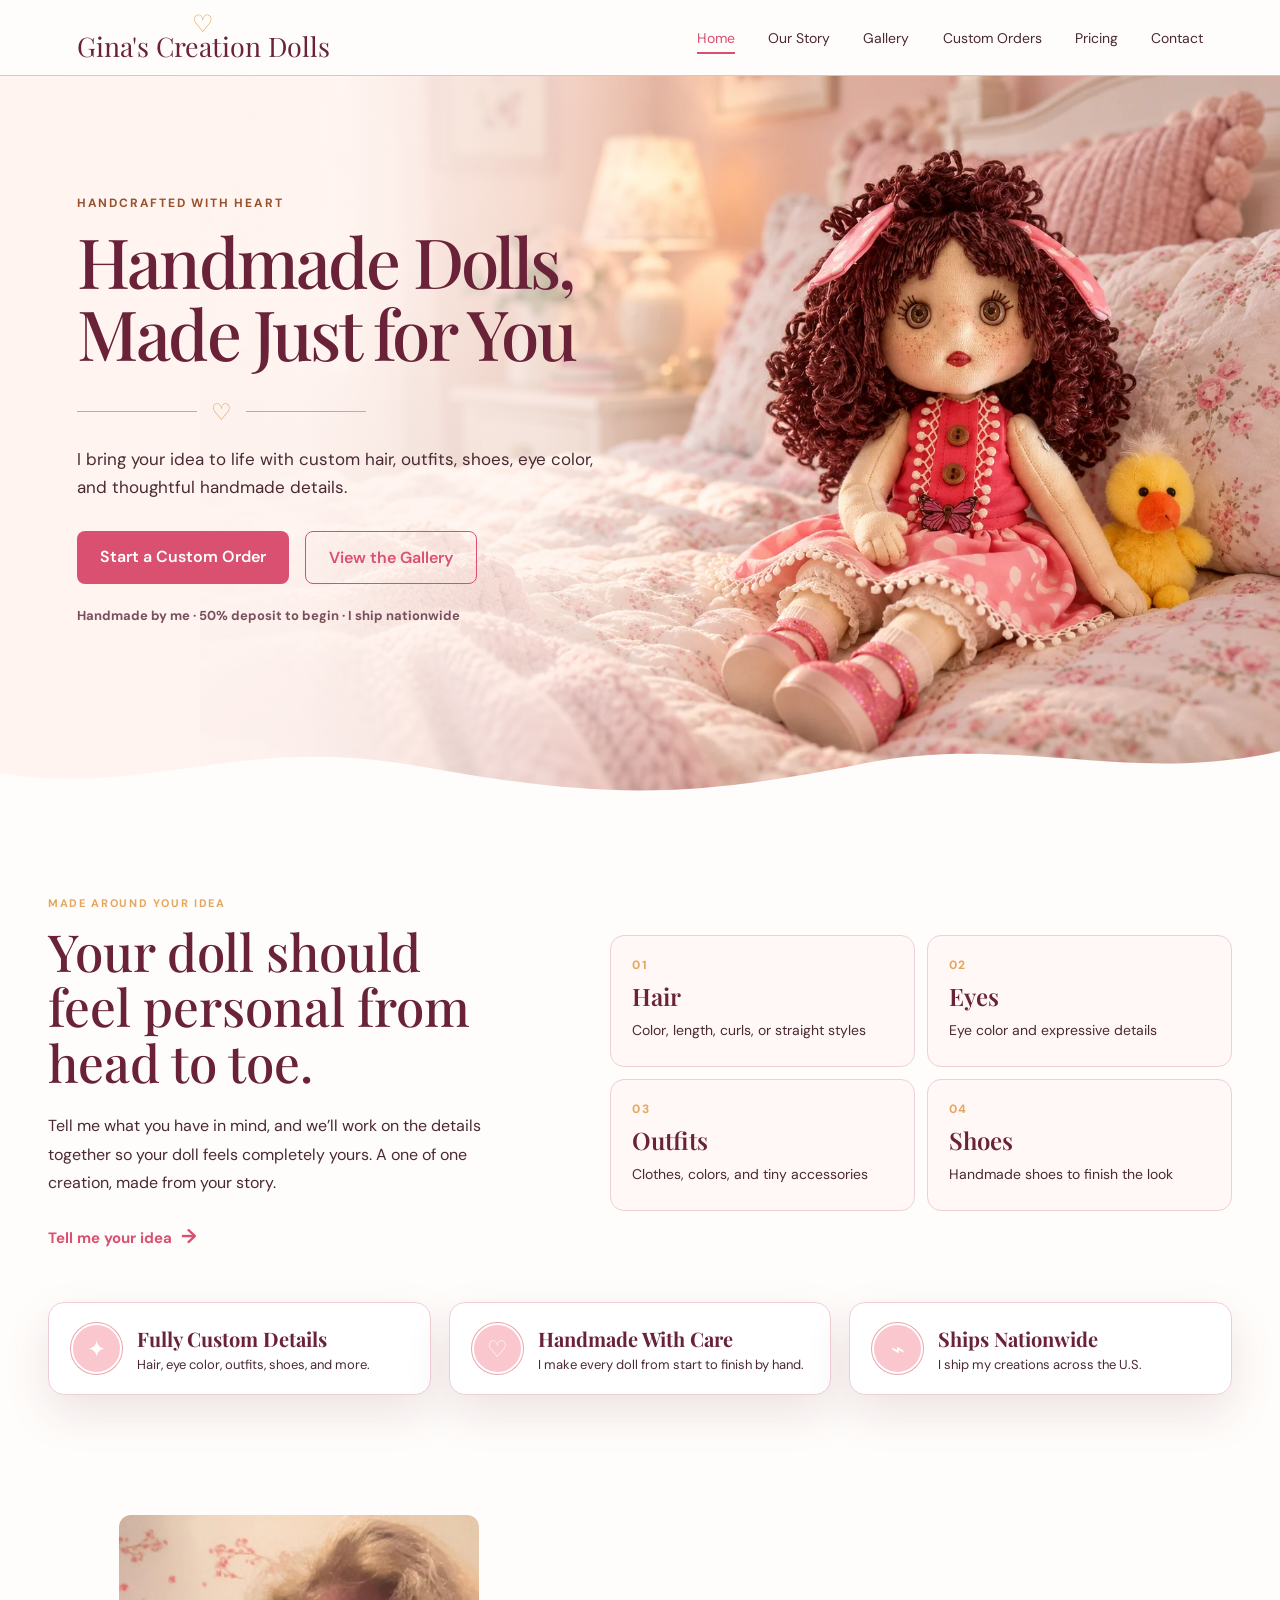
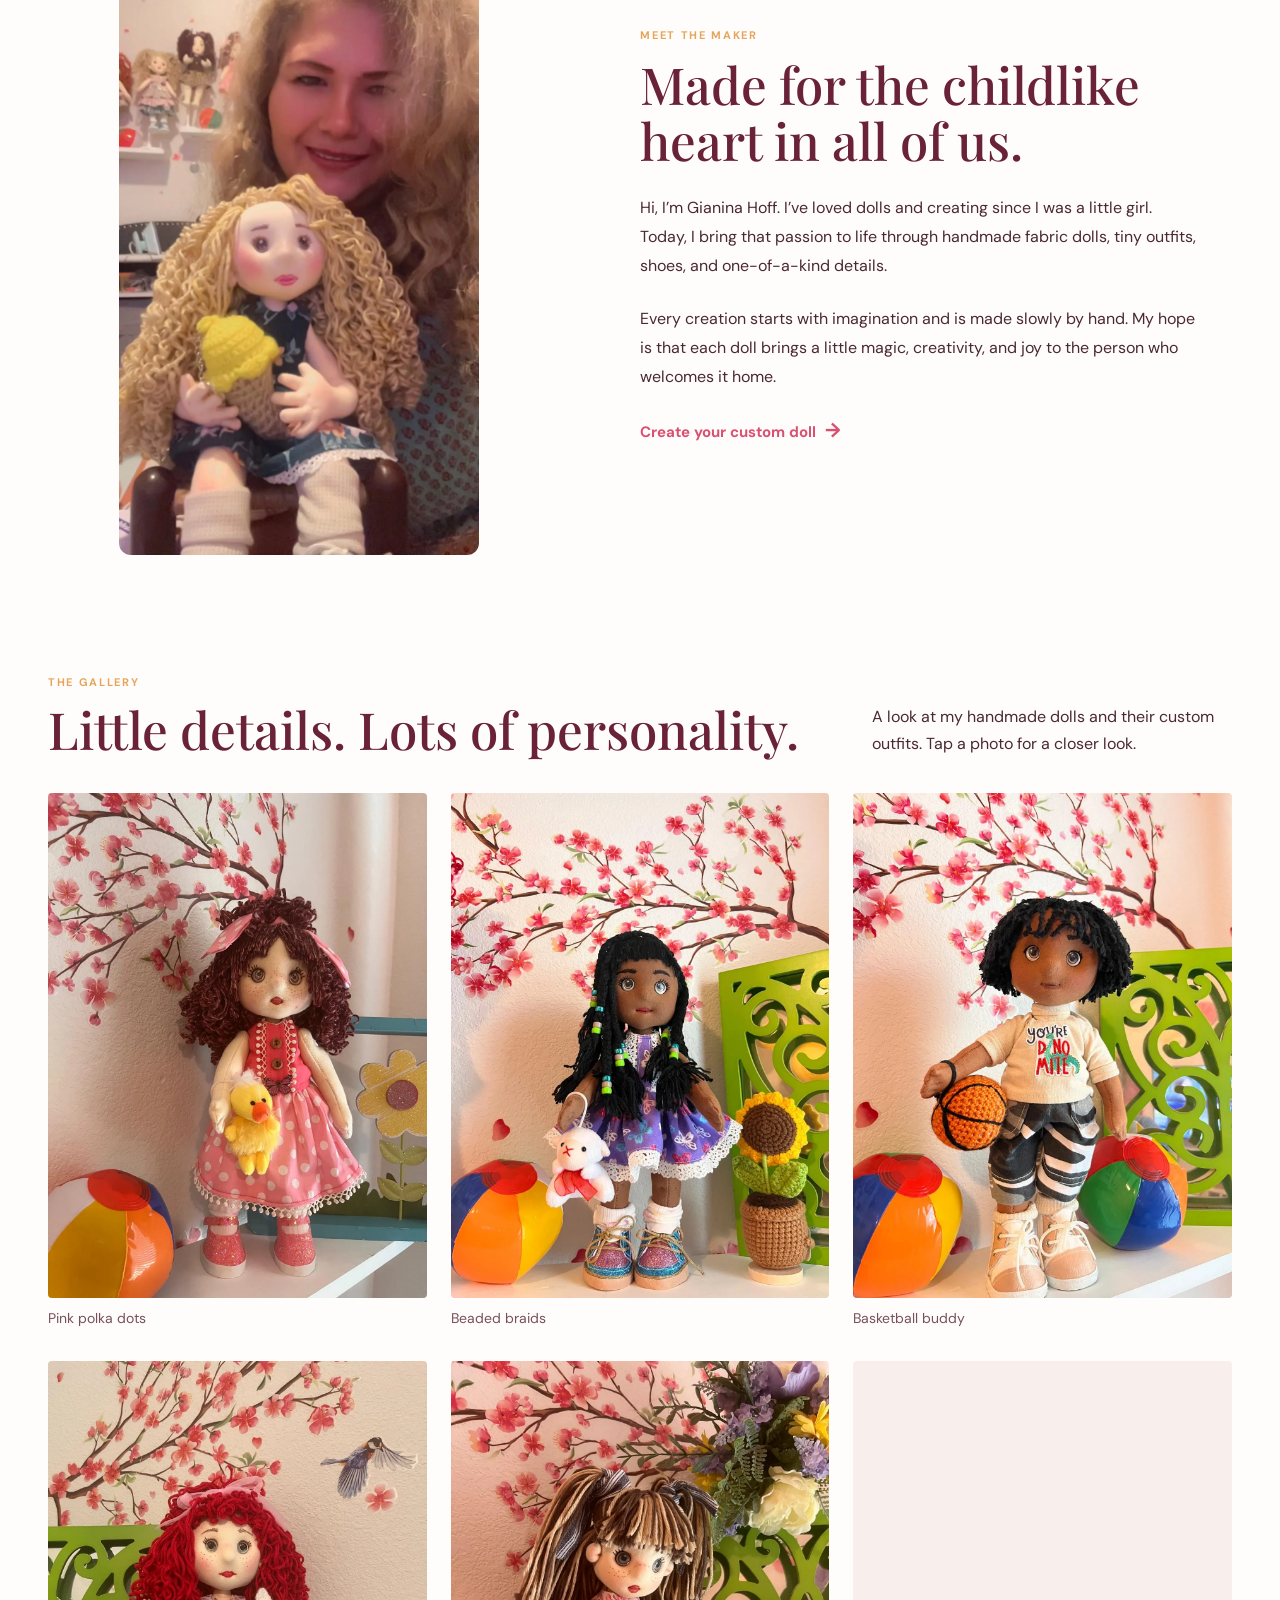
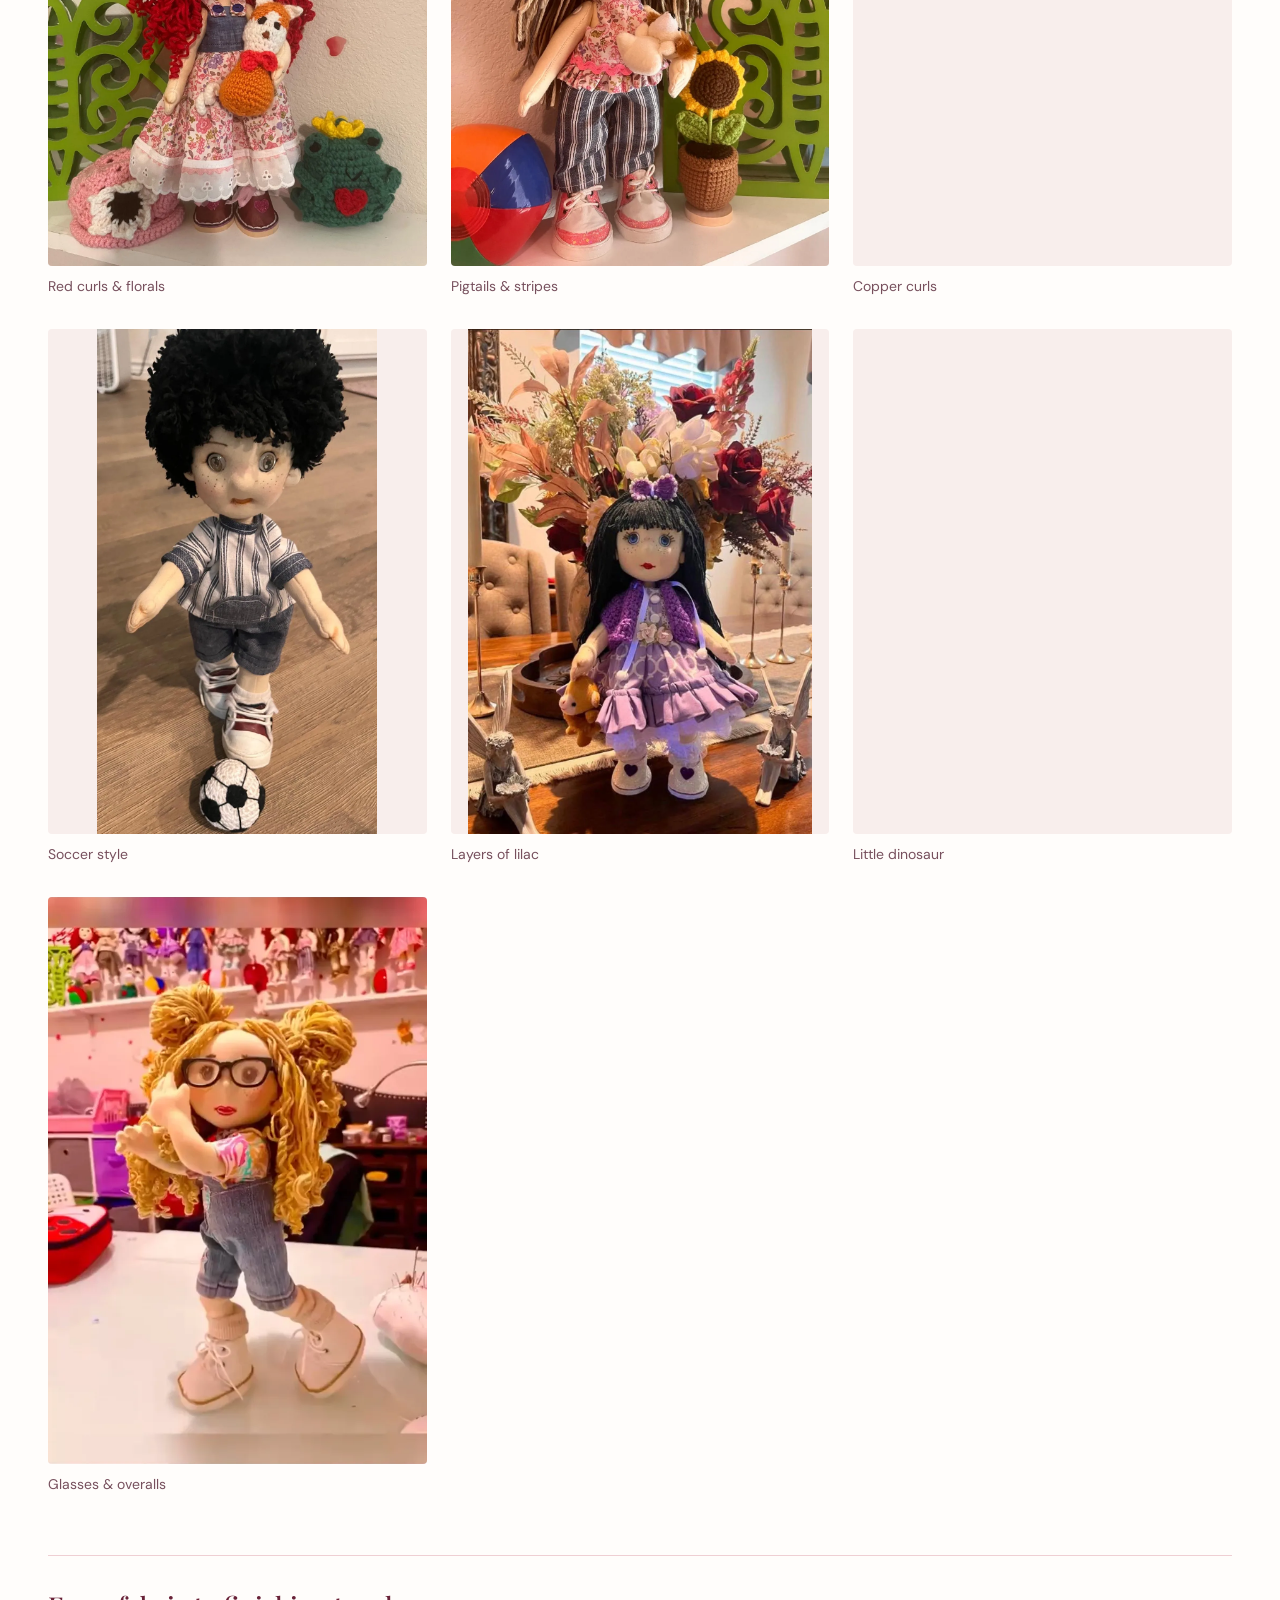
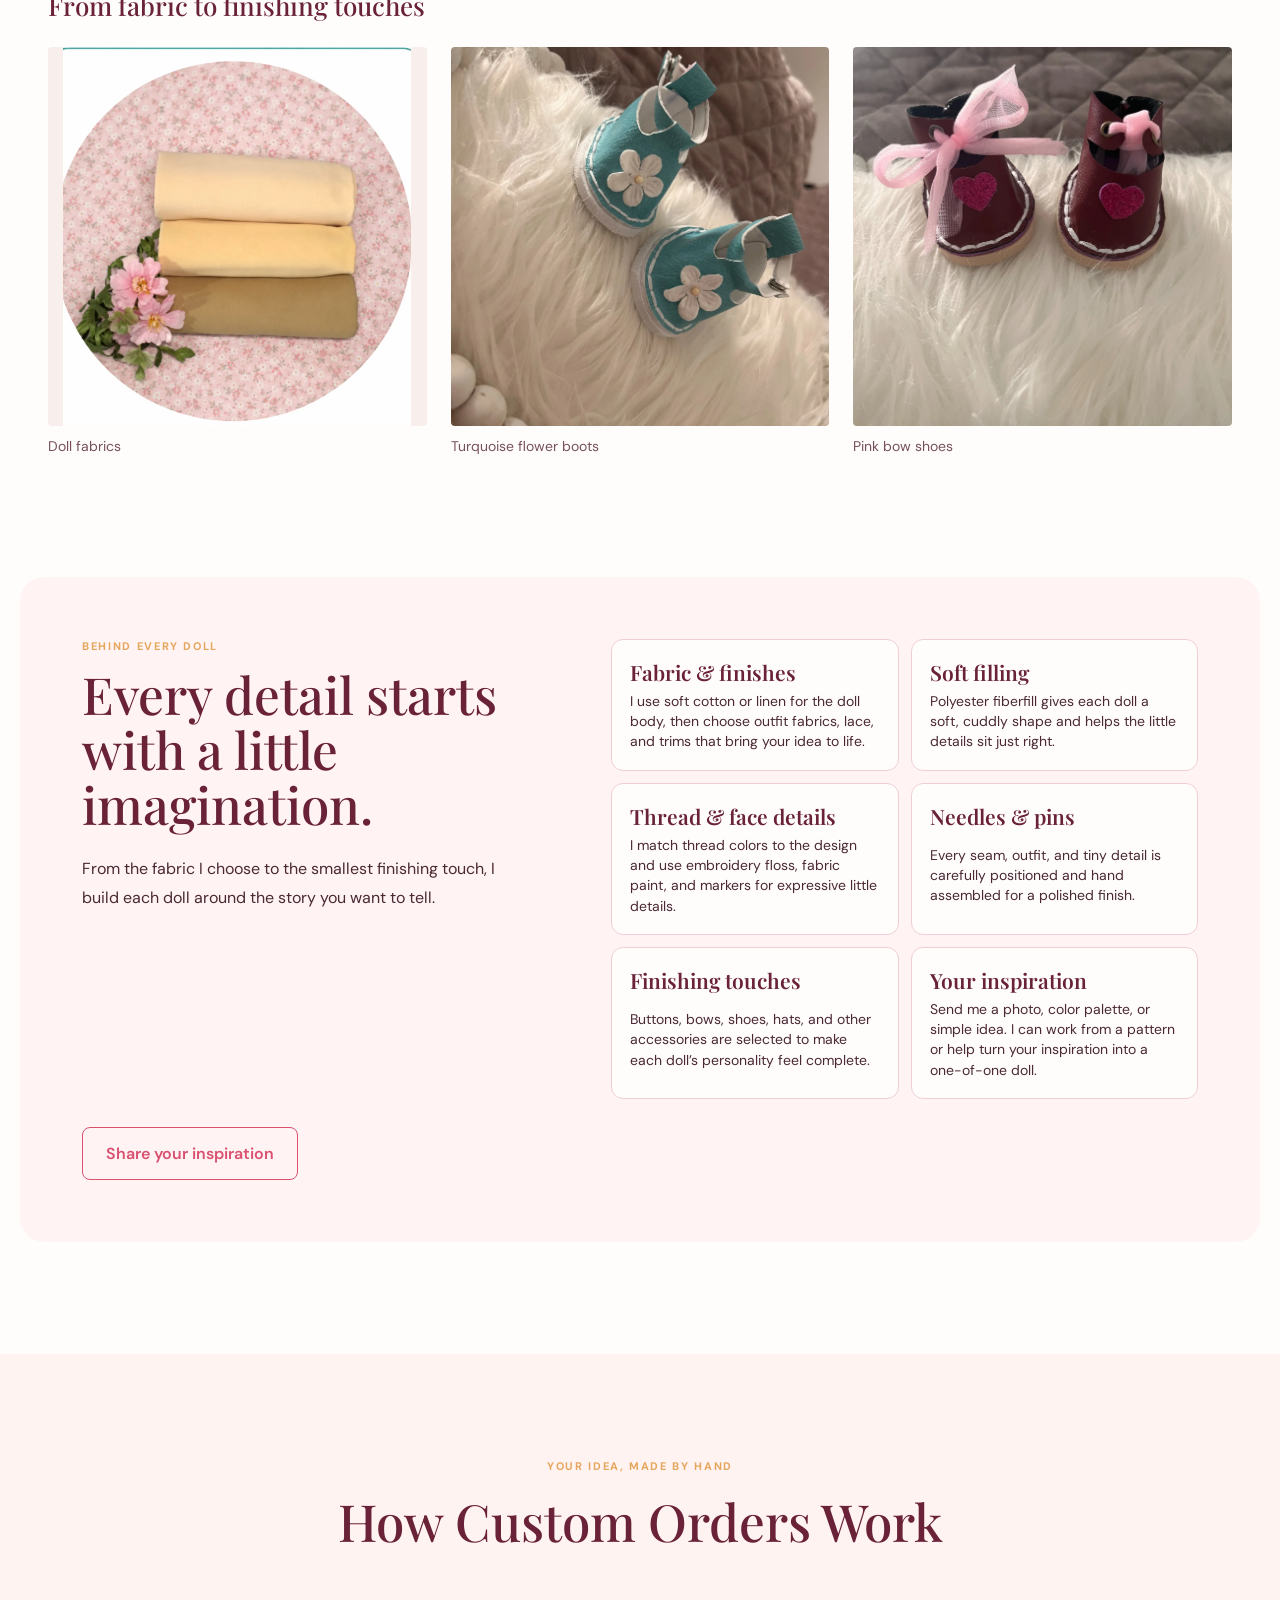
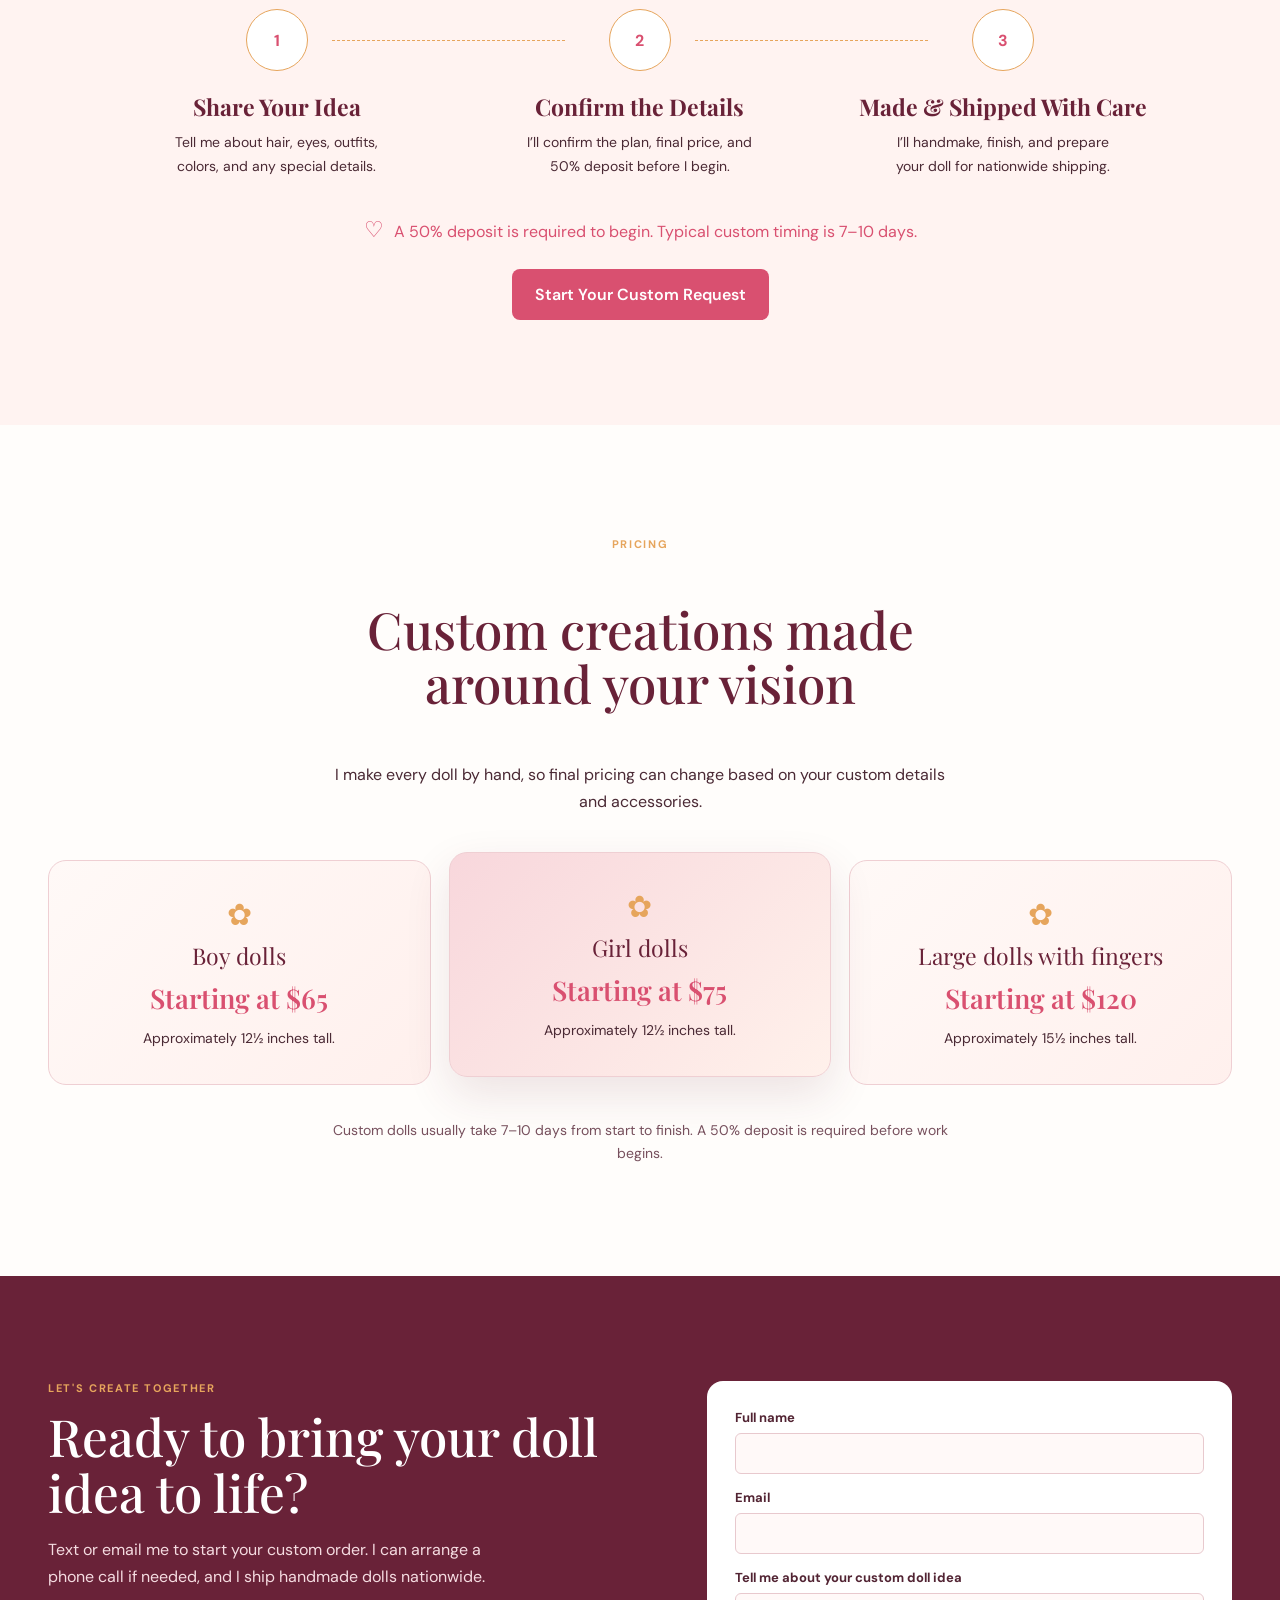
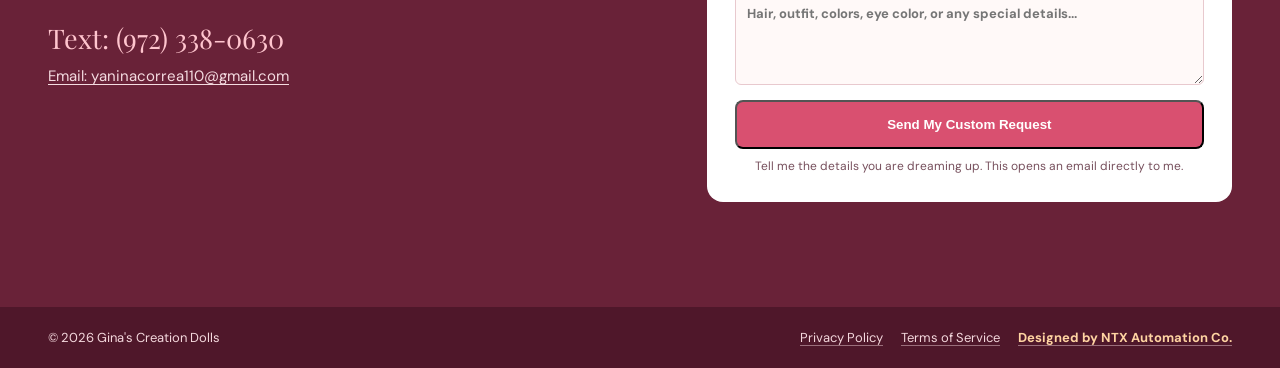
==== index.html @ 46f52ace "Strengthen the materials and custom design story" ====
<!doctype html>
<html lang="en">
  <head>
    <meta charset="UTF-8" />
    <meta name="viewport" content="width=device-width, initial-scale=1.0" />
    <meta
      name="description"
      content="Gina's Creation Dolls creates handmade custom dolls with one-of-a-kind hair, outfits, shoes, and accessories."
    />
    <title>Gina's Creation Dolls | Handmade Dolls, Made Just for You</title>
    <link rel="preconnect" href="https://fonts.googleapis.com" />
    <link rel="preconnect" href="https://fonts.gstatic.com" crossorigin />
    <link
      href="https://fonts.googleapis.com/css2?family=DM+Sans:wght@400;500;600;700&family=Playfair+Display:wght@500;600;700&display=swap"
      rel="stylesheet"
    />
    <link rel="stylesheet" href="styles.css" />
  </head>
  <body>
    <header class="site-header">
      <a class="brand" href="#home" aria-label="Gina's Creation Dolls home">
        <span class="brand-mark" aria-hidden="true">♡</span>
        <span>Gina's Creation Dolls</span>
      </a>
      <button class="menu-button" type="button" aria-expanded="false" aria-controls="main-nav">
        <span></span><span></span><span></span>
        <span class="sr-only">Open menu</span>
      </button>
      <nav id="main-nav" class="main-nav" aria-label="Main navigation">
        <a class="active" href="#home">Home</a>
        <a href="#story">Our Story</a>
        <a href="#gallery">Gallery</a>
        <a href="#custom-order">Custom Orders</a>
        <a href="#pricing">Pricing</a>
        <a href="#contact">Contact</a>
      </nav>
    </header>

    <main>
      <section id="home" class="hero">
        <div class="hero-copy">
          <p class="eyebrow">Handcrafted with heart</p>
          <h1>Handmade Dolls,<br />Made Just for You</h1>
          <div class="hero-ornament" aria-hidden="true"><span>♡</span></div>
          <p class="hero-intro">I bring your idea to life with custom hair, outfits, shoes, eye color, and thoughtful handmade details.</p>
          <div class="hero-actions">
            <a class="button button-primary" href="#custom-order">Start a Custom Order</a>
            <a class="button button-secondary" href="#gallery">View the Gallery</a>
          </div>
          <p class="hero-proof">Handmade by me · 50% deposit to begin · I ship nationwide</p>
        </div>
        <div class="hero-art">
          <div class="hero-photo-frame">
            <img id="hero-doll" src="assets/seated-bedroom-hero.webp" data-fallback="assets/pink-polka-doll.webp" alt="Gina’s handmade pink-dress doll seated on a soft floral quilt, with her yellow duck beside her" width="1536" height="1024" fetchpriority="high" decoding="async" />
          </div>
        </div>
        <svg class="hero-wave" viewBox="0 0 1440 118" preserveAspectRatio="none" aria-hidden="true">
          <path d="M0,77 C160,120 270,12 467,65 C670,120 768,123 970,62 C1141,10 1266,99 1440,41 L1440,118 L0,118 Z" />
        </svg>
      </section>

      <section class="customize section-shell" aria-label="What you can customize">
        <div class="customize-copy">
          <p class="eyebrow">Made around your idea</p>
          <h2>Your doll should feel personal from head to toe.</h2>
          <p>Tell me what you have in mind, and we’ll work on the details together so your doll feels completely yours. A one of one creation, made from your story.</p>
          <a class="text-link" href="#contact">Tell me your idea <span aria-hidden="true">→</span></a>
        </div>
        <ul class="customize-list">
          <li><span>01</span><strong>Hair</strong><small>Color, length, curls, or straight styles</small></li>
          <li><span>02</span><strong>Eyes</strong><small>Eye color and expressive details</small></li>
          <li><span>03</span><strong>Outfits</strong><small>Clothes, colors, and tiny accessories</small></li>
          <li><span>04</span><strong>Shoes</strong><small>Handmade shoes to finish the look</small></li>
        </ul>
      </section>

      <section class="benefits section-shell" aria-label="Why choose Gina's Creation Dolls">
        <article class="benefit-card">
          <span class="benefit-icon" aria-hidden="true">✦</span>
          <div><h2>Fully Custom Details</h2><p>Hair, eye color, outfits, shoes, and more.</p></div>
        </article>
        <article class="benefit-card">
          <span class="benefit-icon" aria-hidden="true">♡</span>
          <div><h2>Handmade With Care</h2><p>I make every doll from start to finish by hand.</p></div>
        </article>
        <article class="benefit-card">
          <span class="benefit-icon" aria-hidden="true">⌁</span>
          <div><h2>Ships Nationwide</h2><p>I ship my creations across the U.S.</p></div>
        </article>
      </section>

      <section id="story" class="story section-shell">
        <div class="story-image-wrap">
          <img src="assets/portrait-gina.webp" alt="Gina holding her handmade blonde doll in her craft studio" width="864" height="1536" loading="lazy" decoding="async" />
        </div>
        <div class="story-copy">
          <p class="eyebrow">Meet the maker</p>
          <h2>Made for the childlike heart in all of us.</h2>
          <p>
            Hi, I’m Gianina Hoff. I’ve loved dolls and creating since I was a little girl. Today, I bring that passion to life through handmade fabric dolls, tiny outfits, shoes, and one-of-a-kind details.
          </p>
          <p>
            Every creation starts with imagination and is made slowly by hand. My hope is that each doll brings a little magic, creativity, and joy to the person who welcomes it home.
          </p>
          <a class="text-link" href="#custom-order">Create your custom doll <span aria-hidden="true">→</span></a>
        </div>
      </section>

      <section id="gallery" class="gallery section-shell">
        <div class="section-heading">
          <div><p class="eyebrow">The gallery</p><h2>Little details. Lots of personality.</h2></div>
          <p>A look at my handmade dolls and their custom outfits. Tap a photo for a closer look.</p>
        </div>
        <div class="gallery-grid">
          <figure class="gallery-card">
            <a class="gallery-photo" href="assets/pink-polka-doll.webp" target="_blank" rel="noopener">
              <img src="assets/pink-polka-doll.webp" alt="Brunette yarn-haired doll wearing a pink polka-dot dress and glitter shoes, holding a yellow duck" width="1200" height="1600" loading="lazy" decoding="async" />
            </a>
            <figcaption>Pink polka dots</figcaption>
          </figure>
          <figure class="gallery-card">
            <a class="gallery-photo" href="assets/braided-doll.webp" target="_blank" rel="noopener">
              <img src="assets/braided-doll.webp" alt="Dark-skinned handmade doll with beaded black braids, a purple butterfly dress, and colorful shoes" width="1200" height="1600" loading="lazy" decoding="async" />
            </a>
            <figcaption>Beaded braids</figcaption>
          </figure>
          <figure class="gallery-card">
            <a class="gallery-photo" href="assets/basketball-doll.webp" target="_blank" rel="noopener">
              <img src="assets/basketball-doll.webp" alt="Handmade boy doll in a dinosaur shirt and camouflage shorts holding a crocheted basketball" width="1200" height="1600" loading="lazy" decoding="async" />
            </a>
            <figcaption>Basketball buddy</figcaption>
          </figure>
          <figure class="gallery-card">
            <a class="gallery-photo" href="assets/red-floral-doll.webp" target="_blank" rel="noopener">
              <img src="assets/red-floral-doll.webp" alt="Red-haired handmade doll wearing a floral dress and holding a crocheted animal" width="1200" height="1600" loading="lazy" decoding="async" />
            </a>
            <figcaption>Red curls &amp; florals</figcaption>
          </figure>
          <figure class="gallery-card">
            <a class="gallery-photo" href="assets/pigtail-doll.webp" target="_blank" rel="noopener">
              <img src="assets/pigtail-doll.webp" alt="Handmade doll with two-tone yarn pigtails, a floral top, striped pants, and pink sneakers" width="1200" height="1600" loading="lazy" decoding="async" />
            </a>
            <figcaption>Pigtails &amp; stripes</figcaption>
          </figure>
          <figure class="gallery-card">
            <a class="gallery-photo" href="assets/copper-curls-doll.webp" target="_blank" rel="noopener">
              <img src="assets/copper-curls-doll.webp" alt="Copper-haired doll with an owl top, layered pink skirt, and handmade sneakers beside a crocheted sunflower" width="1200" height="1600" loading="lazy" decoding="async" />
            </a>
            <figcaption>Copper curls</figcaption>
          </figure>
          <figure class="gallery-card">
            <a class="gallery-photo" href="assets/soccer-doll.webp" target="_blank" rel="noopener">
              <img src="assets/soccer-doll.webp" alt="Boy doll with black curly hair, a striped shirt, denim shorts, and a crocheted soccer ball" width="888" height="1600" loading="lazy" decoding="async" />
            </a>
            <figcaption>Soccer style</figcaption>
          </figure>
          <figure class="gallery-card">
            <a class="gallery-photo" href="assets/purple-doll.webp" target="_blank" rel="noopener">
              <img src="assets/purple-doll.webp" alt="Black-haired doll with a purple bow, layered lilac dress, and crocheted purple vest" width="960" height="1407" loading="lazy" decoding="async" />
            </a>
            <figcaption>Layers of lilac</figcaption>
          </figure>
          <figure class="gallery-card">
            <a class="gallery-photo" href="assets/blond-doll.webp" target="_blank" rel="noopener">
              <img src="assets/blond-doll.webp" alt="Seated blond boy doll in a dinosaur shirt holding a crocheted soccer ball" width="1200" height="1600" loading="lazy" decoding="async" />
            </a>
            <figcaption>Little dinosaur</figcaption>
          </figure>
          <figure class="gallery-card">
            <a class="gallery-photo gallery-photo-glasses" href="assets/glasses-overalls.webp" target="_blank" rel="noopener">
              <img src="assets/glasses-overalls.webp" alt="Golden-haired doll with black glasses, denim overalls, and lace-up shoes" width="710" height="1536" loading="lazy" decoding="async" />
            </a>
            <figcaption>Glasses &amp; overalls</figcaption>
          </figure>
        </div>
        <div class="craft-details">
          <h3>From fabric to finishing touches</h3>
          <div class="craft-grid">
            <figure>
              <a class="craft-photo craft-photo-materials" href="assets/materials-pink-floral.webp" target="_blank" rel="noopener">
                <img src="assets/materials-pink-floral.webp" alt="Three rolls of doll-making fabric on a soft pink floral backdrop" width="1200" height="1306" loading="lazy" decoding="async" />
              </a>
              <figcaption>Doll fabrics</figcaption>
            </figure>
            <figure>
              <a class="craft-photo craft-photo-process" href="assets/shoes-turquoise-flower.webp" target="_blank" rel="noopener">
                <img src="assets/shoes-turquoise-flower.webp" alt="Handmade turquoise doll boots with white flower details" width="960" height="1280" loading="lazy" decoding="async" />
              </a>
              <figcaption>Turquoise flower boots</figcaption>
            </figure>
            <figure>
              <a class="craft-photo craft-photo-shoes" href="assets/shoes-pink-bows.webp" target="_blank" rel="noopener">
                <img src="assets/shoes-pink-bows.webp" alt="Handmade dark pink doll shoes with light pink ribbon bows" width="960" height="1280" loading="lazy" decoding="async" />
              </a>
              <figcaption>Pink bow shoes</figcaption>
            </figure>
          </div>
        </div>
      </section>

      <section class="materials-story section-shell">
        <div class="materials-story-copy">
          <p class="eyebrow">Behind every doll</p>
          <h2>Every detail starts with a little imagination.</h2>
          <p>From the fabric I choose to the smallest finishing touch, I build each doll around the story you want to tell.</p>
        </div>
        <ul class="materials-list" aria-label="Materials I use to make dolls">
          <li><strong>Fabric &amp; finishes</strong><span>I use soft cotton or linen for the doll body, then choose outfit fabrics, lace, and trims that bring your idea to life.</span></li>
          <li><strong>Soft filling</strong><span>Polyester fiberfill gives each doll a soft, cuddly shape and helps the little details sit just right.</span></li>
          <li><strong>Thread &amp; face details</strong><span>I match thread colors to the design and use embroidery floss, fabric paint, and markers for expressive little details.</span></li>
          <li><strong>Needles &amp; pins</strong><span>Every seam, outfit, and tiny detail is carefully positioned and hand assembled for a polished finish.</span></li>
          <li><strong>Finishing touches</strong><span>Buttons, bows, shoes, hats, and other accessories are selected to make each doll’s personality feel complete.</span></li>
          <li><strong>Your inspiration</strong><span>Send me a photo, color palette, or simple idea. I can work from a pattern or help turn your inspiration into a one-of-one doll.</span></li>
        </ul>
        <a class="button button-secondary materials-cta" href="#custom-order">Share your inspiration</a>
      </section>

      <section id="custom-order" class="order-section">
        <div class="section-shell">
          <p class="eyebrow">Your idea, made by hand</p>
          <h2>How Custom Orders Work</h2>
          <div class="order-steps">
            <article><span>1</span><h3>Share Your Idea</h3><p>Tell me about hair, eyes, outfits, colors, and any special details.</p></article>
            <article><span>2</span><h3>Confirm the Details</h3><p>I’ll confirm the plan, final price, and 50% deposit before I begin.</p></article>
            <article><span>3</span><h3>Made &amp; Shipped With Care</h3><p>I’ll handmake, finish, and prepare your doll for nationwide shipping.</p></article>
          </div>
          <p class="deposit-note"><span aria-hidden="true">♡</span> A 50% deposit is required to begin. Typical custom timing is 7–10 days.</p>
          <a class="button button-primary" href="#contact">Start Your Custom Request</a>
        </div>
      </section>

      <section id="pricing" class="pricing section-shell">
        <div class="section-heading centered">
          <p class="eyebrow">Pricing</p>
          <h2>Custom creations made around your vision</h2>
          <p>I make every doll by hand, so final pricing can change based on your custom details and accessories.</p>
        </div>
        <div class="price-grid">
          <article class="price-card">
            <span class="price-flower" aria-hidden="true">✿</span>
            <p class="price-label">Boy dolls</p>
            <strong>Starting at $65</strong>
            <p>Approximately 12½ inches tall.</p>
          </article>
          <article class="price-card featured-price">
            <span class="price-flower" aria-hidden="true">✿</span>
            <p class="price-label">Girl dolls</p>
            <strong>Starting at $75</strong>
            <p>Approximately 12½ inches tall.</p>
          </article>
          <article class="price-card">
            <span class="price-flower" aria-hidden="true">✿</span>
            <p class="price-label">Large dolls with fingers</p>
            <strong>Starting at $120</strong>
            <p>Approximately 15½ inches tall.</p>
          </article>
        </div>
        <p class="pricing-note">Custom dolls usually take 7–10 days from start to finish. A 50% deposit is required before work begins.</p>
      </section>

      <section id="contact" class="contact-section">
        <div class="contact-copy">
          <p class="eyebrow">Let's create together</p>
          <h2>Ready to bring your doll idea to life?</h2>
          <p>Text or email me to start your custom order. I can arrange a phone call if needed, and I ship handmade dolls nationwide.</p>
          <a href="sms:+19723380630" class="contact-phone">Text: (972) 338-0630</a>
          <a href="mailto:yaninacorrea110@gmail.com" class="contact-email">Email: yaninacorrea110@gmail.com</a>
        </div>
        <form class="contact-form" id="order-form">
          <label>Full name<input name="name" required autocomplete="name" /></label>
          <label>Email<input name="email" type="email" required autocomplete="email" /></label>
          <label>Tell me about your custom doll idea<textarea name="idea" required rows="4" placeholder="Hair, outfit, colors, eye color, or any special details..."></textarea></label>
          <button class="button button-primary" type="submit">Send My Custom Request</button>
          <p class="form-note">Tell me the details you are dreaming up. This opens an email directly to me.</p>
        </form>
      </section>
    </main>

    <footer class="site-footer">
      <span>© <span id="year"></span> Gina's Creation Dolls</span>
      <div class="footer-links">
        <a href="privacy.html">Privacy Policy</a>
        <a href="terms.html">Terms of Service</a>
        <a class="ntx-credit" href="https://ntxautomationco.com/" target="_blank" rel="noopener">Designed by NTX Automation Co.</a>
      </div>
    </footer>
    <script src="script.js"></script>
  </body>
</html>
---- styles.css ----
:root {
  --ink: #692238;
  --rose: #d95070;
  --pink: #f6d1d6;
  --blush: #fff4f3;
  --cream: #fffdfb;
  --gold: #e6a55c;
  --line: #efcfd3;
  --shadow: 0 18px 45px rgba(108, 42, 59, 0.12);
}

* { box-sizing: border-box; }
html { scroll-behavior: smooth; }
body { margin: 0; color: #4a2934; background: var(--cream); font-family: "DM Sans", sans-serif; }
img { display: block; max-width: 100%; }
a { color: inherit; text-decoration: none; }

.site-header { align-items: center; background: rgba(255, 253, 251, 0.96); border-bottom: 1px solid rgba(230, 165, 92, 0.65); display: flex; justify-content: space-between; min-height: 76px; padding: 10px clamp(24px, 6vw, 112px); position: sticky; top: 0; z-index: 10; }
.brand { color: var(--ink); display: flex; flex-direction: column; font-family: "Playfair Display", serif; font-size: clamp(21px, 2.1vw, 32px); line-height: 0.95; text-align: center; }
.brand-mark { color: var(--gold); font-family: "DM Sans", sans-serif; font-size: 24px; height: 18px; line-height: 16px; order: -1; }
.main-nav { align-items: center; display: flex; gap: clamp(18px, 2.6vw, 40px); }
.main-nav a { font-size: 14px; padding: 10px 0; position: relative; }
.main-nav a:hover, .main-nav a.active { color: var(--rose); }
.main-nav a.active::after { background: var(--rose); bottom: 3px; content: ""; height: 2px; left: 0; position: absolute; right: 0; }
.menu-button { background: transparent; border: 0; cursor: pointer; display: none; padding: 10px; }
.menu-button span:not(.sr-only) { background: var(--ink); display: block; height: 2px; margin: 4px; width: 24px; }
.sr-only { clip: rect(0 0 0 0); clip-path: inset(50%); height: 1px; overflow: hidden; position: absolute; white-space: nowrap; width: 1px; }

.hero { align-items: center; background: radial-gradient(circle at 82% 34%, #f9dce0 0, #fae9e9 32%, #fff8f7 70%); display: grid; gap: clamp(30px, 5vw, 90px); grid-template-columns: minmax(0, 1.1fr) minmax(330px, 0.8fr); min-height: 765px; overflow: hidden; padding: 38px clamp(24px, 6vw, 112px) 116px; position: relative; }
.hero-copy { max-width: 700px; position: relative; z-index: 1; }
.hero-art { align-self: center; display: flex; justify-content: center; min-width: 0; position: relative; z-index: 1; }
.hero-art::before { display: none; }
.hero-photo-frame { background: var(--pink); border-radius: 16px; box-shadow: var(--shadow); overflow: hidden; width: min(100%, 410px); aspect-ratio: 2 / 3; }
.hero-photo-frame img { width: 100%; height: 100%; object-fit: contain; }
.eyebrow { color: var(--gold); font-size: 11px; font-weight: 700; letter-spacing: 0.15em; margin: 0 0 14px; text-transform: uppercase; }
h1, h2, h3 { color: var(--ink); font-family: "Playfair Display", serif; margin: 0; }
h1 { font-size: clamp(50px, 6vw, 83px); font-weight: 500; letter-spacing: -0.04em; line-height: 1.04; }
.hero-ornament { align-items: center; color: var(--gold); display: flex; gap: 14px; margin: 28px 0 18px; width: 350px; }
.hero-ornament::before, .hero-ornament::after { background: var(--gold); content: ""; height: 1px; width: 120px; }
.hero-ornament span { font-size: 23px; }
.hero-intro { font-size: 17px; line-height: 1.65; margin: 0 0 30px; max-width: 530px; }
.hero-actions { display: flex; flex-wrap: wrap; gap: 16px; }
.hero-proof { color: #77505d; font-size: 13px; font-weight: 700; line-height: 1.6; margin: 22px 0 0; }
.button { border-radius: 8px; display: inline-flex; font-weight: 600; justify-content: center; padding: 15px 23px; transition: transform 160ms ease, box-shadow 160ms ease; }
.button:hover { box-shadow: 0 12px 22px rgba(139, 40, 66, 0.18); transform: translateY(-2px); }
.button-primary { background: var(--rose); color: white; }
.button-secondary { border: 1px solid var(--rose); color: var(--rose); }
.hero-wave { bottom: -1px; fill: var(--cream); height: 118px; left: 0; position: absolute; width: 100%; }

.section-shell { margin: 0 auto; max-width: 1240px; padding-left: 28px; padding-right: 28px; }
.benefits { display: grid; gap: 18px; grid-template-columns: repeat(3, 1fr); margin-top: -47px; position: relative; z-index: 2; }
.benefit-card { align-items: center; background: white; border: 1px solid var(--line); border-radius: 16px; box-shadow: var(--shadow); display: flex; gap: 15px; padding: 20px 22px; }
.benefit-icon { align-items: center; background: #f9c7cd; border: 2px solid white; border-radius: 50%; box-shadow: 0 0 0 1px #e8a4ae; color: white; display: grid; flex: 0 0 51px; font-size: 23px; height: 51px; place-content: center; }
.benefit-card h2 { font-family: "Playfair Display", serif; font-size: 20px; }
.benefit-card p { font-size: 13px; margin: 4px 0 0; }

.customize { align-items: center; display: grid; gap: clamp(38px, 8vw, 110px); grid-template-columns: 0.85fr 1.15fr; padding-bottom: 100px; padding-top: 100px; }
.customize-copy h2, .materials-story-copy h2 { font-size: clamp(34px, 4vw, 54px); font-weight: 500; line-height: 1.08; }
.customize-copy > p:not(.eyebrow), .materials-story-copy > p:not(.eyebrow) { font-size: 16px; line-height: 1.8; margin: 22px 0 25px; max-width: 510px; }
.customize-list { display: grid; gap: 12px; grid-template-columns: repeat(2, minmax(0, 1fr)); list-style: none; margin: 0; padding: 0; }
.customize-list li { background: #fff8f6; border: 1px solid var(--line); border-radius: 14px; display: grid; gap: 4px; min-height: 132px; padding: 21px; }
.customize-list span { color: var(--gold); font-size: 12px; font-weight: 700; letter-spacing: .12em; }
.customize-list strong { color: var(--ink); font-family: "Playfair Display", serif; font-size: 24px; font-weight: 600; }
.customize-list small { font-size: 14px; line-height: 1.5; }

.story { align-items: center; display: grid; gap: clamp(38px, 7vw, 100px); grid-template-columns: 0.85fr 1fr; padding-bottom: 120px; padding-top: 120px; }
.story-image-wrap { background: var(--pink); border-radius: 12px; overflow: hidden; width: min(100%, 360px); justify-self: center; }
.story-image-wrap img { height: auto; width: 100%; }
.story-copy h2 { font-size: clamp(32px, 4vw, 51px); font-weight: 500; line-height: 1.11; }
.story-copy > p:not(.eyebrow) { font-size: 16px; line-height: 1.8; margin: 25px 0; max-width: 560px; }
.text-link { color: var(--rose); font-size: 15px; font-weight: 700; }
.text-link span { font-size: 20px; margin-left: 5px; }

.gallery { padding-bottom: 120px; }
.section-heading { align-items: end; display: flex; gap: 50px; justify-content: space-between; margin-bottom: 36px; }
.section-heading h2 { font-size: clamp(33px, 4vw, 54px); font-weight: 500; line-height: 1.05; }
.section-heading > p { line-height: 1.7; margin: 0; max-width: 360px; }
/* Full product portraits with quiet captions. */
.gallery-grid { display: grid; gap: 32px 24px; grid-template-columns: repeat(3, minmax(0, 1fr)); }
.gallery-card, .craft-grid figure { margin: 0; min-width: 0; }
.gallery-photo { display: block; aspect-ratio: 3 / 4; background: #f8eeec; overflow: hidden; border-radius: 4px; }
.gallery-card img { width: 100%; height: 100%; object-fit: contain; transition: transform 250ms ease; }
.gallery-photo:hover img { transform: scale(1.025); }
.gallery-card figcaption, .craft-grid figcaption { color: #77505d; font-family: "DM Sans", sans-serif; font-size: 14px; margin-top: 10px; line-height: 1.5; }
.craft-details { border-top: 1px solid var(--line); margin-top: 60px; padding-top: 32px; }
.craft-details h3 { font-size: 26px; font-weight: 500; margin-bottom: 24px; }
.craft-grid { display: grid; gap: 24px; grid-template-columns: repeat(3, minmax(0, 1fr)); }
.craft-photo { display: block; background: #f8eeec; aspect-ratio: 1; overflow: hidden; border-radius: 4px; }
.craft-photo img { width: 100%; height: 100%; object-fit: contain; }

.materials-story { align-items: start; background: #fff4f3; border-radius: 24px; display: grid; gap: 28px clamp(35px, 7vw, 96px); grid-template-columns: minmax(250px, .75fr) 1fr; margin-bottom: 112px; overflow: hidden; padding: clamp(28px, 5vw, 62px); }
.materials-list { display: grid; gap: 12px; grid-template-columns: repeat(2, minmax(0, 1fr)); list-style: none; margin: 0; padding: 0; }
.materials-list li { background: rgba(255,255,255,.75); border: 1px solid var(--line); border-radius: 12px; display: grid; gap: 5px; min-height: 102px; padding: 18px; }
.materials-list strong { color: var(--ink); font-family: "Playfair Display", serif; font-size: 21px; font-weight: 600; }
.materials-list span { font-size: 14px; line-height: 1.45; }
.materials-cta { grid-column: 1 / -1; justify-self: start; }

.order-section { background: #fff3f1; padding: 105px 0; text-align: center; }
.order-section h2 { font-size: clamp(35px, 4vw, 56px); font-weight: 500; }
.order-steps { display: grid; gap: 20px; grid-template-columns: repeat(3, 1fr); margin: 54px auto 36px; max-width: 1070px; }
.order-steps article { padding: 0 20px; position: relative; }
.order-steps article:not(:last-child)::after { border-top: 1px dashed var(--gold); content: ""; position: absolute; right: -34%; top: 31px; width: 68%; }
.order-steps span { align-items: center; background: white; border: 1px solid var(--gold); border-radius: 50%; color: var(--rose); display: inline-grid; font-weight: 700; height: 62px; place-content: center; position: relative; width: 62px; z-index: 1; }
.order-steps h3 { font-size: 23px; margin: 20px 0 9px; }
.order-steps p { font-size: 14px; line-height: 1.7; margin: 0 auto; max-width: 240px; }
.deposit-note { color: var(--rose); margin: 0 0 25px; }
.deposit-note span { font-size: 22px; margin-right: 6px; }

.pricing { padding-bottom: 110px; padding-top: 110px; }
.centered { align-items: center; flex-direction: column; margin-left: auto; margin-right: auto; max-width: 720px; text-align: center; }
.centered > p { max-width: 630px; }
.price-grid { display: grid; gap: 18px; grid-template-columns: repeat(3, 1fr); margin-top: 45px; }
.price-card { background: linear-gradient(135deg, #fff9f7, #fff0ed); border: 1px solid var(--line); border-radius: 18px; padding: 34px 22px; text-align: center; }
.featured-price { background: linear-gradient(135deg, #f8d7dc, #fff1eb); box-shadow: var(--shadow); transform: translateY(-8px); }
.price-flower { color: var(--gold); font-size: 30px; }
.price-label { color: var(--ink); font-family: "Playfair Display", serif; font-size: 23px; margin: 6px 0 9px; }
.price-card strong { color: var(--rose); display: block; font-family: "Playfair Display", serif; font-size: 27px; font-weight: 600; }
.price-card p:last-child { font-size: 14px; line-height: 1.6; margin: 11px 0 0; }
.pricing-note { color: #77505d; font-size: 14px; line-height: 1.7; margin: 34px auto 0; max-width: 650px; text-align: center; }

.contact-section { background: var(--ink); color: white; display: grid; gap: 75px; grid-template-columns: 1fr 0.9fr; padding: 105px max(28px, calc((100vw - 1184px) / 2)); }
.contact-section h2 { color: white; font-size: clamp(38px, 4vw, 57px); font-weight: 500; line-height: 1.08; }
.contact-copy > p:not(.eyebrow) { color: #f5dce1; line-height: 1.7; max-width: 460px; }
.contact-phone { color: #ffc5ce; display: inline-block; font-family: "Playfair Display", serif; font-size: 27px; margin-top: 14px; }
.contact-email { color: #f5dce1; display: block; font-size: 15px; margin-top: 10px; text-decoration: underline; text-underline-offset: 3px; }
.contact-form { background: white; border-radius: 16px; color: #522433; display: grid; gap: 15px; padding: 28px; }
.contact-form label { display: grid; font-size: 13px; font-weight: 700; gap: 7px; }
.contact-form input, .contact-form textarea { background: #fff9f8; border: 1px solid #e8c9ce; border-radius: 6px; color: #3b2630; font: inherit; padding: 11px; resize: vertical; }
.form-note { color: #77505d; font-size: 12px; margin: -6px 0 0; text-align: center; }
.site-footer { align-items: center; background: #4f172a; color: #f4d8dd; display: flex; font-size: 13px; gap: 18px; justify-content: space-between; padding: 22px max(28px, calc((100vw - 1184px) / 2)); }
.footer-links { align-items: center; display: flex; flex-wrap: wrap; gap: 8px 18px; justify-content: flex-end; }
.footer-links a { text-decoration: underline; text-decoration-color: rgba(244, 216, 221, 0.45); text-underline-offset: 3px; }
.footer-links a:hover { color: white; text-decoration-color: white; }
.footer-links .ntx-credit { color: #ffd4a2; font-weight: 700; }
.legal-home-link { color: var(--rose); font-size: 14px; font-weight: 700; }
.legal-page { max-width: 820px; padding-bottom: 90px; padding-top: 85px; }
.legal-page h1 { font-size: clamp(42px, 6vw, 70px); font-weight: 500; margin-bottom: 10px; }
.legal-page h2 { font-size: 27px; font-weight: 600; margin: 40px 0 12px; }
.legal-page p { font-size: 16px; line-height: 1.8; margin: 0 0 18px; }
.legal-page a { color: var(--rose); font-weight: 700; text-decoration: underline; text-underline-offset: 3px; }
.legal-updated { color: #77505d; font-size: 14px !important; margin-bottom: 38px !important; }

@media (max-width: 850px) {
  .site-header { min-height: 67px; padding: 9px 24px; }
  .menu-button { display: block; }
  .main-nav { background: var(--cream); border-bottom: 1px solid var(--line); box-shadow: 0 12px 18px rgba(67, 22, 37, 0.08); display: none; left: 0; padding: 12px 24px 20px; position: absolute; right: 0; top: 100%; }
  .main-nav.open { display: grid; gap: 0; }
  .main-nav a { padding: 12px 0; }
  .hero { display: block; min-height: 0; padding: 82px 24px 94px; }
  .hero-copy { max-width: 620px; }
  .hero-art { align-items: center; justify-content: center; margin-top: 36px; min-height: 0; padding: 0; }
  .hero-photo-frame { width: min(100%, 390px); }
  .benefits, .gallery-grid, .order-steps, .story, .contact-section, .price-grid, .customize, .materials-story { grid-template-columns: 1fr; }
  .benefits { margin-top: -35px; }
  .story { padding-bottom: 82px; padding-top: 82px; }
  .story-image-wrap { max-width: 440px; }
  .section-heading { align-items: start; flex-direction: column; gap: 16px; }
  .gallery-grid { grid-template-columns: repeat(2, minmax(0, 1fr)); gap: 34px 18px; }
  .gallery-card-glasses, .gallery-card-soccer, .gallery-card-play, .gallery-card-shoes { grid-column: auto; }
  
  .featured-price { transform: none; }
  .order-steps article:not(:last-child)::after { display: none; }
  .order-steps { margin-top: 40px; }
  .contact-section { gap: 40px; padding-bottom: 75px; padding-top: 75px; }
  .customize { padding-bottom: 82px; padding-top: 82px; }
  .materials-story { margin-bottom: 82px; }
  .materials-list { grid-template-columns: repeat(2, minmax(0, 1fr)); }
}

@media (max-width: 520px) {
  .brand { font-size: 22px; }
  .hero { padding: 66px 24px 78px; }
  .hero-art { min-height: 0; }
  .hero-photo-frame { width: min(100%, 330px); }
  h1 { font-size: 48px; }
  .hero-intro { font-size: 15px; max-width: 315px; }
  .hero-ornament { width: 270px; }
  .hero-ornament::before, .hero-ornament::after { width: 86px; }
  .button { font-size: 14px; padding: 14px 17px; }
  .gallery-grid { grid-template-columns: 1fr; }
  .craft-grid { grid-template-columns: 1fr; }
  .materials-list { grid-template-columns: 1fr; }
  .hero-intro { font-size: 16px; }
  
  .section-shell { padding-left: 20px; padding-right: 20px; }
  .benefits { padding-left: 20px; padding-right: 20px; }
  .benefit-card h2 { font-size: 19px; }
  .site-footer { align-items: flex-start; flex-direction: column; gap: 10px; padding: 22px 24px; }
  .footer-links { justify-content: flex-start; }
}


section[id] { scroll-margin-top: 90px; }
a:focus-visible, button:focus-visible { outline: 3px solid var(--ink); outline-offset: 5px; }
@media (prefers-reduced-motion: reduce) {
  html { scroll-behavior: auto; }
  .button, .gallery-card img { transition: none; }
  .button:hover, .gallery-photo:hover img { transform: none; }
}

.gallery-photo-glasses { aspect-ratio: 710 / 1064; }
.gallery-photo-glasses img { height: auto; max-width: none; transform: translateY(-15.36%); }
.gallery-photo-glasses:hover img { transform: translateY(-15.36%); }
.craft-photo-process { aspect-ratio: 710 / 680; }
.craft-photo-process img { height: auto; transform: translateY(-18.49%); }
.craft-photo-shoes { aspect-ratio: 710 / 440; }
.craft-photo-shoes img { height: auto; transform: translateY(-33.85%); }

/* Keep the new shoe portraits clean inside the existing square cards. */
.craft-photo-process,
.craft-photo-shoes { aspect-ratio: 1; }
.craft-photo-process img,
.craft-photo-shoes img { height: 100%; object-fit: cover; transform: none; }

/* A furnished room spans the hero, with real HTML copy above it. */
.hero { display: flex; min-height: 720px; padding: 80px clamp(24px, 6vw, 112px) 130px; background: #f9e7e3; }
.hero .hero-copy { width: 48%; max-width: 660px; z-index: 3; }
.hero h1 { font-size: clamp(48px, 5.4vw, 78px); }
.hero .hero-art { position: absolute; inset: 0 0 0 auto; width: min(100%, 1080px); height: 100%; padding: 0; margin: 0; z-index: 0; }
.hero .hero-photo-frame { width: 100%; height: 100%; aspect-ratio: auto; border-radius: 0; border: 0; padding: 0; box-shadow: none; }
.hero .hero-photo-frame img { width: 100%; height: 100%; object-fit: cover; object-position: 70% center; border-radius: 0; }
.hero::after { content: ""; position: absolute; inset: 0; z-index: 1; pointer-events: none; background: linear-gradient(90deg, #fff4f0 0%, rgba(255,244,240,.97) 24%, rgba(255,244,240,.72) 42%, rgba(255,244,240,0) 62%); }
.hero .hero-wave { z-index: 2; height: 70px; }
.hero .eyebrow { color: #99512d; font-size: 12px; }
@media (min-width: 1700px) { .hero .hero-art { width: 72%; } }
@media (max-width: 850px) {
  .hero { display: block; min-height: 0; padding: 52px 0 0; }
  .hero .hero-copy { width: auto; max-width: 640px; padding: 0 24px; }
  .hero h1 { font-size: clamp(44px, 7vw, 62px); }
  .hero .hero-art { position: relative; inset: auto; width: 100%; height: clamp(450px, 72vw, 620px); margin-top: 20px; }
  .hero::after { display: none; }
  .hero .hero-art::after { content: ""; position: absolute; inset: 0; pointer-events: none; background: linear-gradient(#f9e7e3 0%, transparent 18%); }
  .hero .hero-photo-frame img { object-position: 75% center; }
  .hero .hero-intro { max-width: 520px; font-size: 16px; }
}
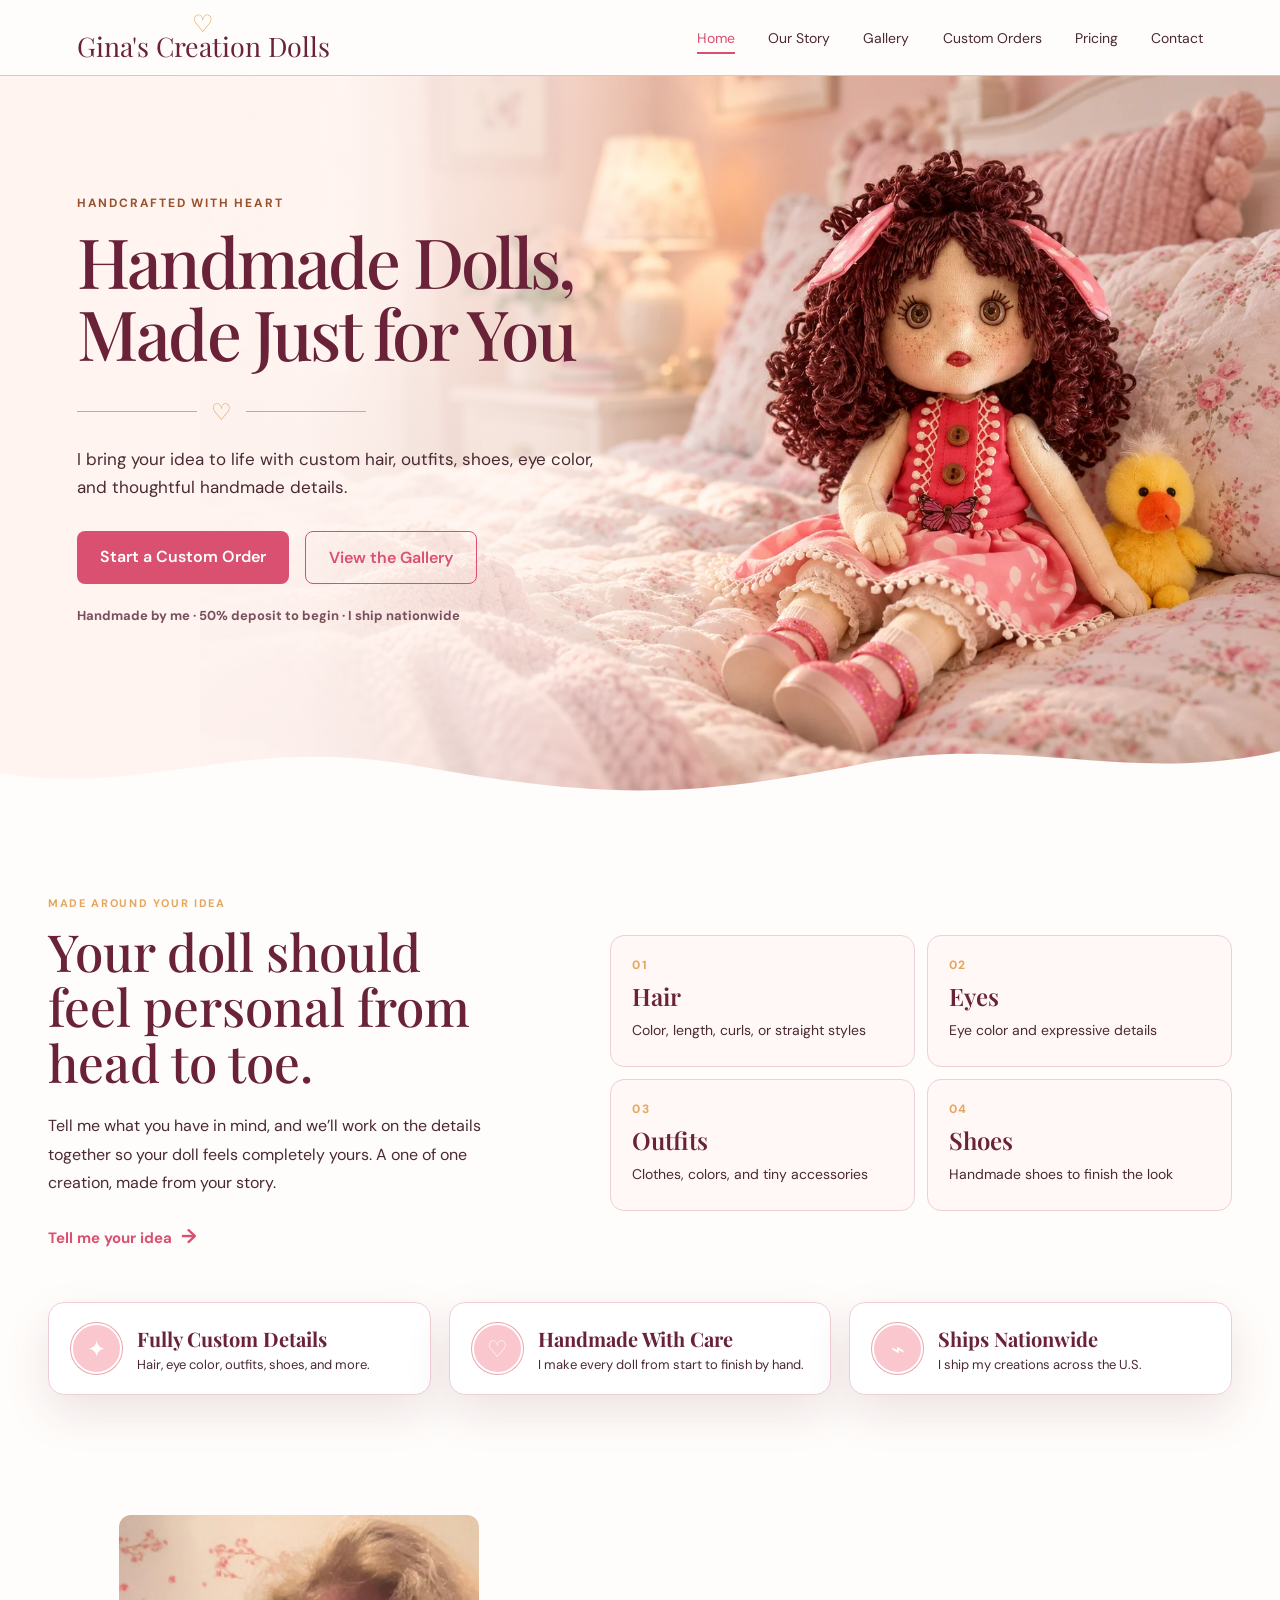
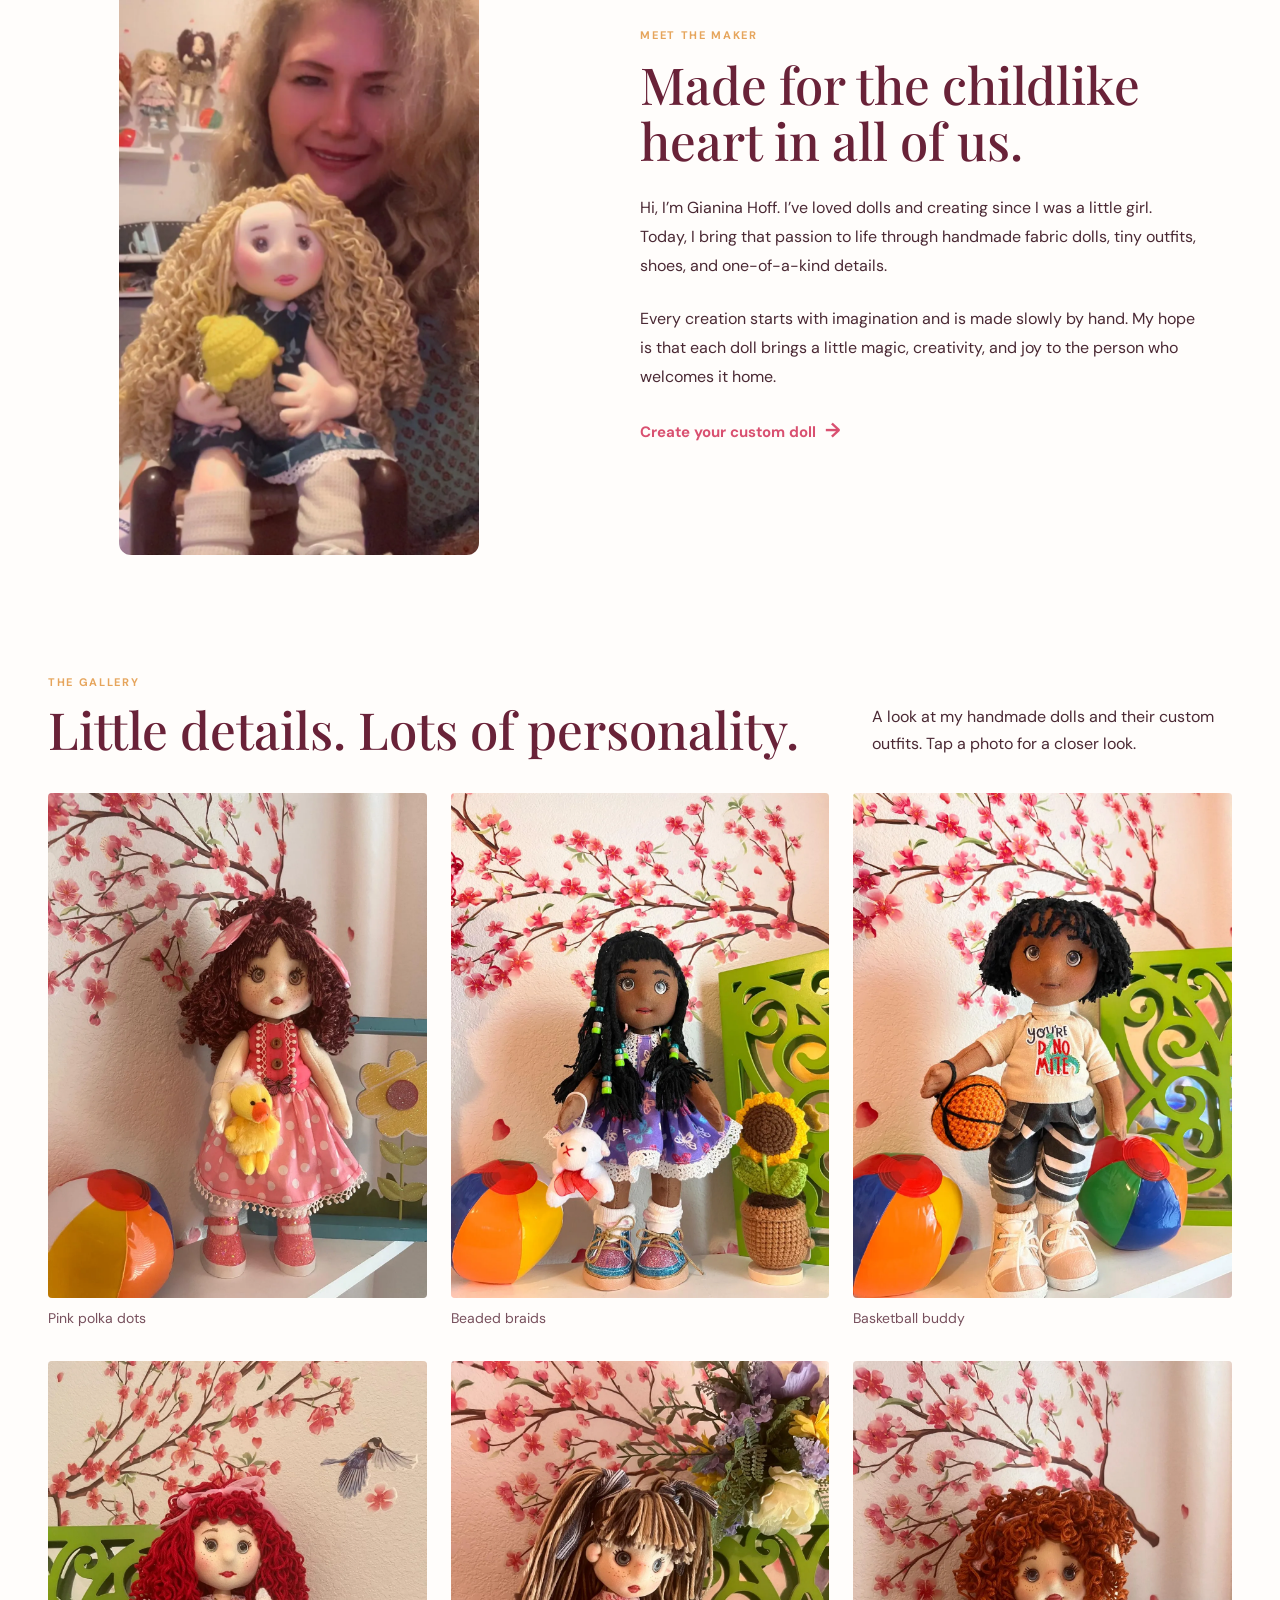
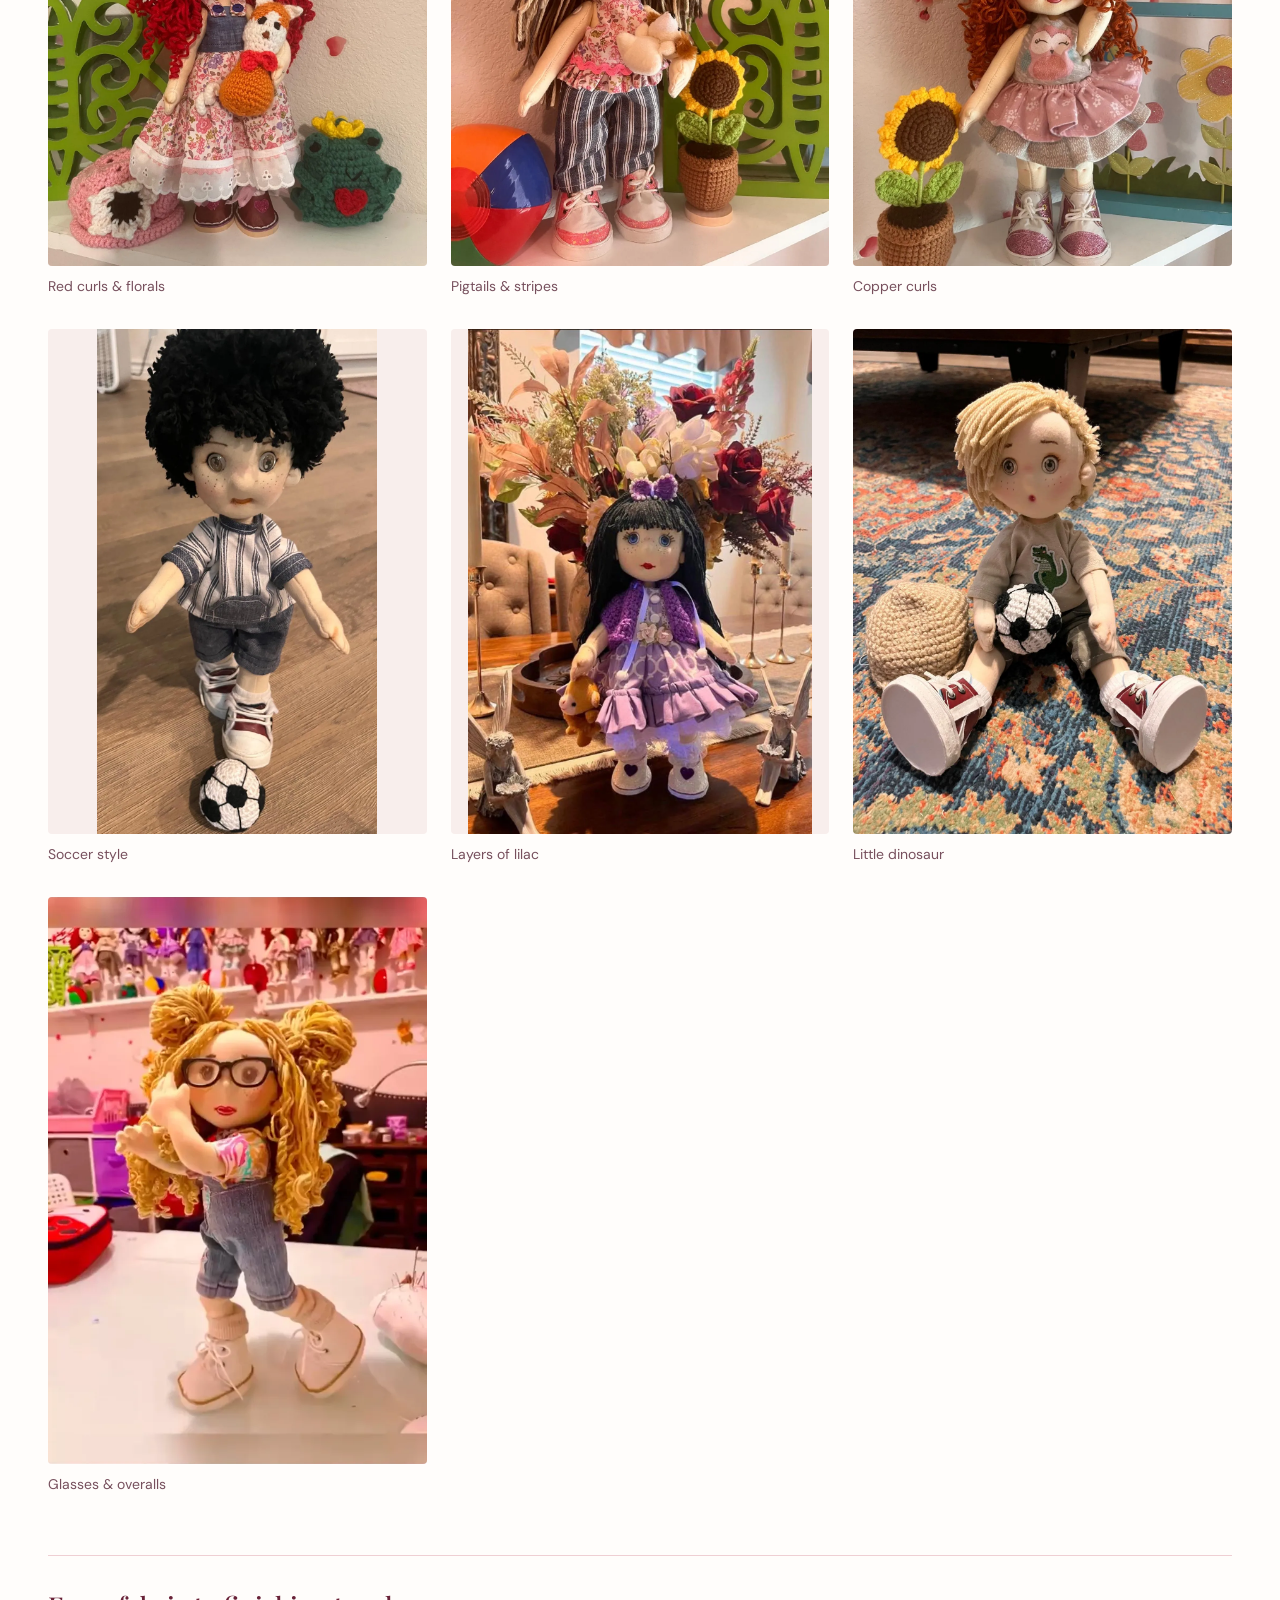
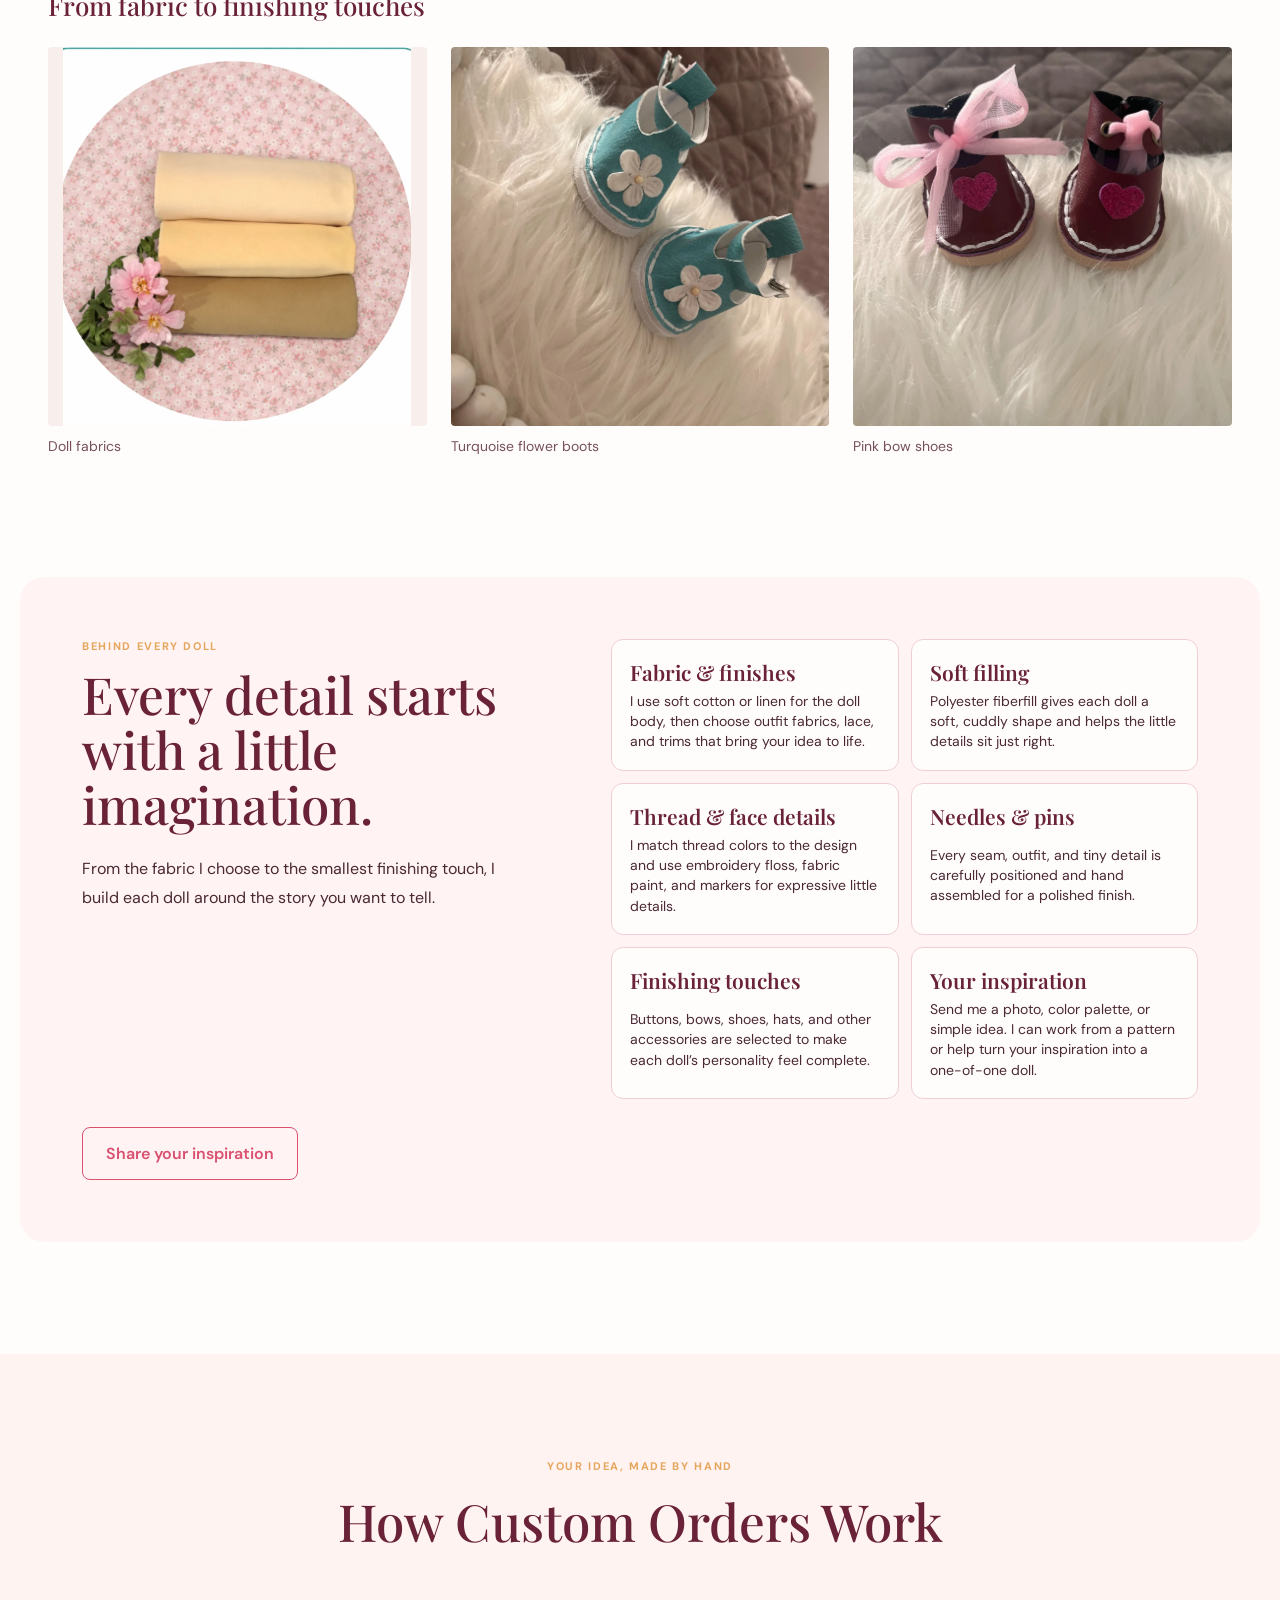
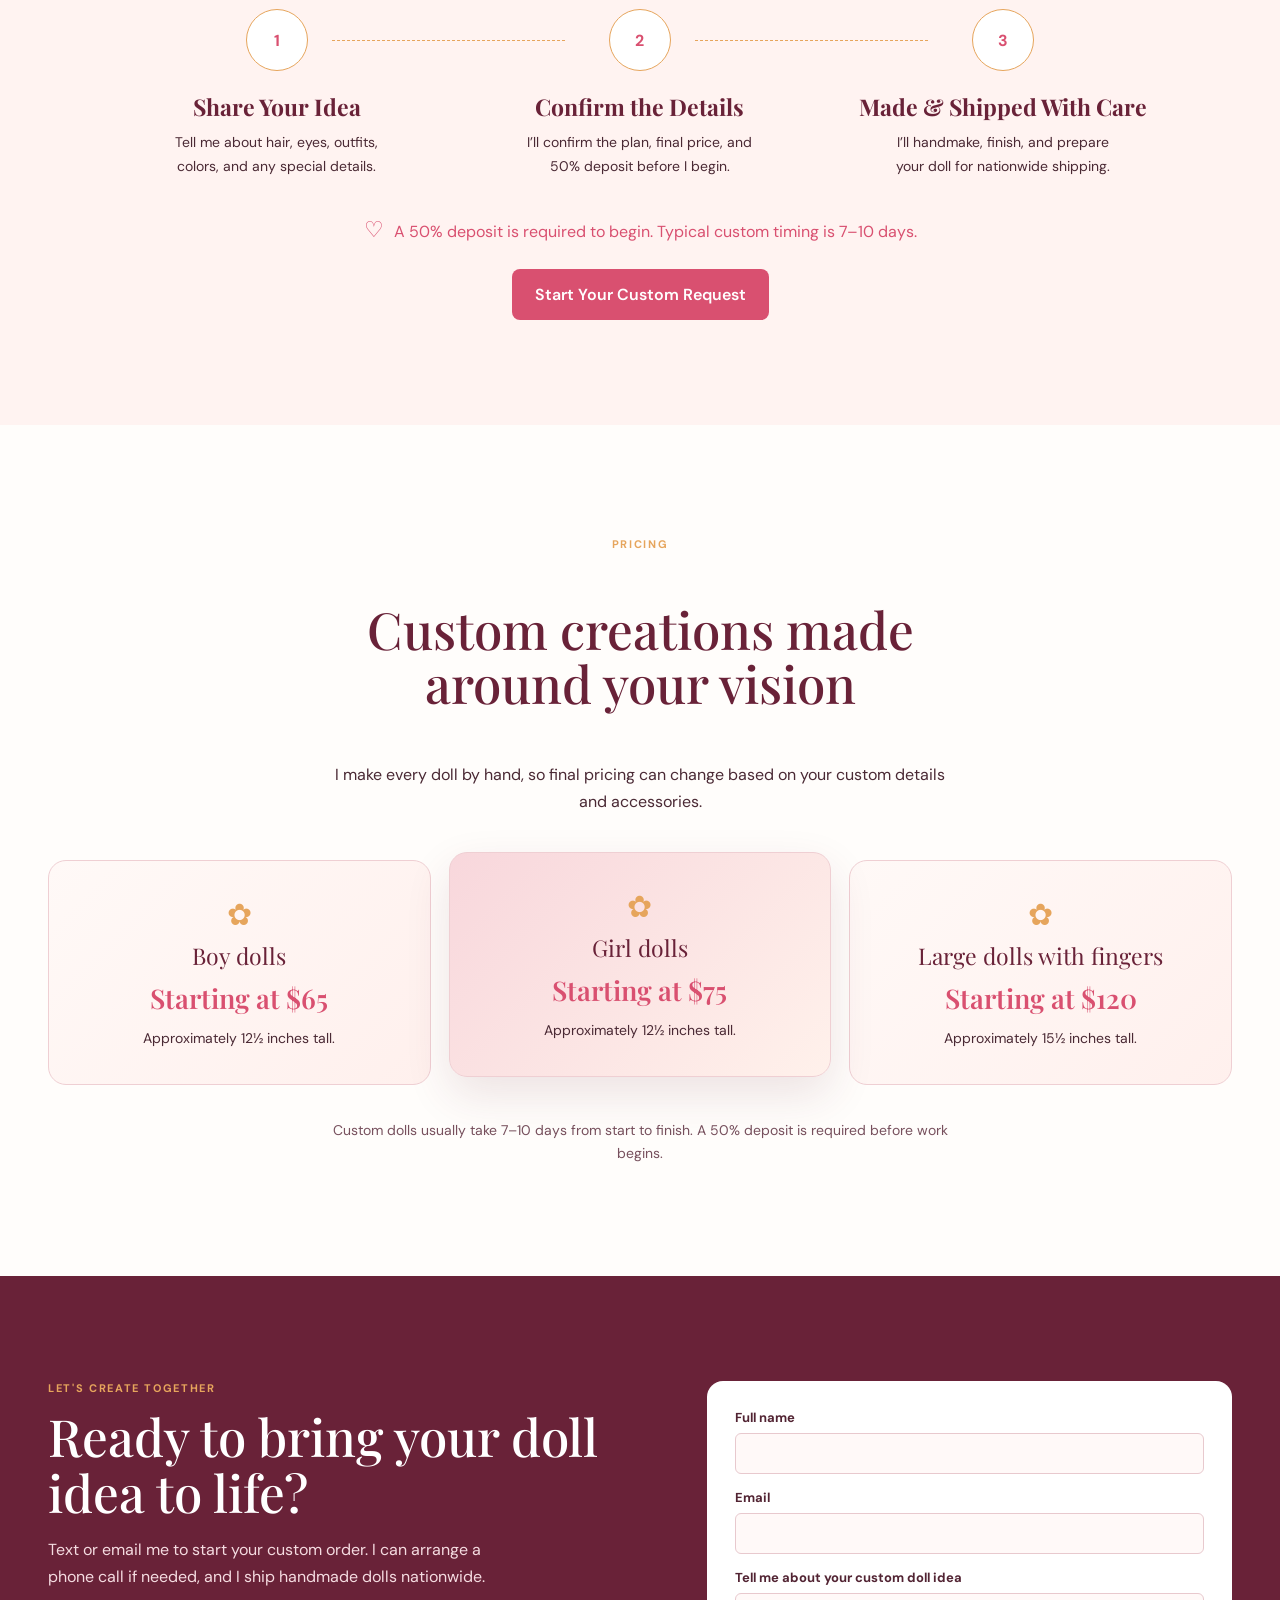
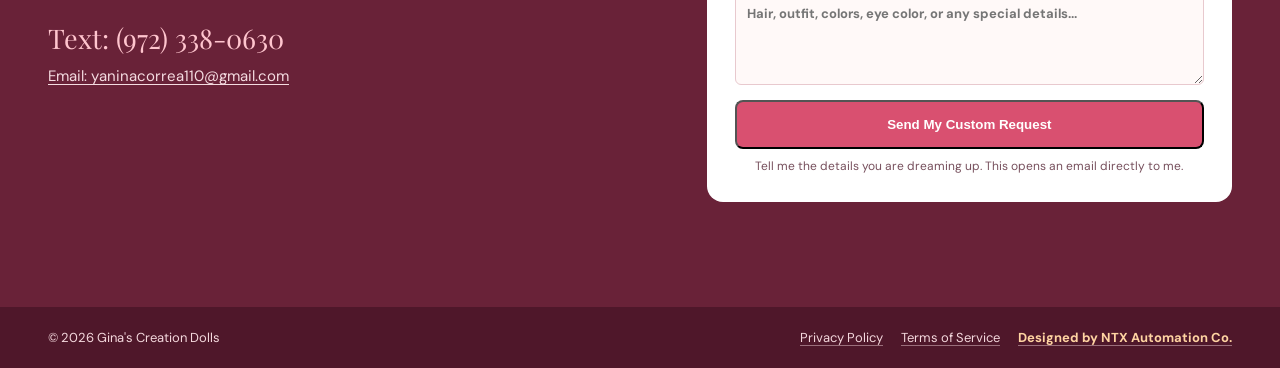
==== commit aa631686: "Add launch SEO metadata and crawl rules" ====
--- a/index.html
+++ b/index.html
@@ -5,9 +5,18 @@
     <meta name="viewport" content="width=device-width, initial-scale=1.0" />
     <meta
       name="description"
-      content="Gina's Creation Dolls creates handmade custom dolls with one-of-a-kind hair, outfits, shoes, and accessories."
+      content="Gina's Creation Dolls creates handmade custom fabric dolls with personalized hair, eye color, outfits, shoes, and accessories. Nationwide custom orders."
     />
-    <title>Gina's Creation Dolls | Handmade Dolls, Made Just for You</title>
+    <meta name="robots" content="index, follow, max-image-preview:large" />
+    <meta name="theme-color" content="#f7d5dc" />
+    <meta property="og:type" content="website" />
+    <meta property="og:site_name" content="Gina's Creation Dolls" />
+    <meta property="og:title" content="Custom Handmade Dolls | Gina's Creation Dolls" />
+    <meta property="og:description" content="One-of-one handmade fabric dolls, customized with thoughtful details and shipped nationwide." />
+    <meta name="twitter:card" content="summary" />
+    <meta name="twitter:title" content="Custom Handmade Dolls | Gina's Creation Dolls" />
+    <meta name="twitter:description" content="One-of-one handmade fabric dolls, customized with thoughtful details and shipped nationwide." />
+    <title>Custom Handmade Dolls | Gina's Creation Dolls</title>
     <link rel="preconnect" href="https://fonts.googleapis.com" />
     <link rel="preconnect" href="https://fonts.gstatic.com" crossorigin />
     <link
@@ -15,6 +24,21 @@
       rel="stylesheet"
     />
     <link rel="stylesheet" href="styles.css" />
+    <script type="application/ld+json">
+      {
+        "@context": "https://schema.org",
+        "@type": "Store",
+        "name": "Gina's Creation Dolls",
+        "description": "Gianina Hoff creates handmade custom fabric dolls with personalized hair, eye color, outfits, shoes, and accessories.",
+        "founder": {
+          "@type": "Person",
+          "name": "Gianina Correa Hoff"
+        },
+        "telephone": "+1-972-338-0630",
+        "email": "yaninacorrea110@gmail.com",
+        "areaServed": "US"
+      }
+    </script>
   </head>
   <body>
     <header class="site-header">
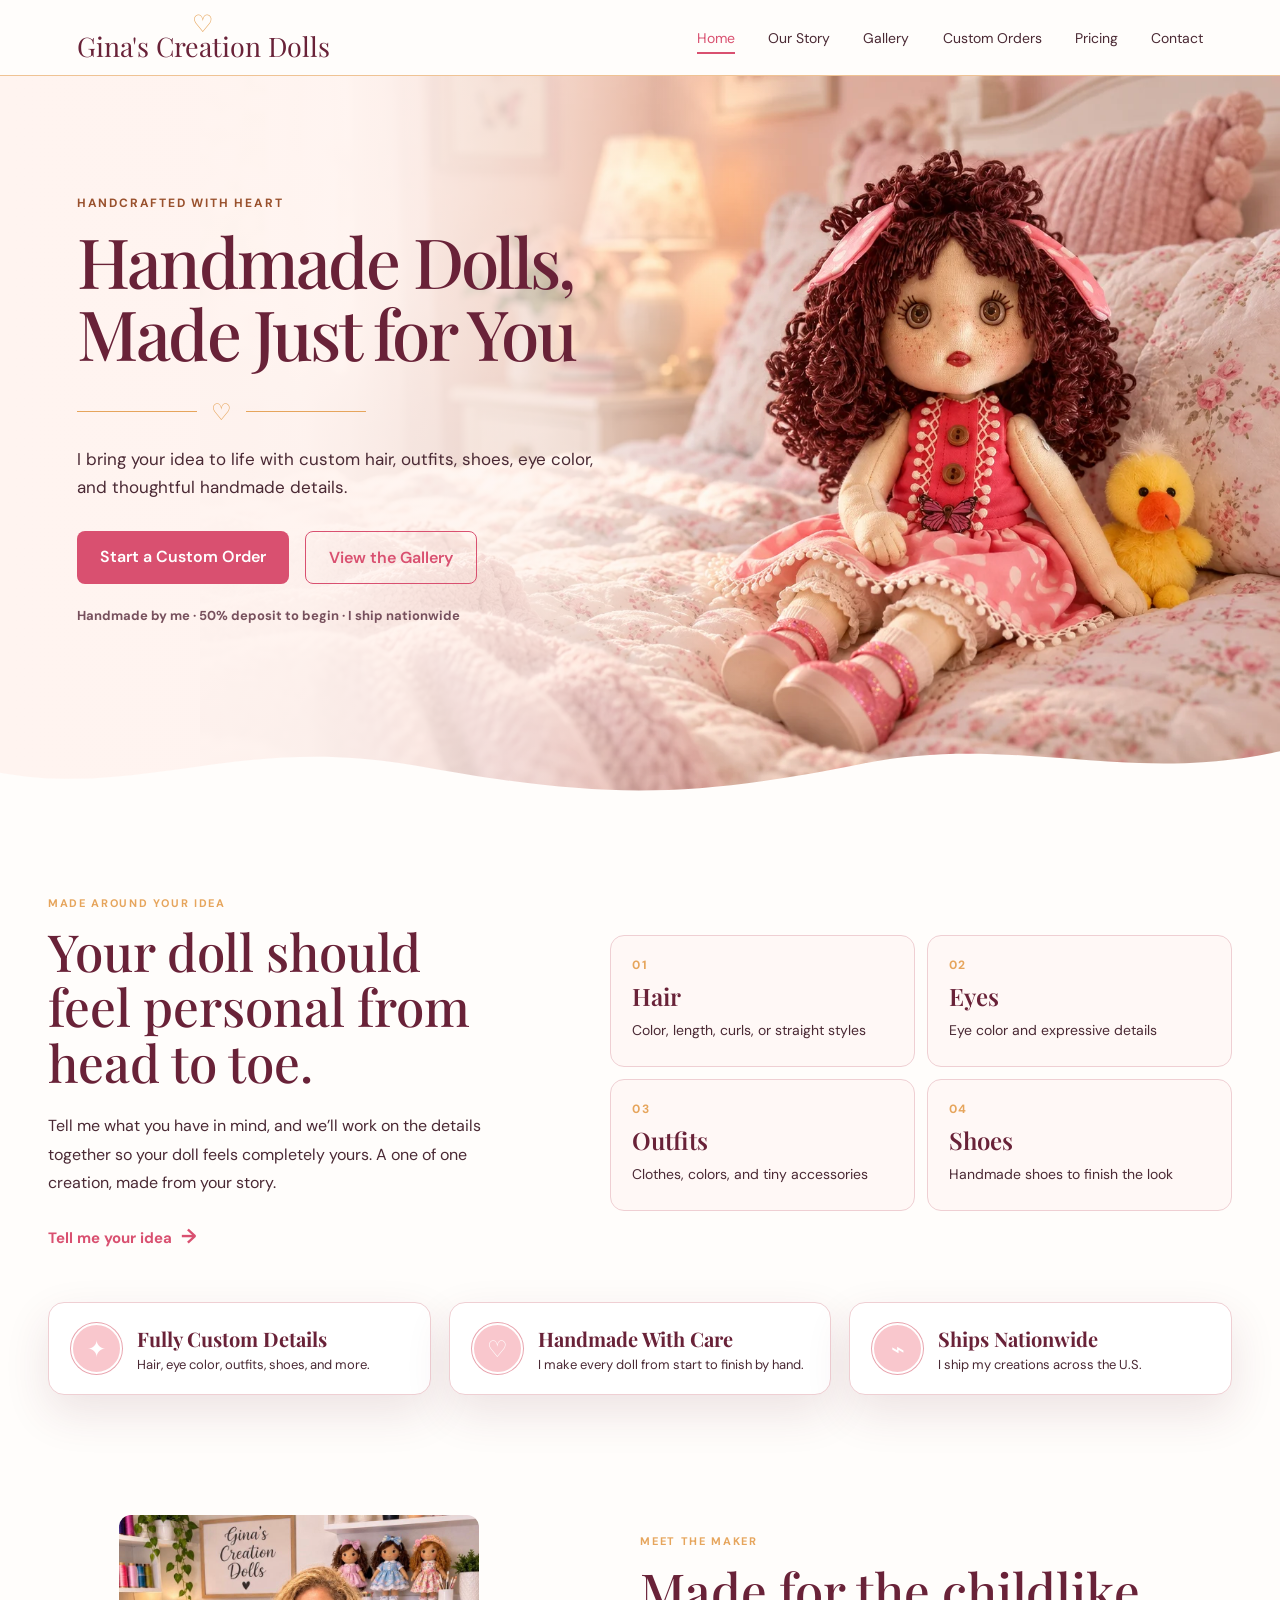
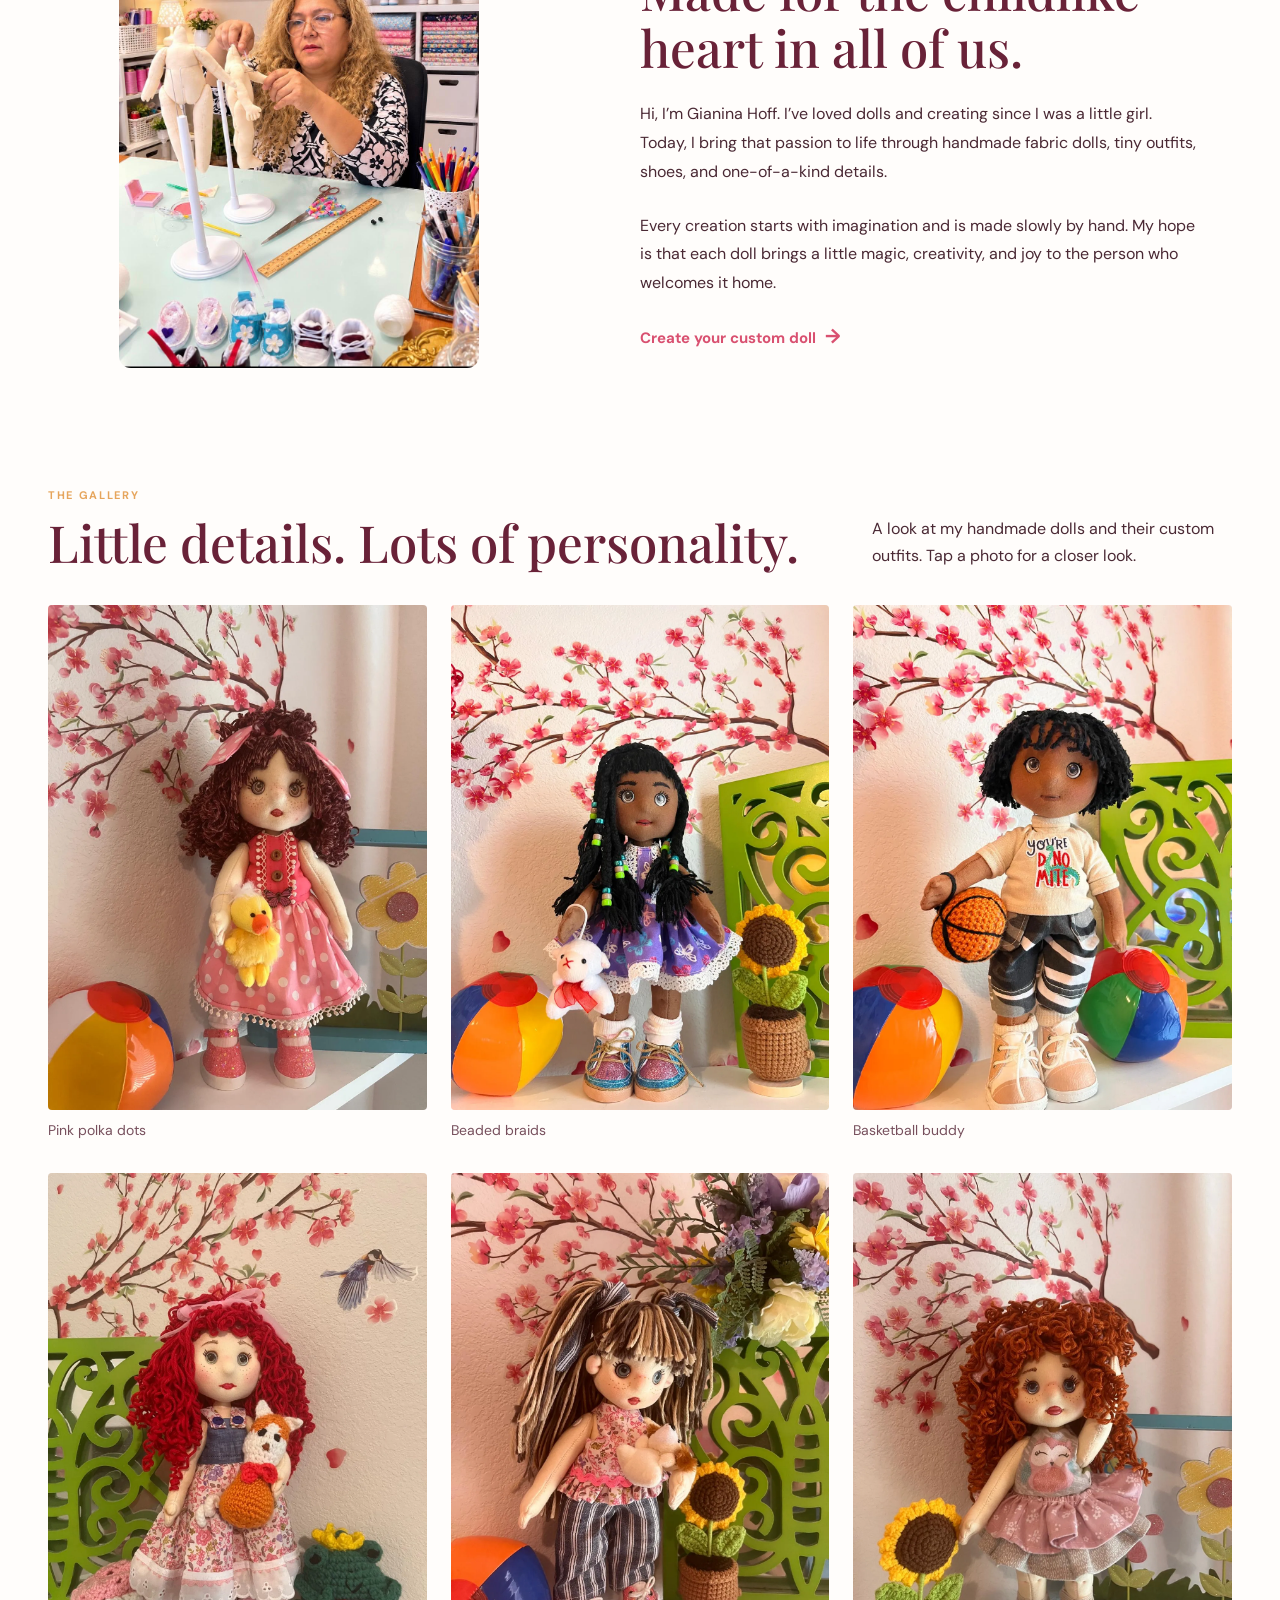
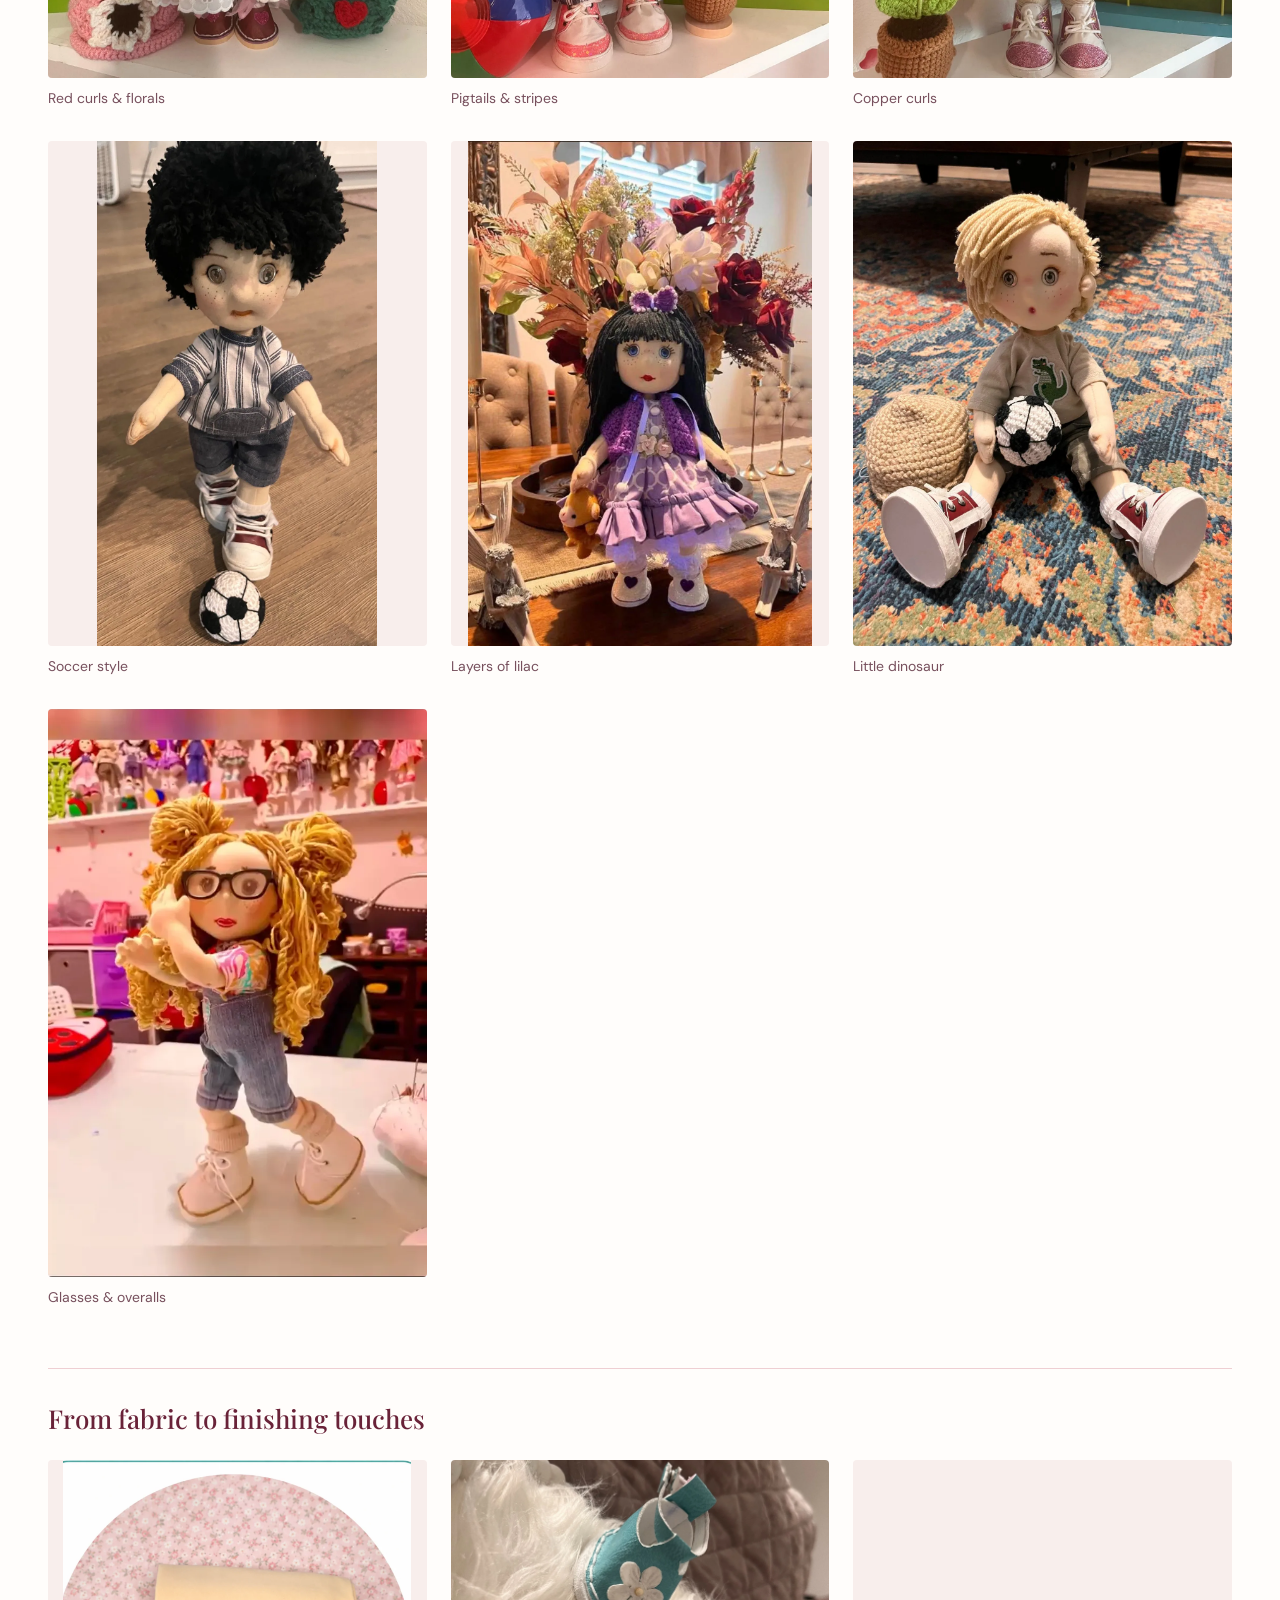
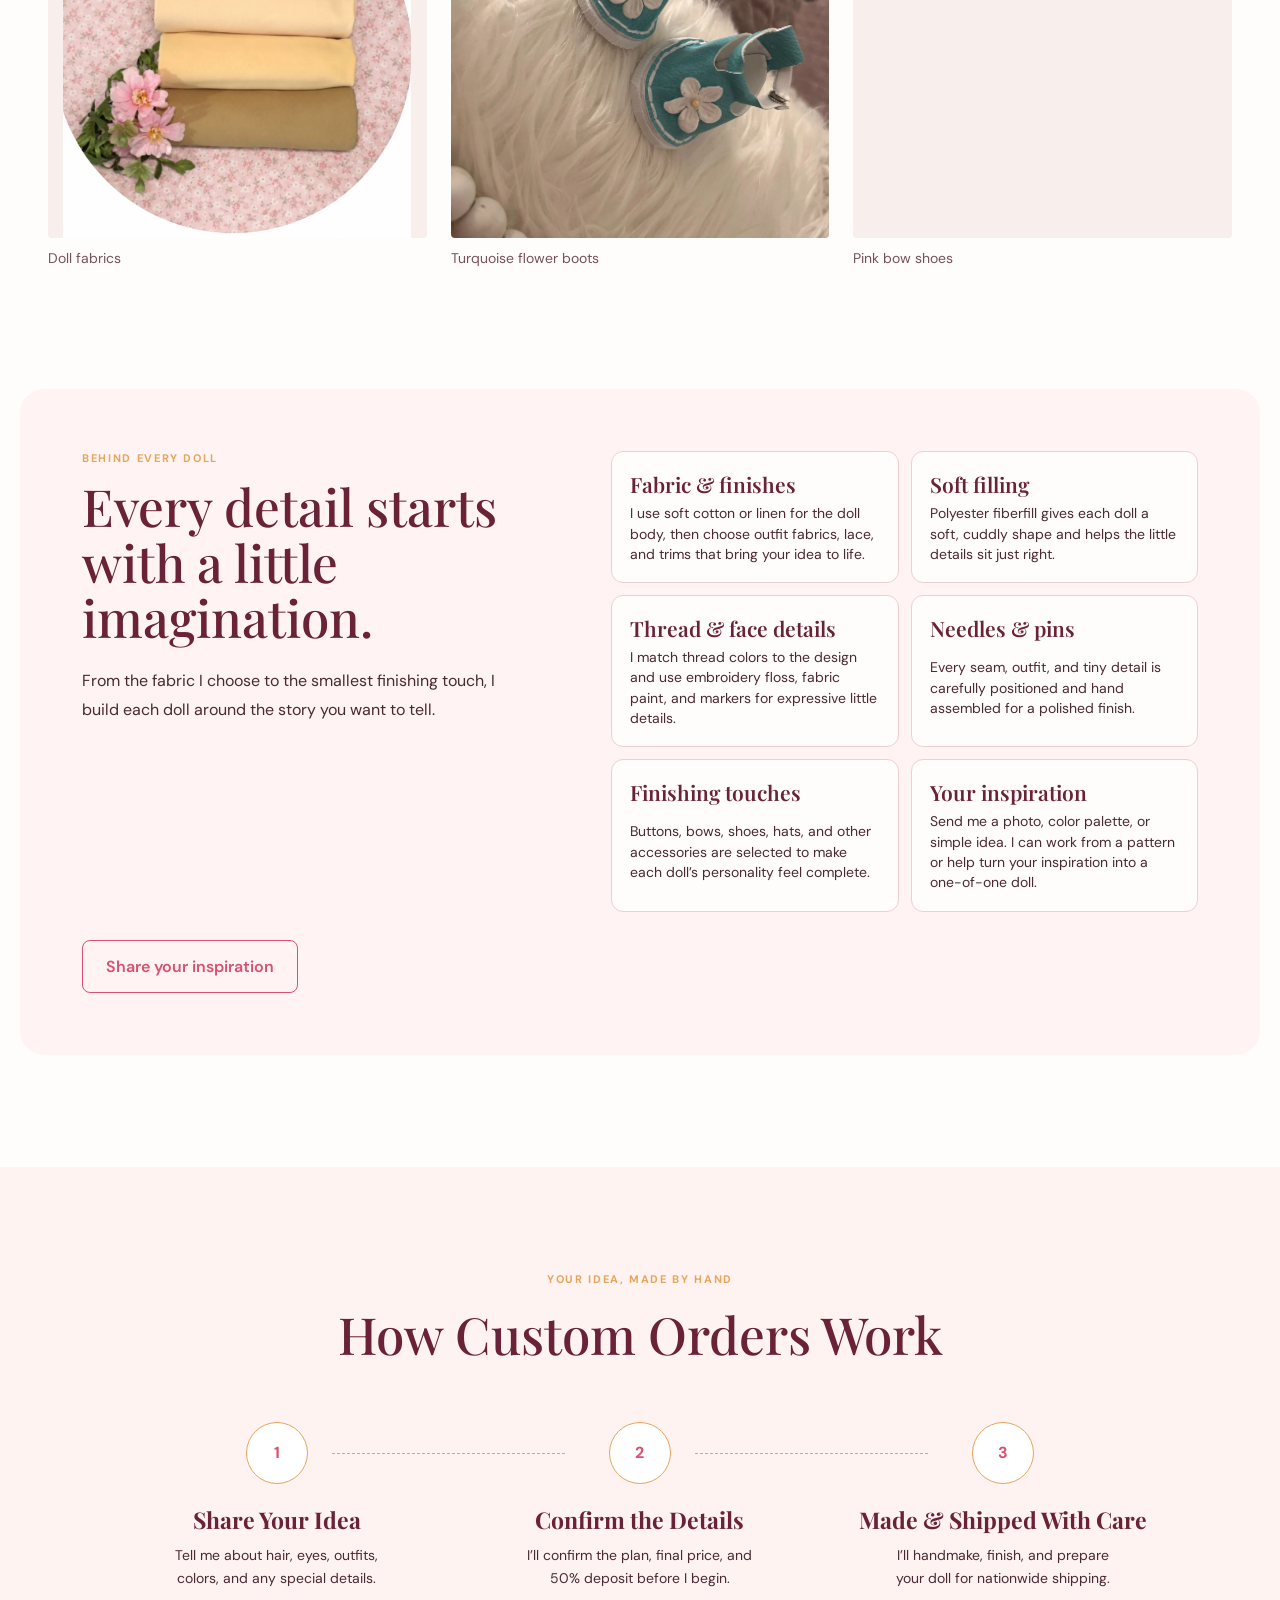
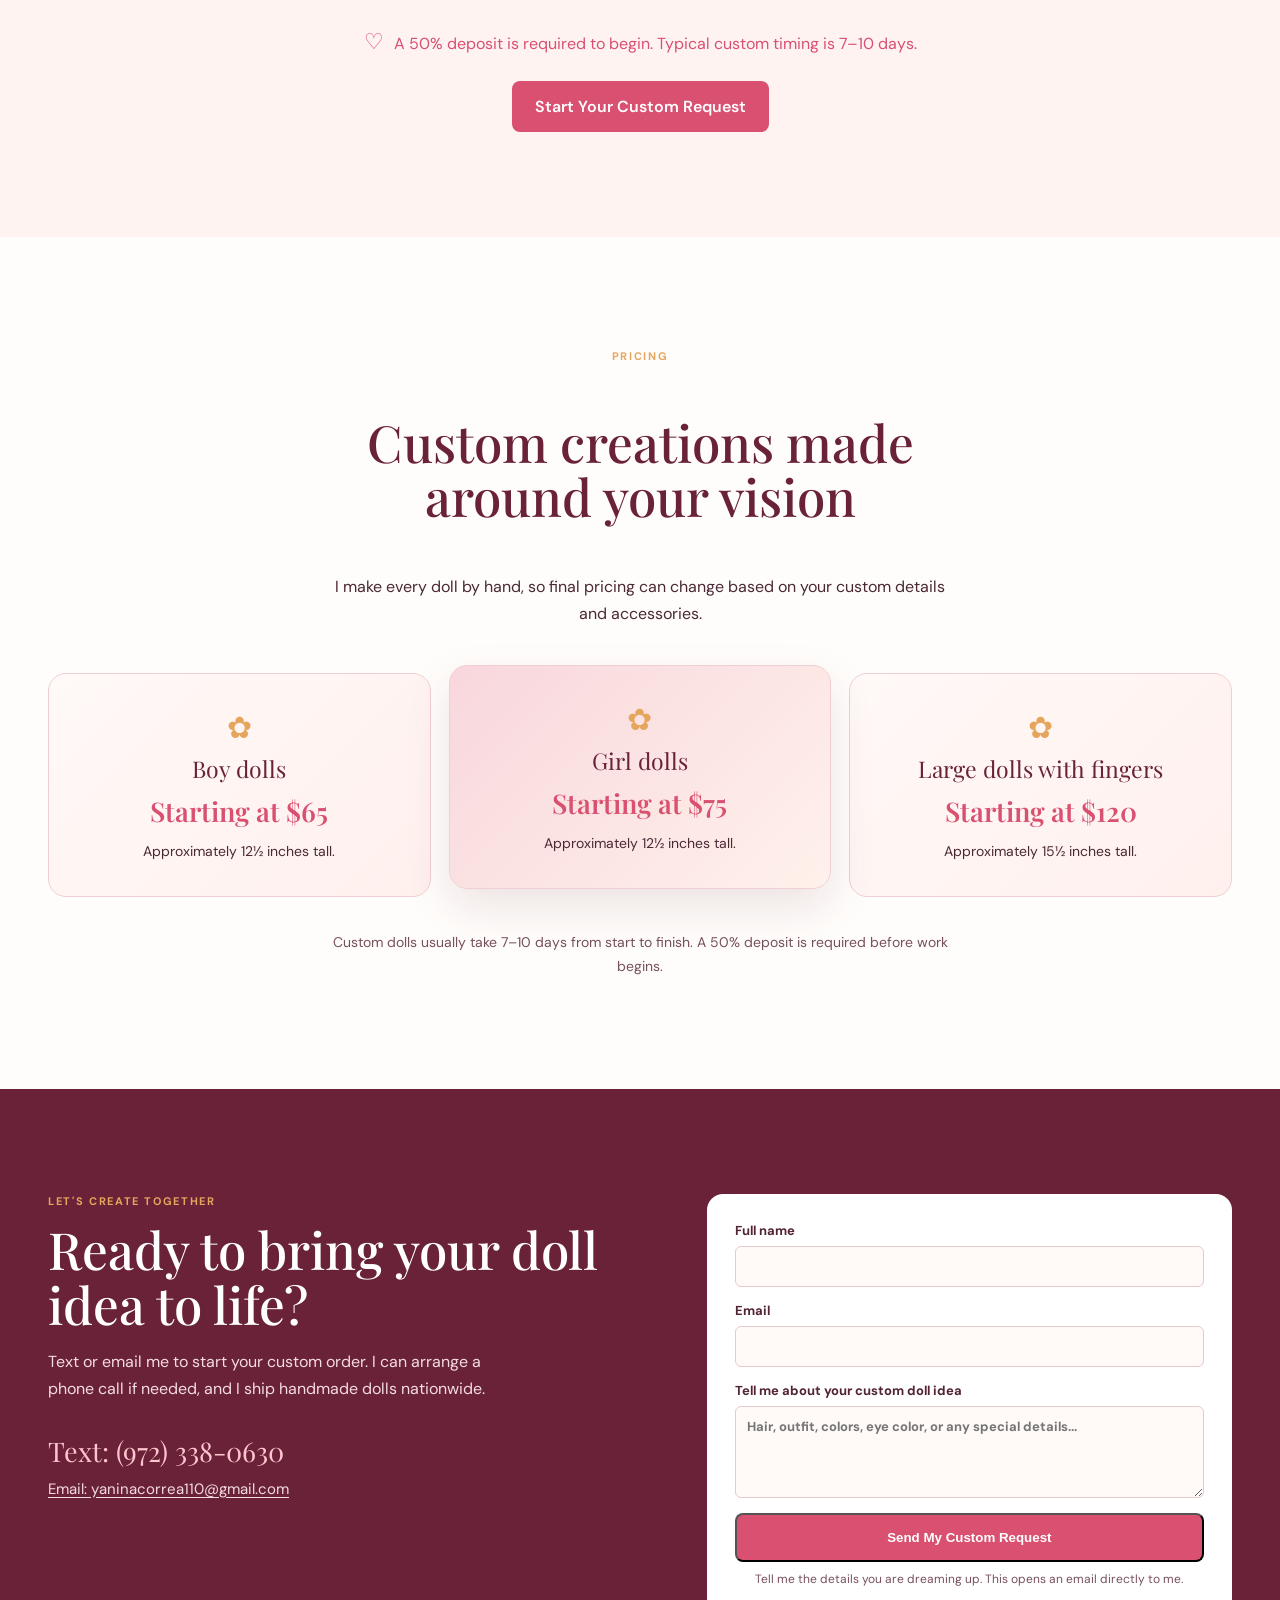
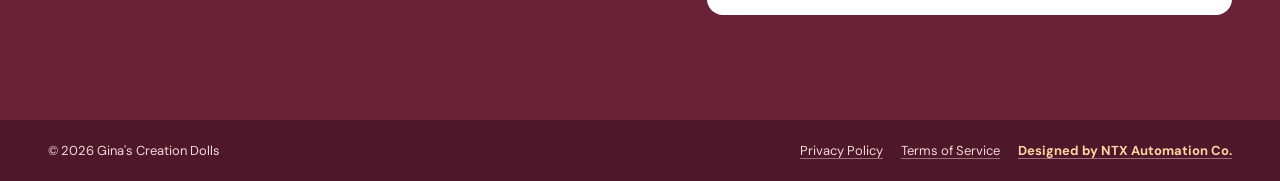
==== commit 79152121: "Use Gianina's workshop photo in the About section" ====
--- a/index.html
+++ b/index.html
@@ -115,7 +115,7 @@
 
       <section id="story" class="story section-shell">
         <div class="story-image-wrap">
-          <img src="assets/portrait-gina.webp" alt="Gina holding her handmade blonde doll in her craft studio" width="864" height="1536" loading="lazy" decoding="async" />
+          <img src="assets/about-gianina-workshop.PNG" alt="Gianina Hoff hand-stitching a fabric doll in her studio, surrounded by finished dolls, fabrics, tools, and handmade shoes" width="960" height="1200" loading="lazy" decoding="async" />
         </div>
         <div class="story-copy">
           <p class="eyebrow">Meet the maker</p>
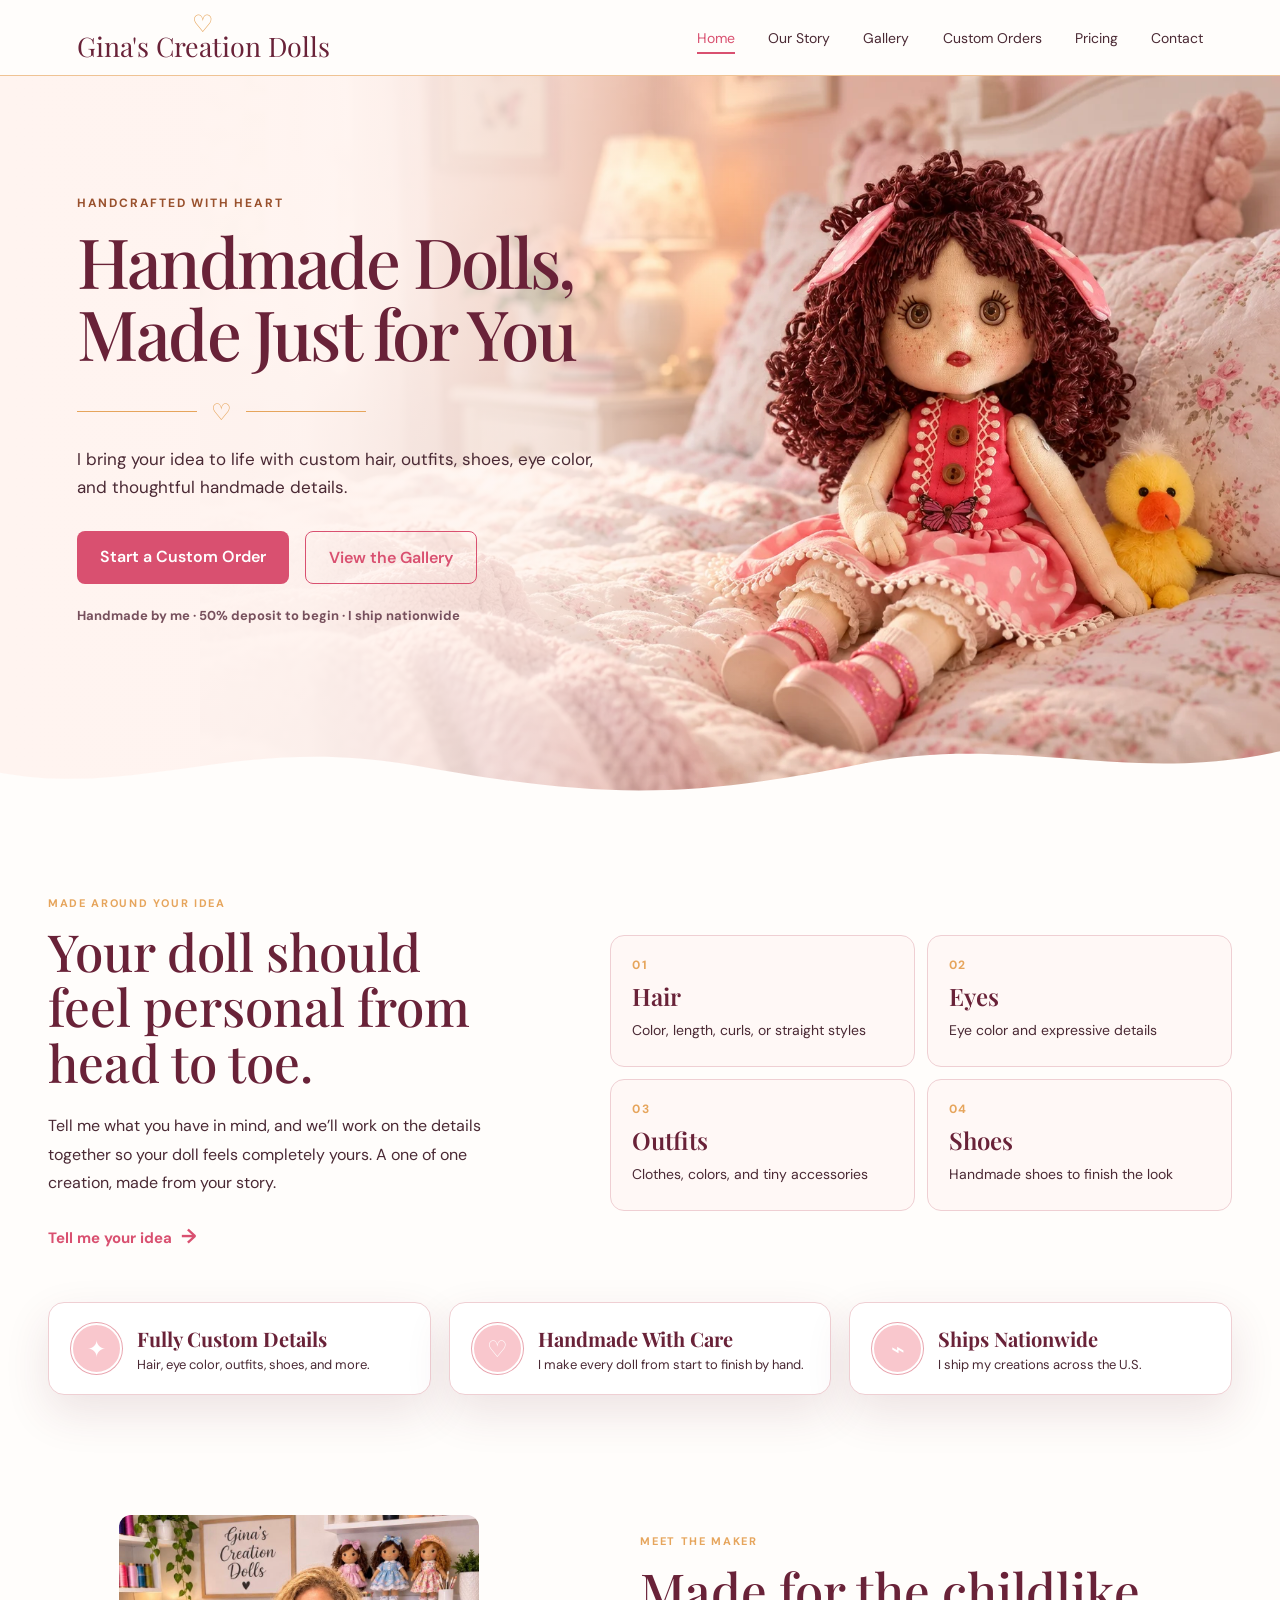
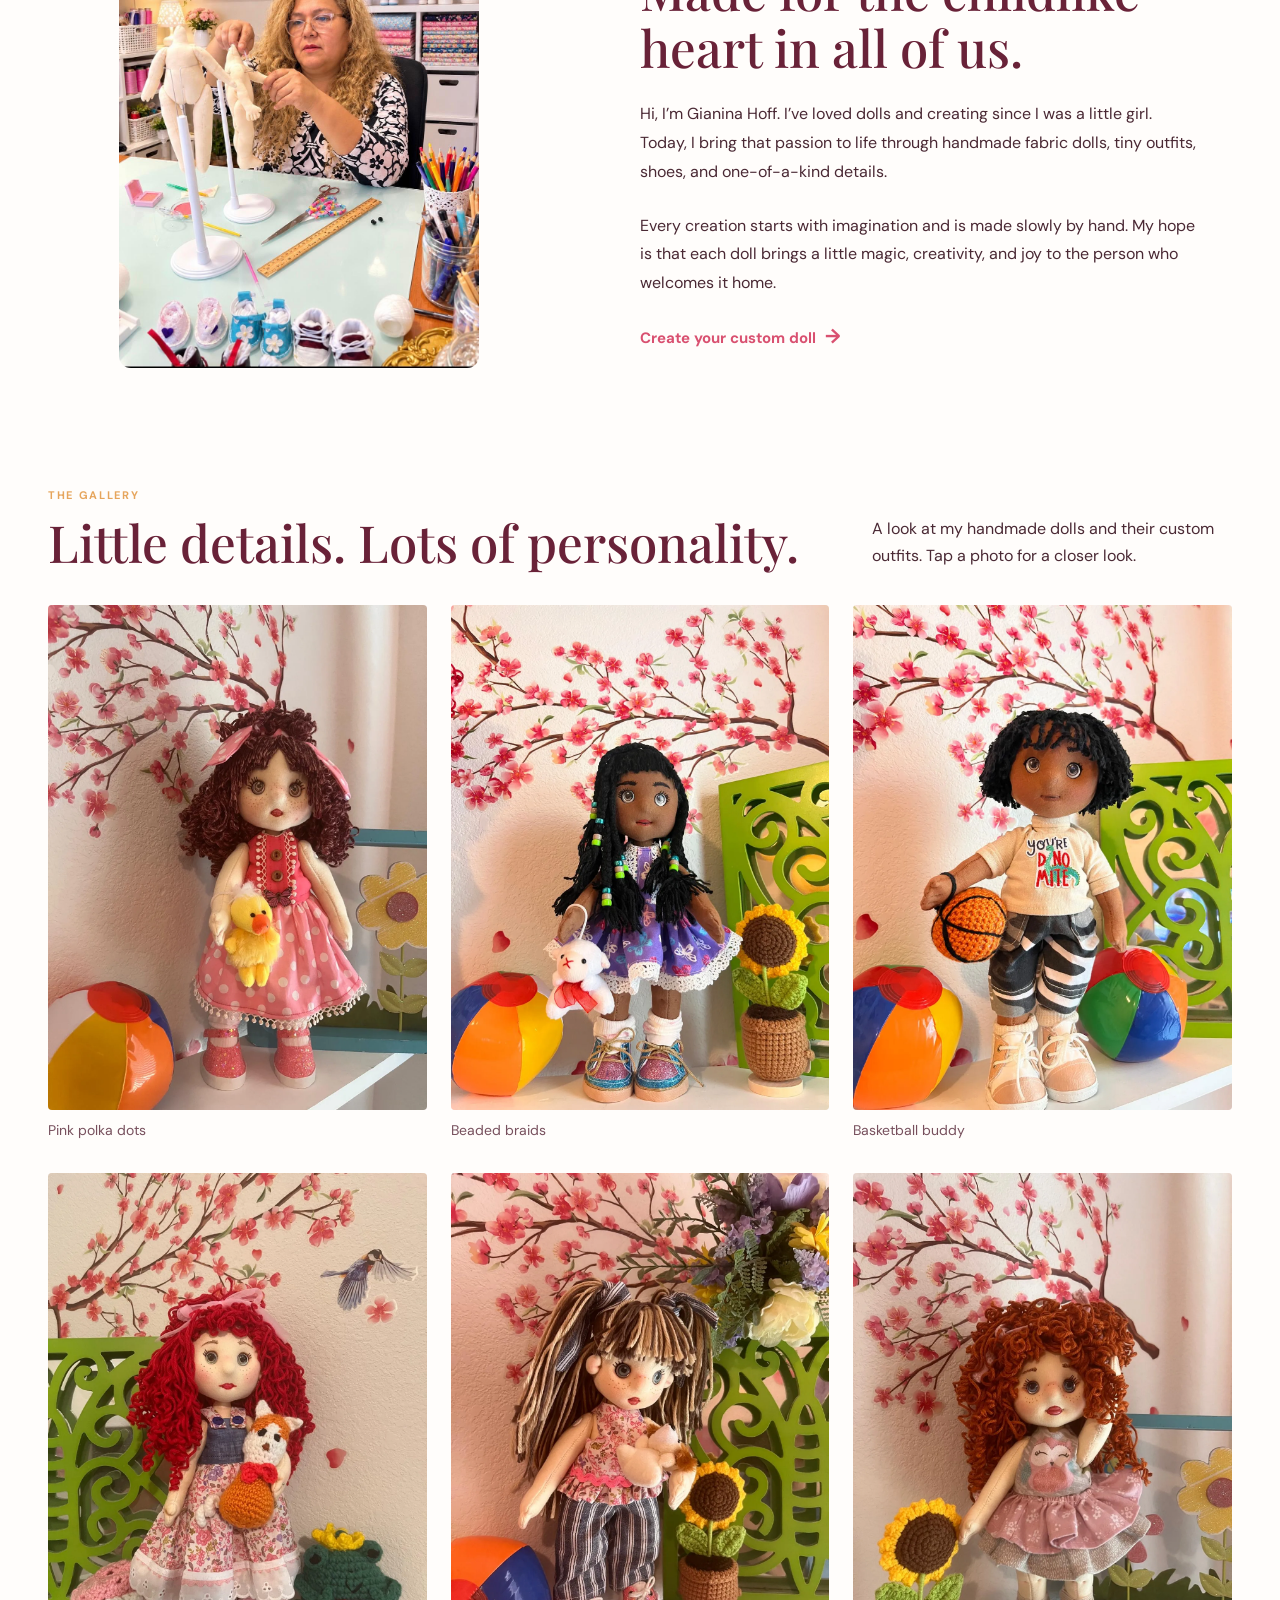
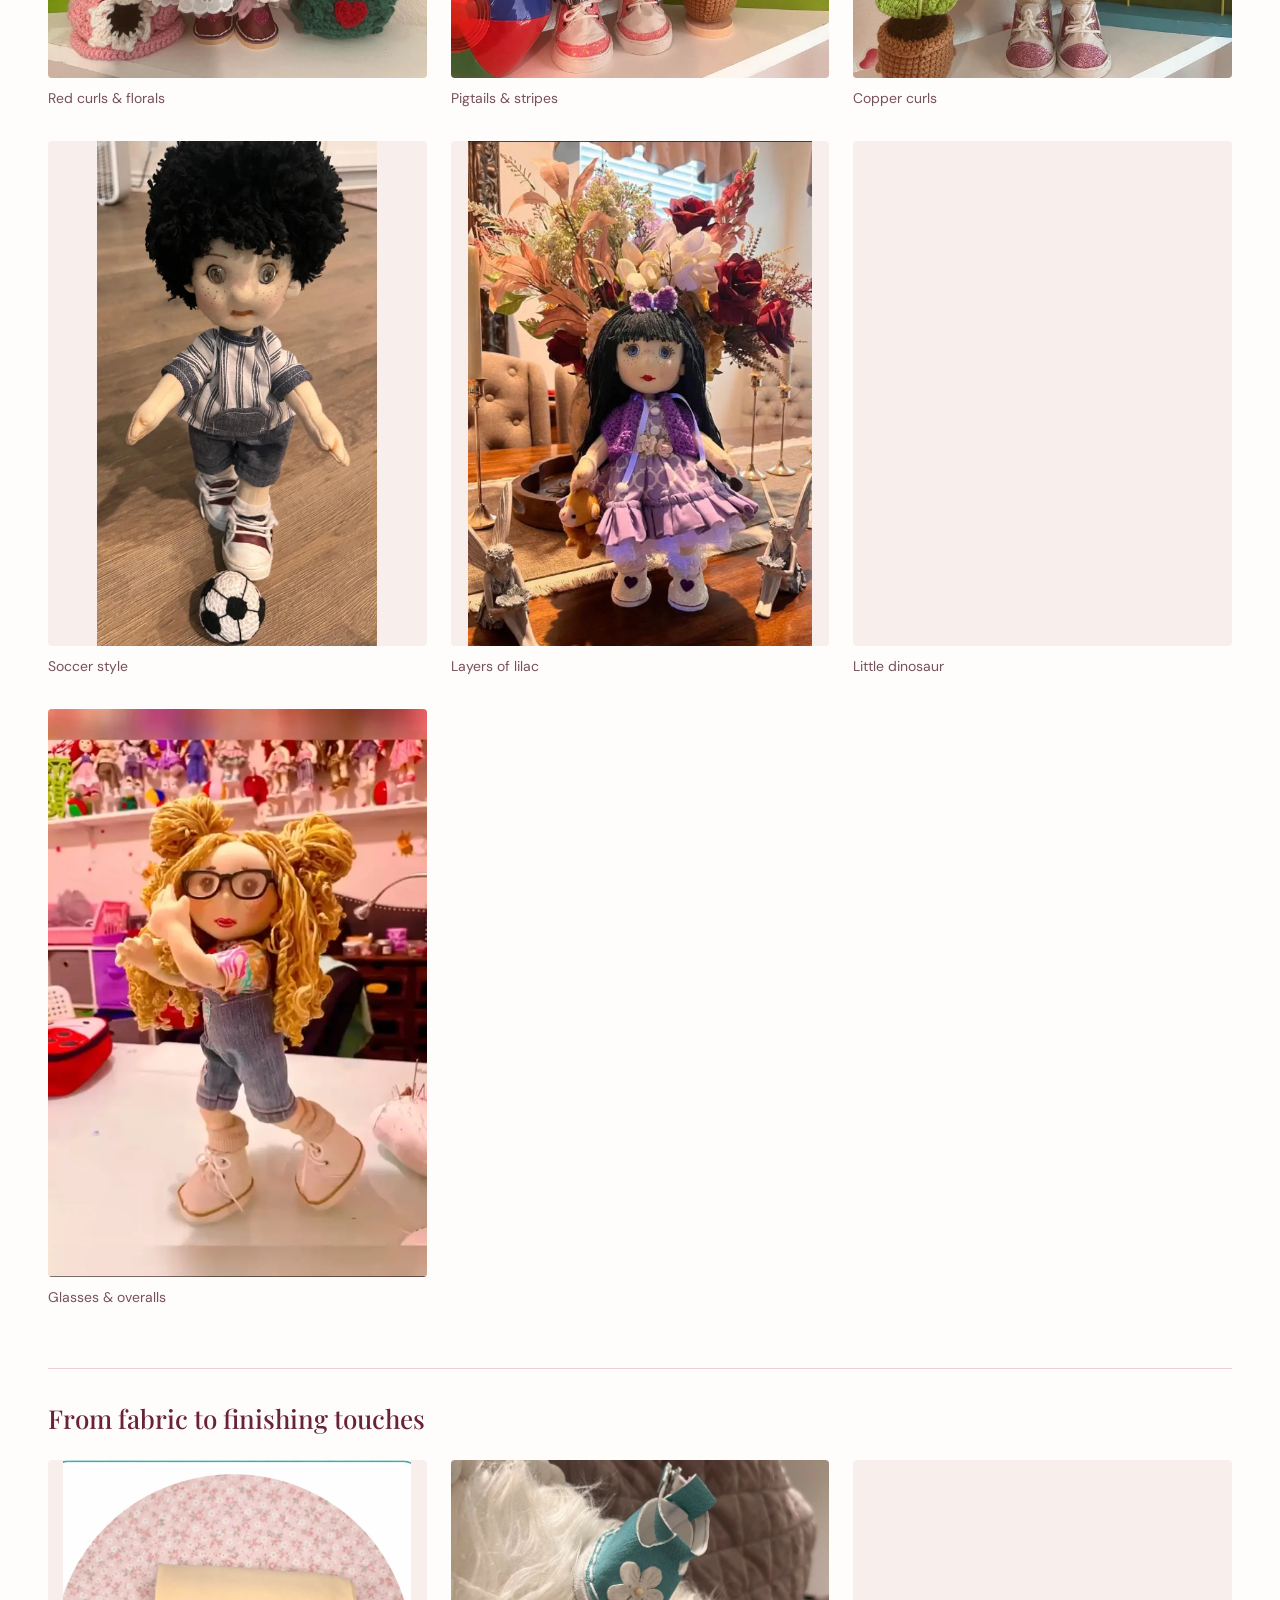
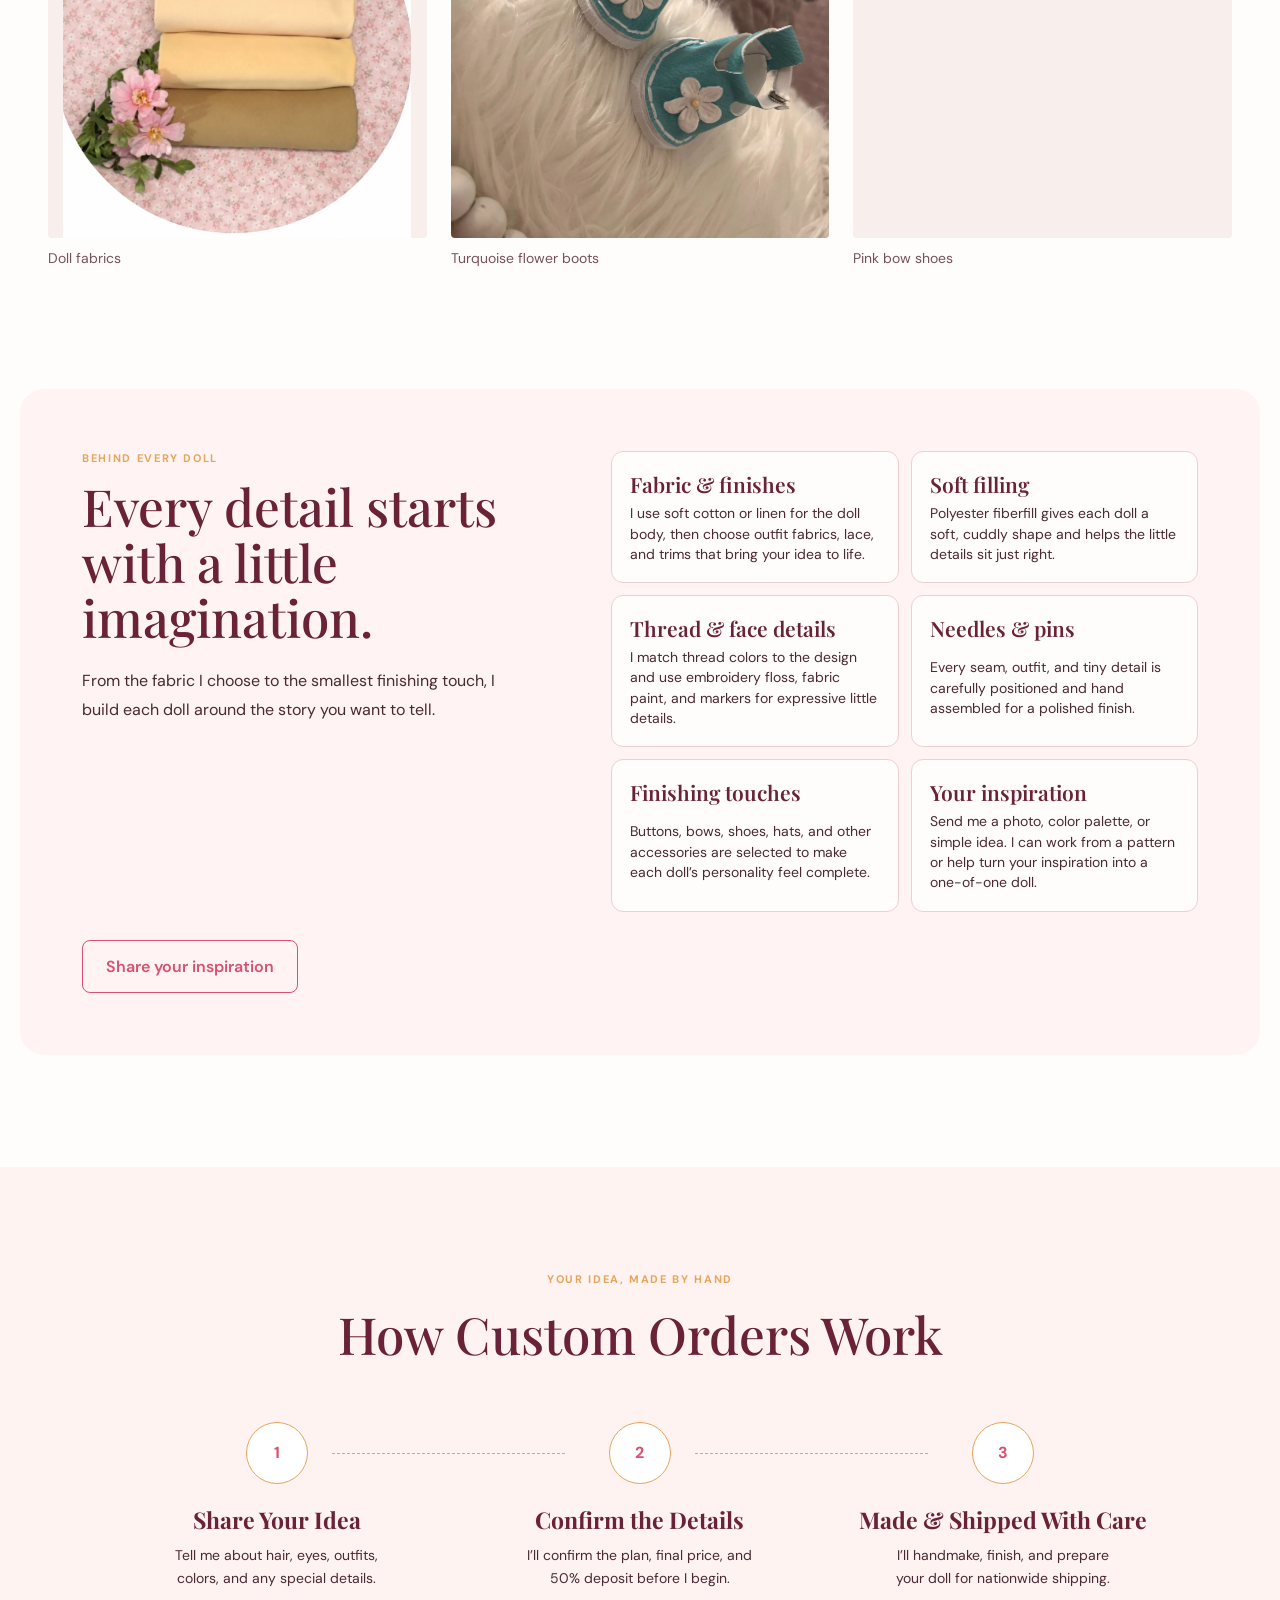
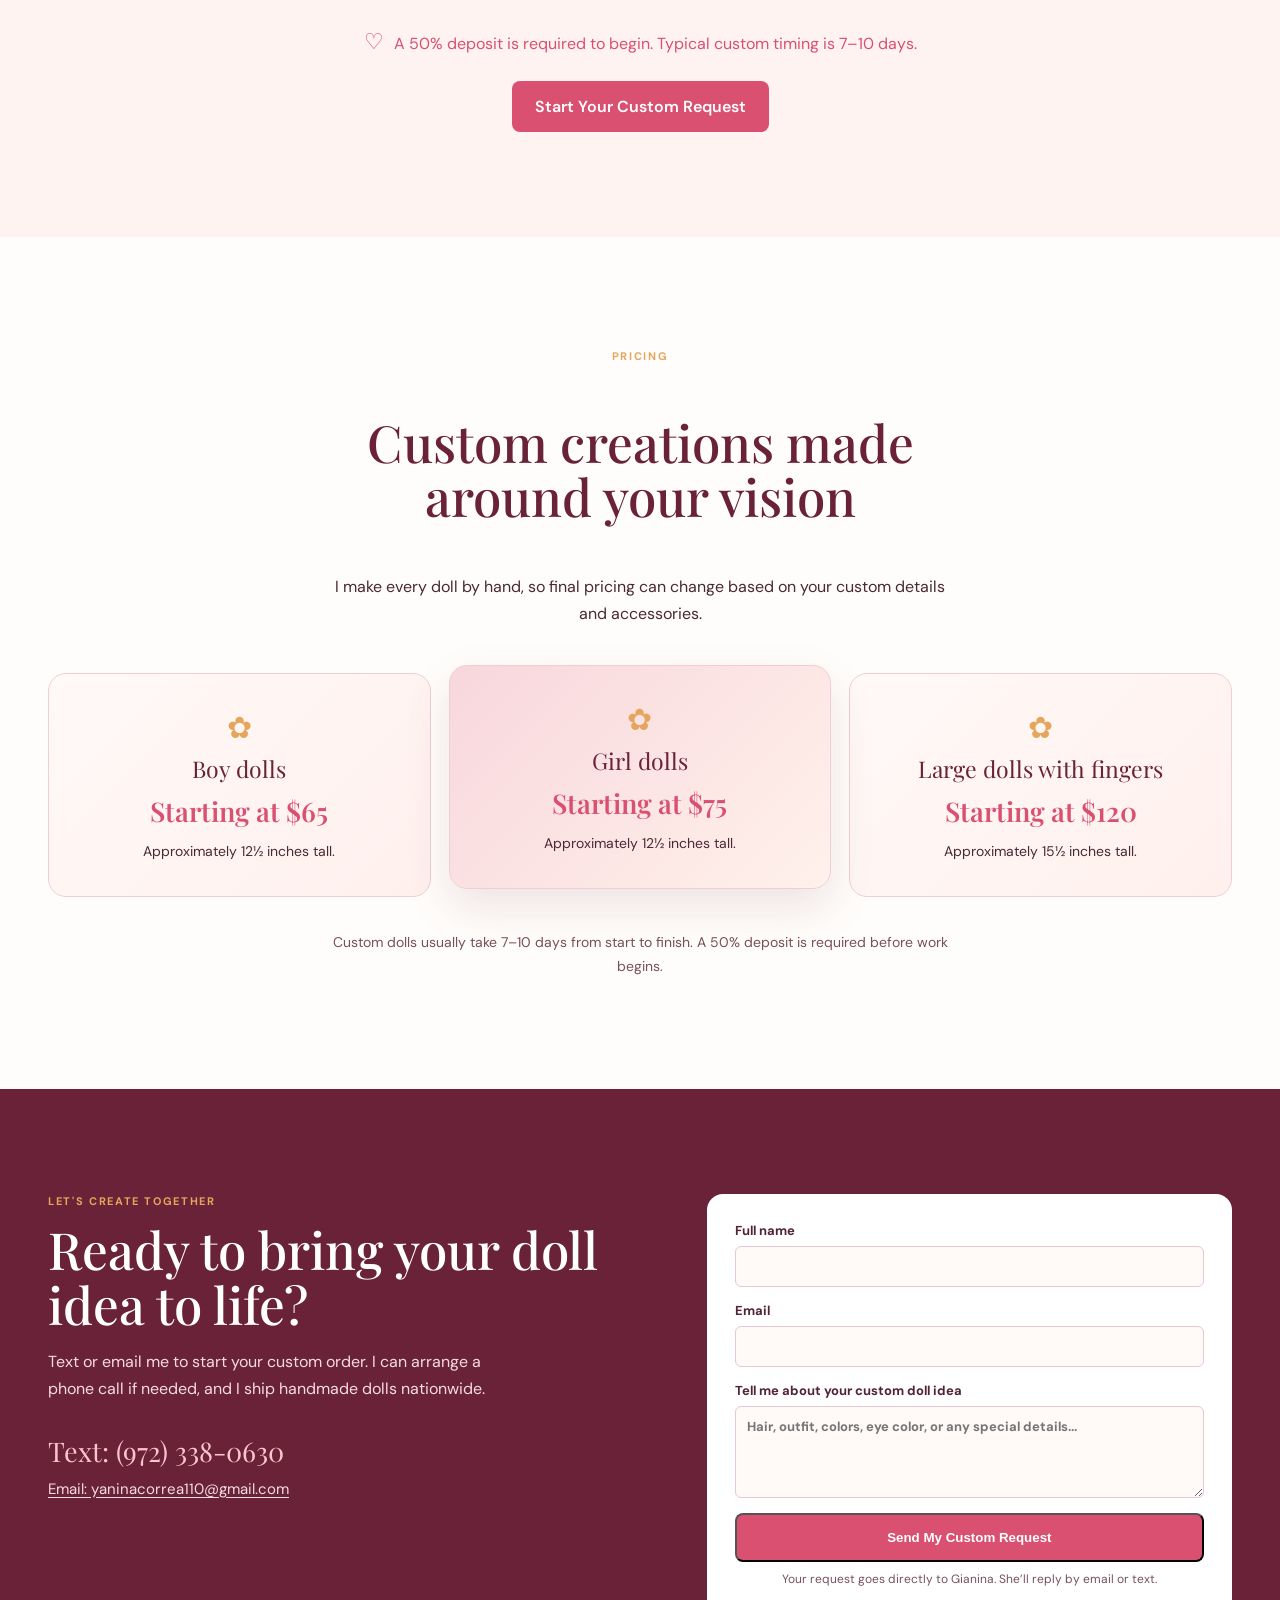
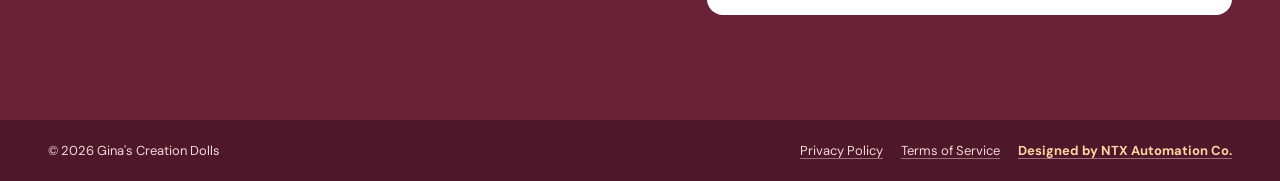
==== commit 5b3065bc: "Make custom order requests submit directly to Gianina" ====
--- a/index.html
+++ b/index.html
@@ -290,12 +290,16 @@
           <a href="sms:+19723380630" class="contact-phone">Text: (972) 338-0630</a>
           <a href="mailto:yaninacorrea110@gmail.com" class="contact-email">Email: yaninacorrea110@gmail.com</a>
         </div>
-        <form class="contact-form" id="order-form">
+        <form class="contact-form" id="order-form" action="https://formsubmit.co/yaninacorrea110@gmail.com" method="POST">
+          <input type="hidden" name="_subject" value="New Gina’s Creation Dolls custom order request" />
+          <input type="hidden" name="_template" value="table" />
+          <input type="hidden" name="_captcha" value="false" />
+          <input class="sr-only" type="text" name="_honey" tabindex="-1" autocomplete="off" aria-hidden="true" />
           <label>Full name<input name="name" required autocomplete="name" /></label>
           <label>Email<input name="email" type="email" required autocomplete="email" /></label>
           <label>Tell me about your custom doll idea<textarea name="idea" required rows="4" placeholder="Hair, outfit, colors, eye color, or any special details..."></textarea></label>
           <button class="button button-primary" type="submit">Send My Custom Request</button>
-          <p class="form-note">Tell me the details you are dreaming up. This opens an email directly to me.</p>
+          <p class="form-note">Your request goes directly to Gianina. She’ll reply by email or text.</p>
         </form>
       </section>
     </main>
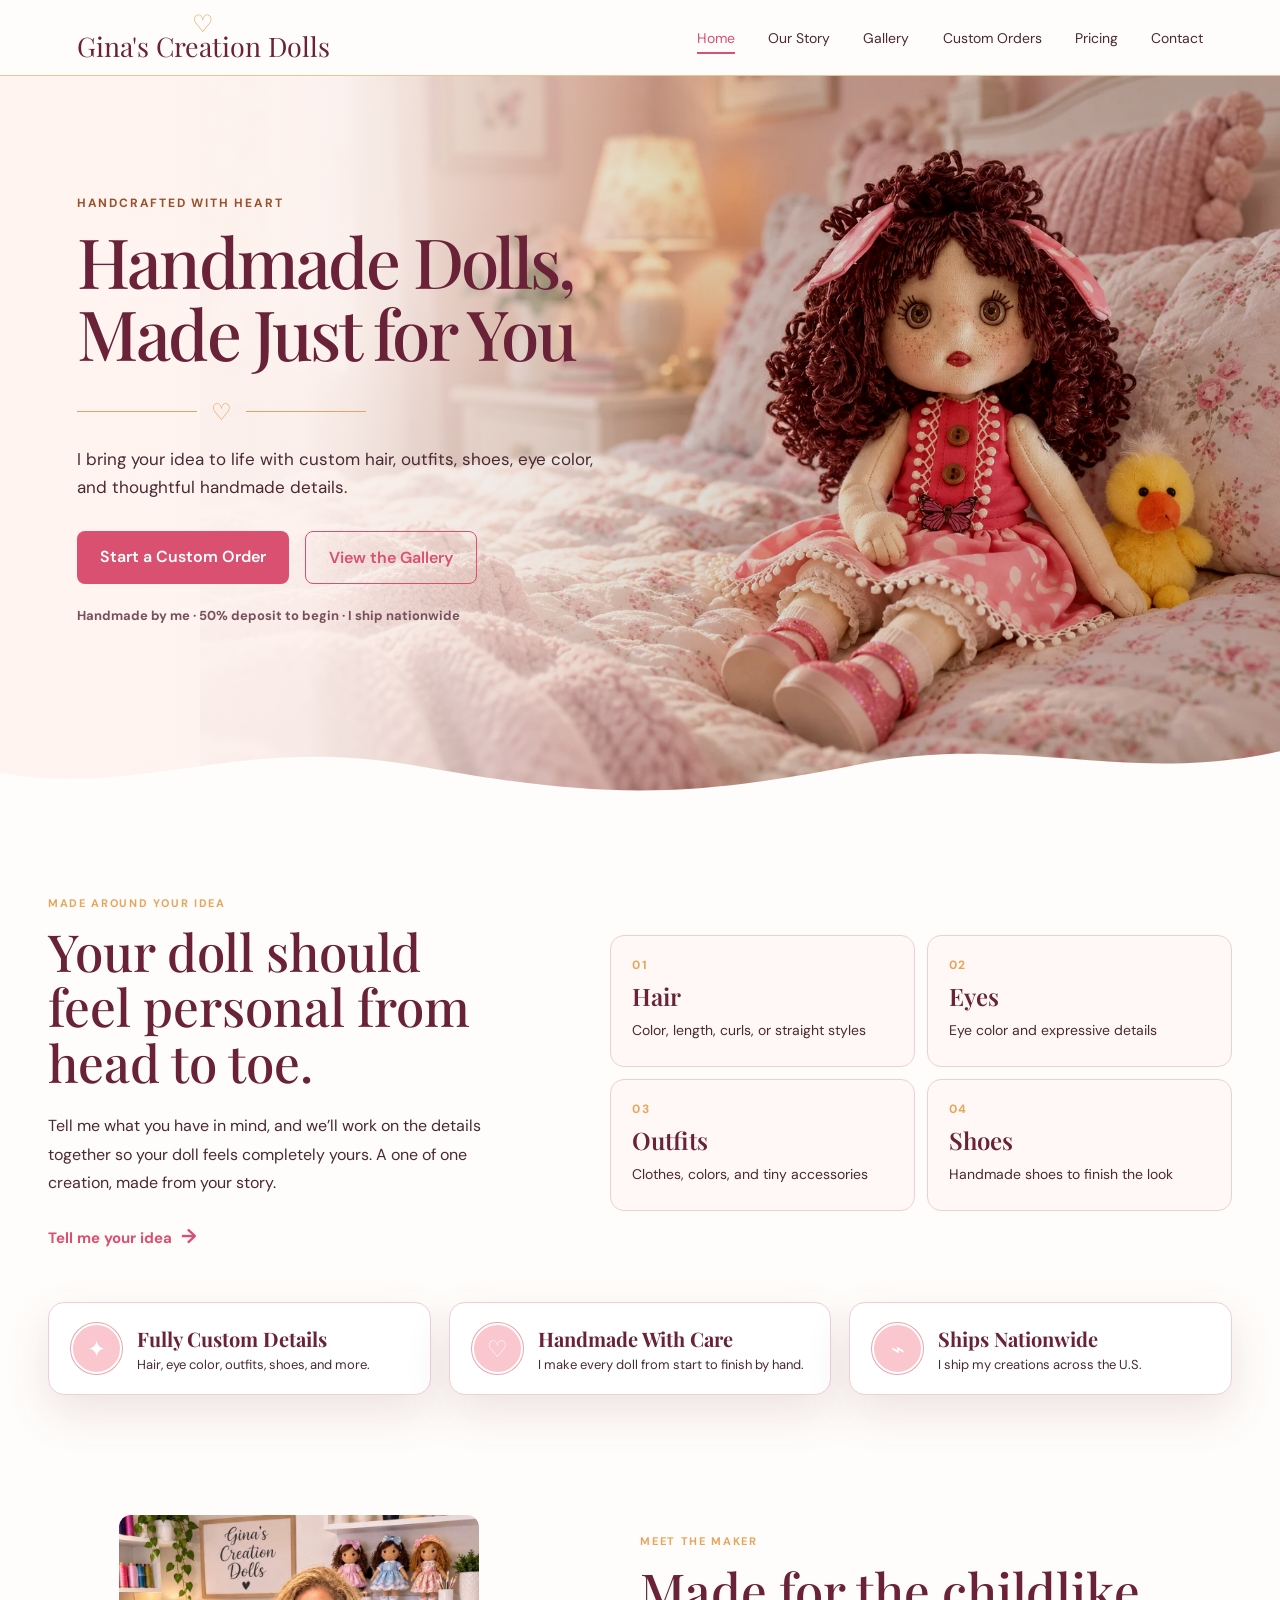
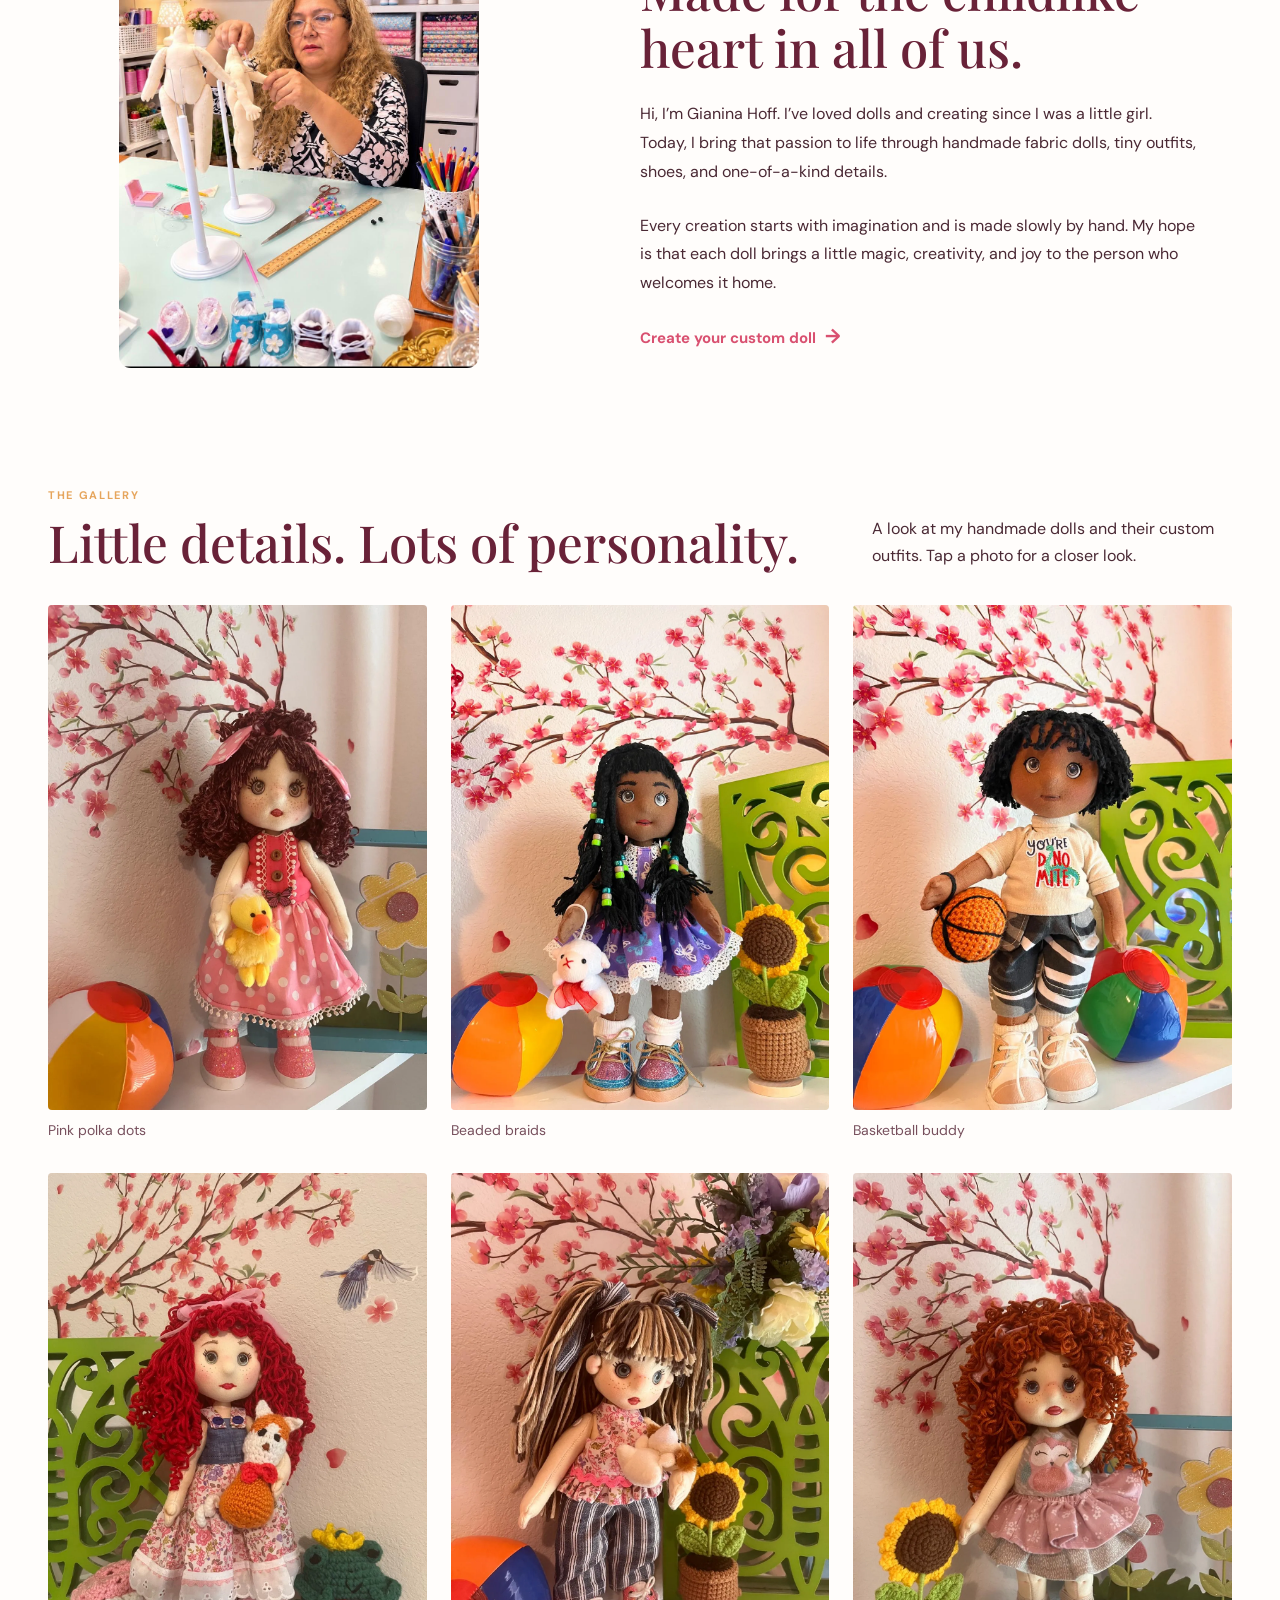
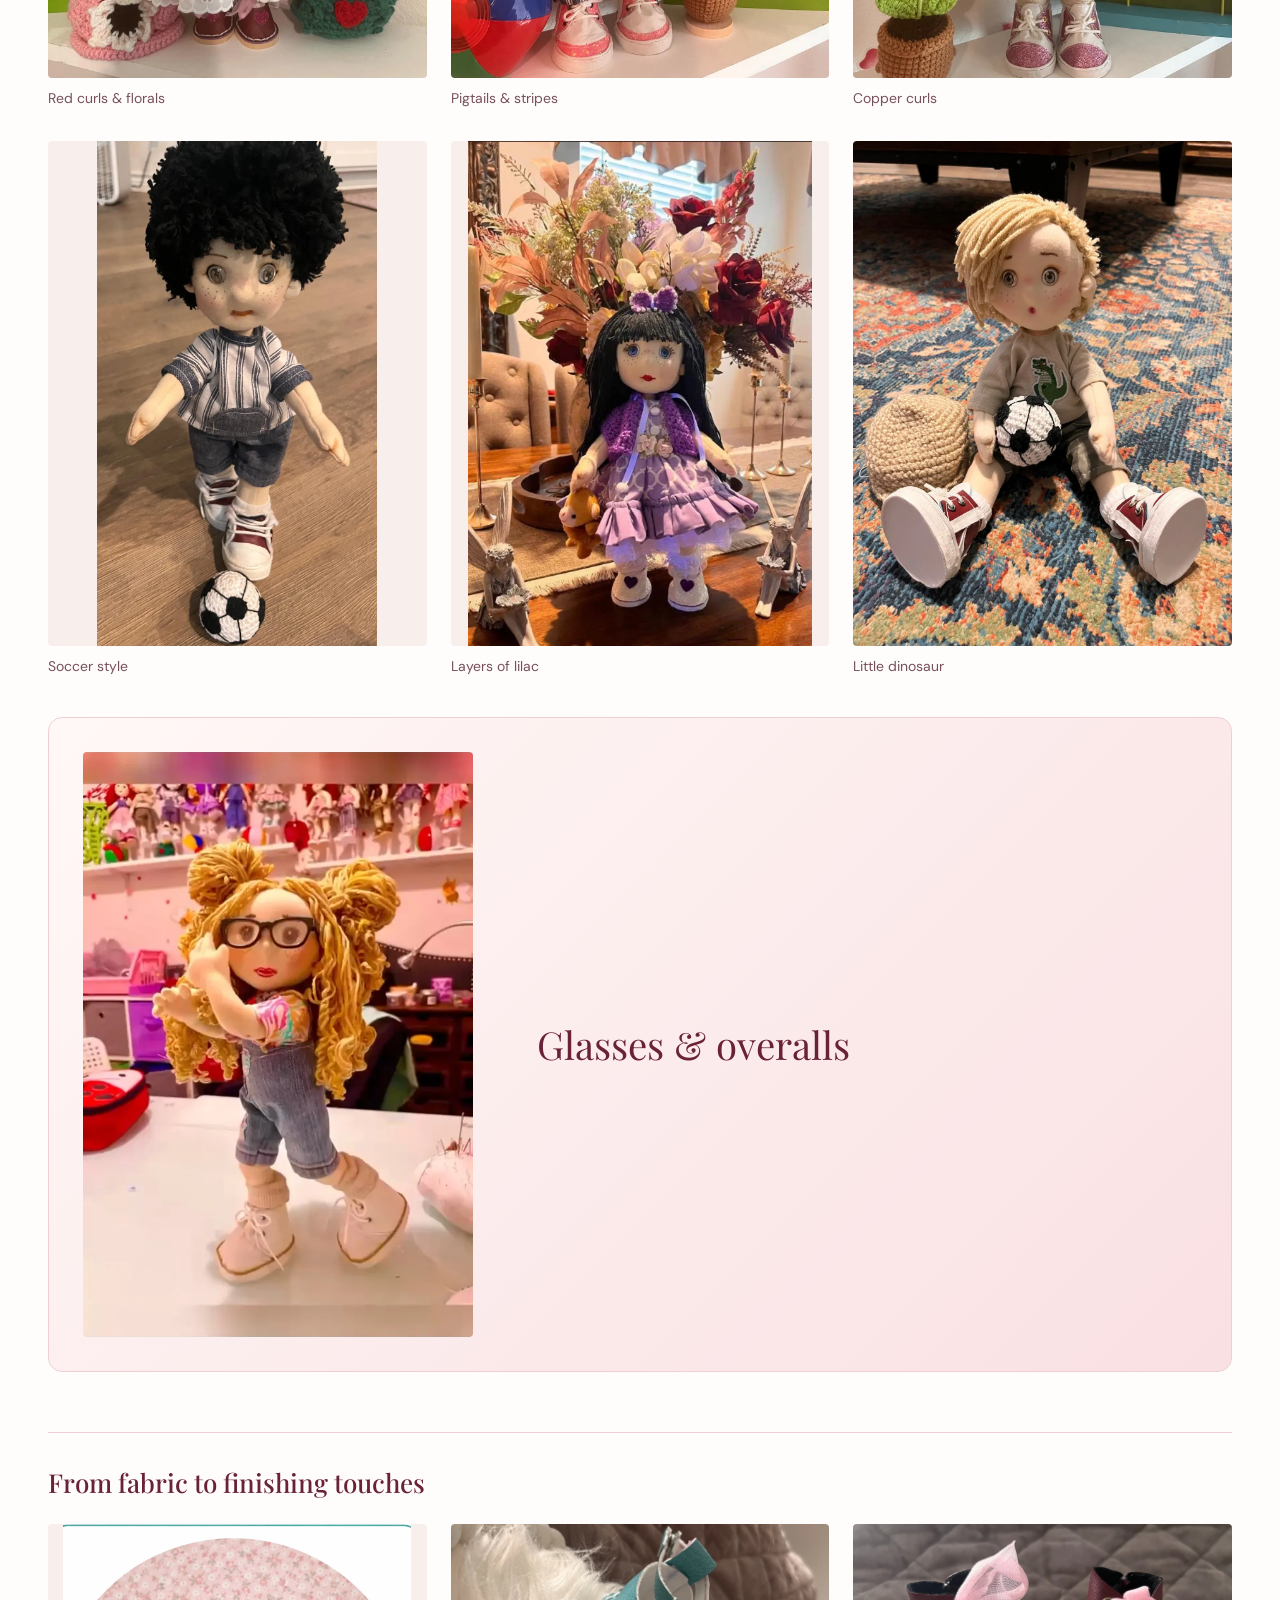
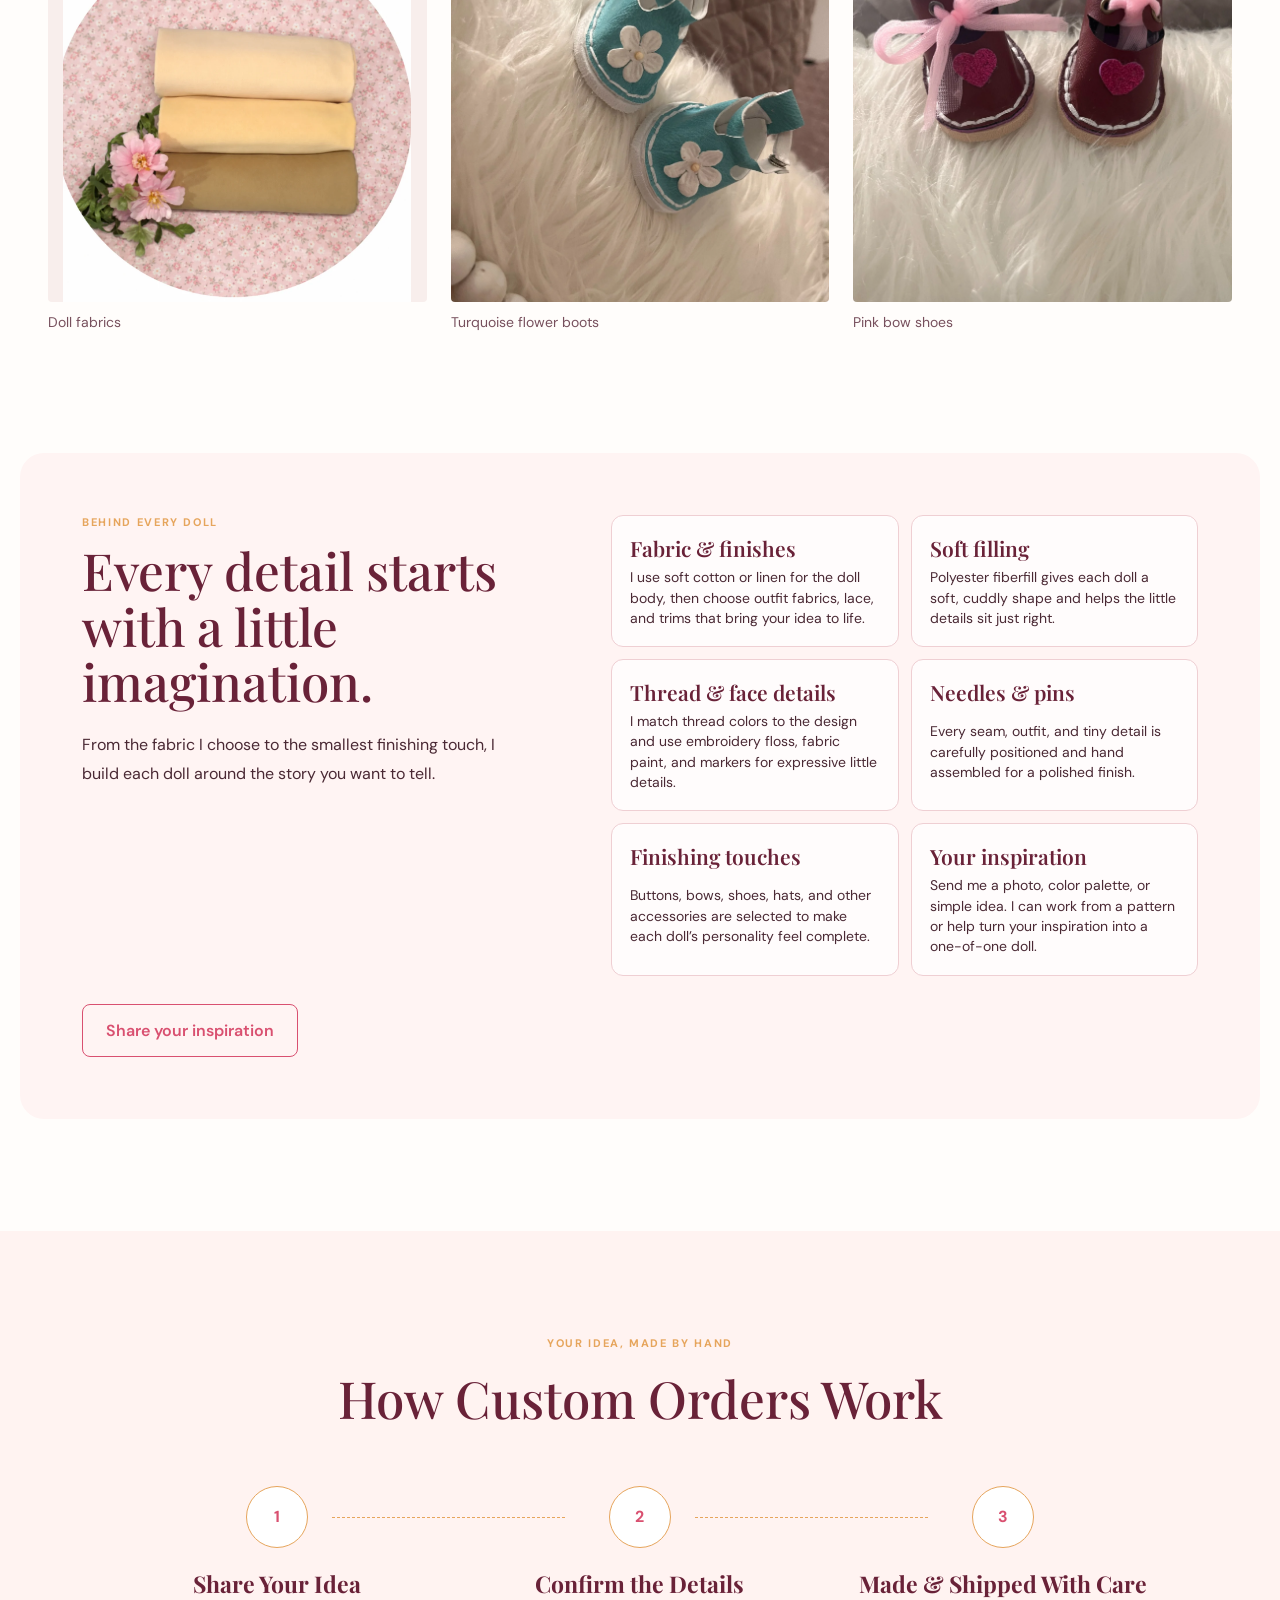
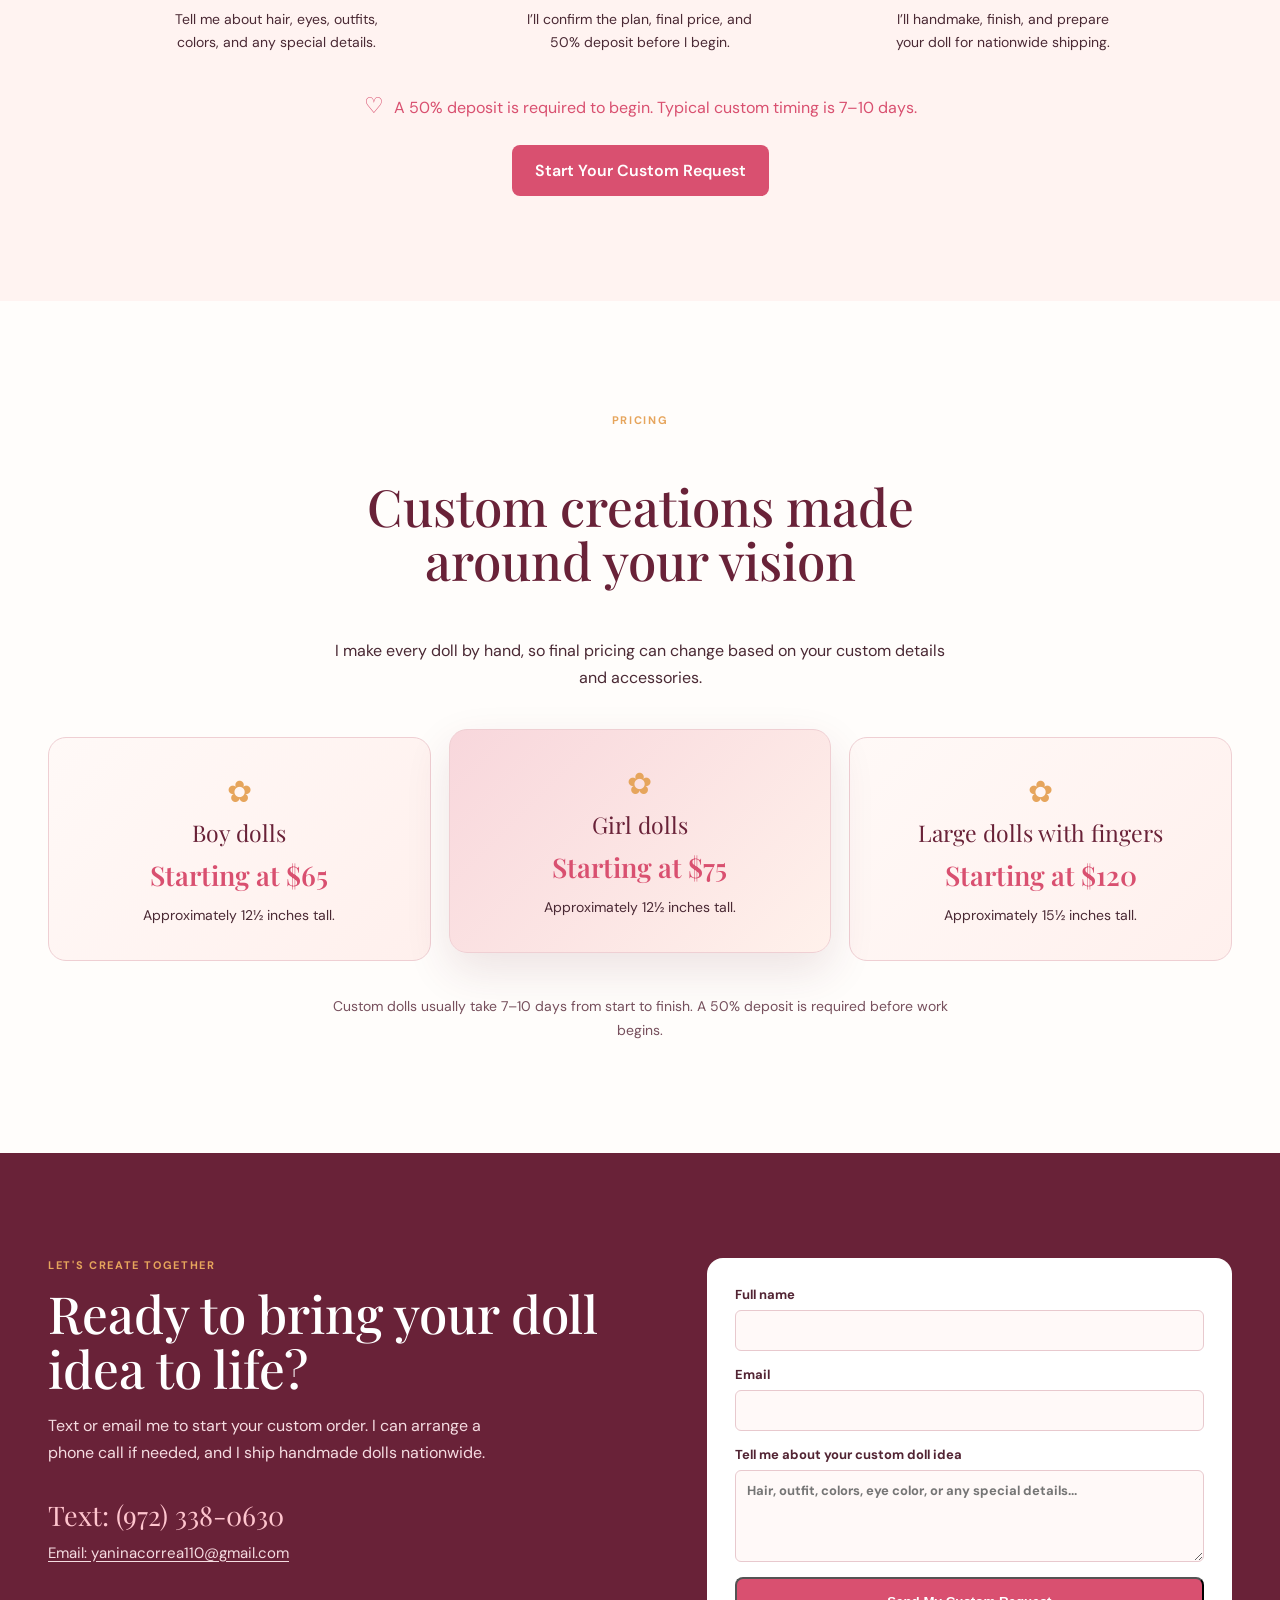
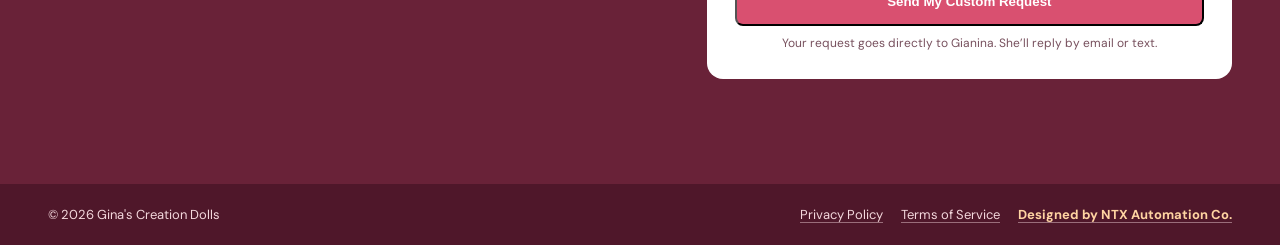
==== commit 17d755e2: "Polish hero exposure and feature final gallery portrait" ====
--- a/index.html
+++ b/index.html
@@ -190,7 +190,7 @@
             </a>
             <figcaption>Little dinosaur</figcaption>
           </figure>
-          <figure class="gallery-card">
+          <figure class="gallery-card gallery-card-featured">
             <a class="gallery-photo gallery-photo-glasses" href="assets/glasses-overalls.webp" target="_blank" rel="noopener">
               <img src="assets/glasses-overalls.webp" alt="Golden-haired doll with black glasses, denim overalls, and lace-up shoes" width="710" height="1536" loading="lazy" decoding="async" />
             </a>
--- a/styles.css
+++ b/styles.css
@@ -218,8 +218,8 @@
 .hero h1 { font-size: clamp(48px, 5.4vw, 78px); }
 .hero .hero-art { position: absolute; inset: 0 0 0 auto; width: min(100%, 1080px); height: 100%; padding: 0; margin: 0; z-index: 0; }
 .hero .hero-photo-frame { width: 100%; height: 100%; aspect-ratio: auto; border-radius: 0; border: 0; padding: 0; box-shadow: none; }
-.hero .hero-photo-frame img { width: 100%; height: 100%; object-fit: cover; object-position: 70% center; border-radius: 0; }
-.hero::after { content: ""; position: absolute; inset: 0; z-index: 1; pointer-events: none; background: linear-gradient(90deg, #fff4f0 0%, rgba(255,244,240,.97) 24%, rgba(255,244,240,.72) 42%, rgba(255,244,240,0) 62%); }
+.hero .hero-photo-frame img { width: 100%; height: 100%; object-fit: cover; object-position: 70% center; border-radius: 0; filter: brightness(.84) contrast(1.08) saturate(.94); }
+.hero::after { content: ""; position: absolute; inset: 0; z-index: 1; pointer-events: none; background: linear-gradient(90deg, #fff4f0 0%, rgba(255,244,240,.94) 24%, rgba(255,244,240,.52) 42%, rgba(255,244,240,0) 58%); }
 .hero .hero-wave { z-index: 2; height: 70px; }
 .hero .eyebrow { color: #99512d; font-size: 12px; }
 @media (min-width: 1700px) { .hero .hero-art { width: 72%; } }
@@ -233,3 +233,44 @@
   .hero .hero-photo-frame img { object-position: 75% center; }
   .hero .hero-intro { max-width: 520px; font-size: 16px; }
 }
+
+
+/* Give the final portrait a deliberate full-width spotlight instead of an orphaned grid cell. */
+.gallery-card-featured {
+  align-items: center;
+  background: linear-gradient(135deg, #fff8f6, #f9e0e3);
+  border: 1px solid var(--line);
+  border-radius: 14px;
+  display: grid;
+  gap: clamp(24px, 5vw, 70px);
+  grid-column: 1 / -1;
+  grid-template-columns: minmax(250px, 390px) 1fr;
+  margin-top: 8px;
+  overflow: hidden;
+  padding: clamp(18px, 3vw, 34px);
+}
+.gallery-card-featured .gallery-photo {
+  width: 100%;
+}
+.gallery-card-featured figcaption {
+  color: var(--ink);
+  font-family: "Playfair Display", serif;
+  font-size: clamp(25px, 3vw, 39px);
+  margin: 0;
+}
+@media (max-width: 850px) {
+  .gallery-card-featured {
+    grid-template-columns: minmax(220px, 330px) 1fr;
+  }
+}
+@media (max-width: 620px) {
+  .gallery-card-featured {
+    grid-template-columns: 1fr;
+  }
+  .gallery-card-featured .gallery-photo {
+    max-width: 330px;
+  }
+  .hero .hero-photo-frame img {
+    filter: brightness(.88) contrast(1.06) saturate(.96);
+  }
+}
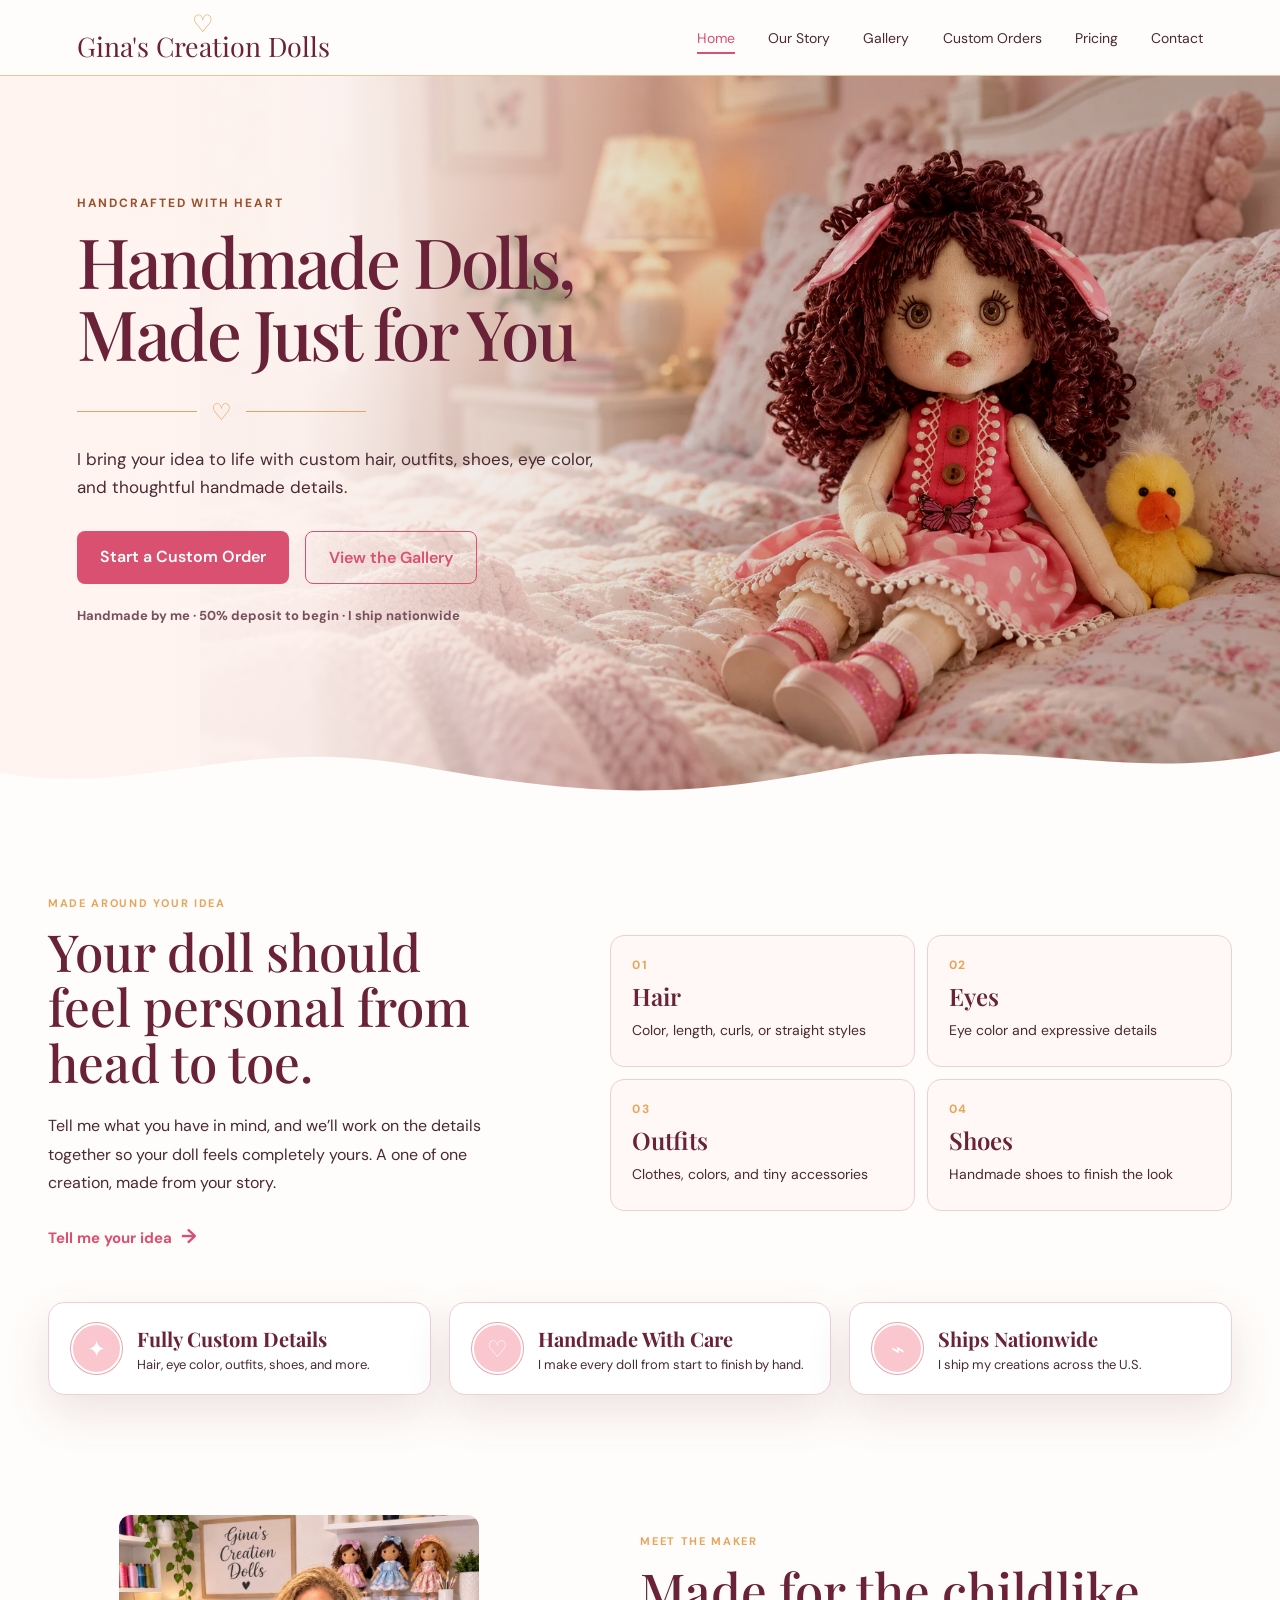
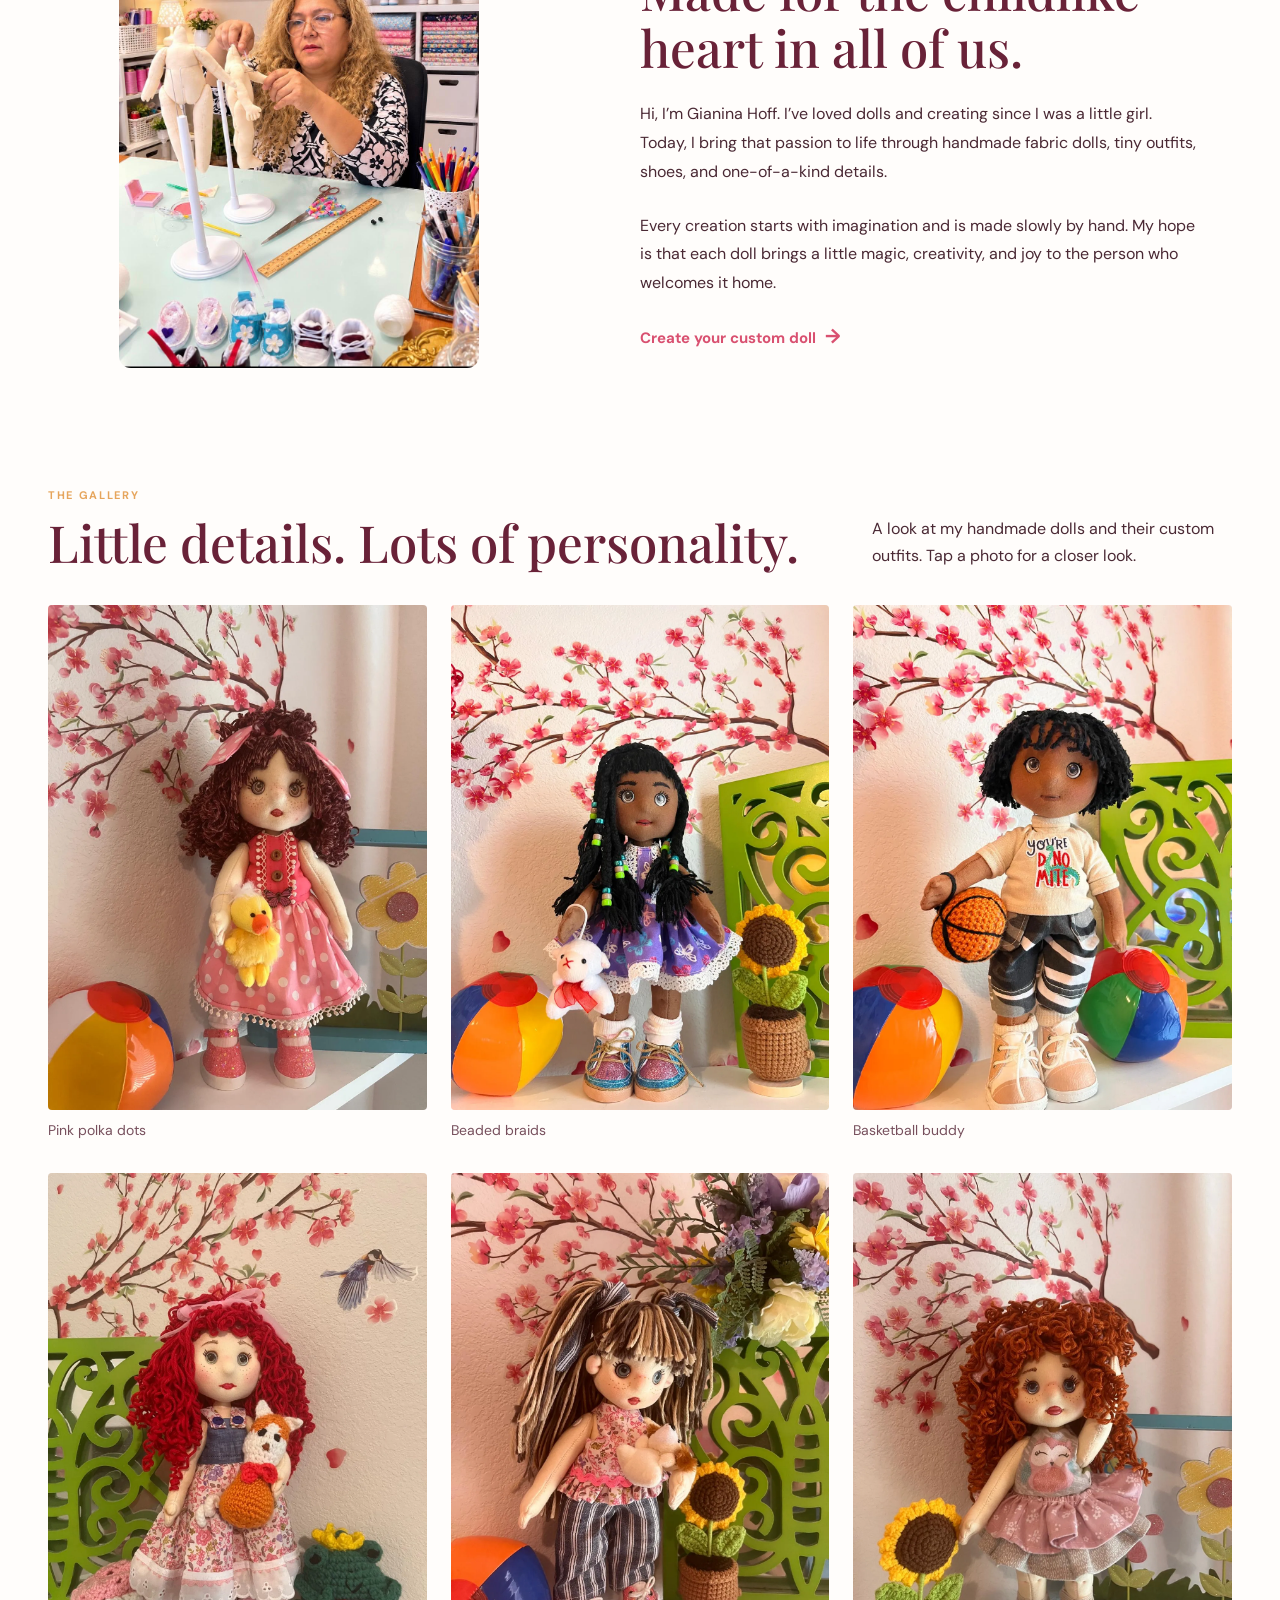
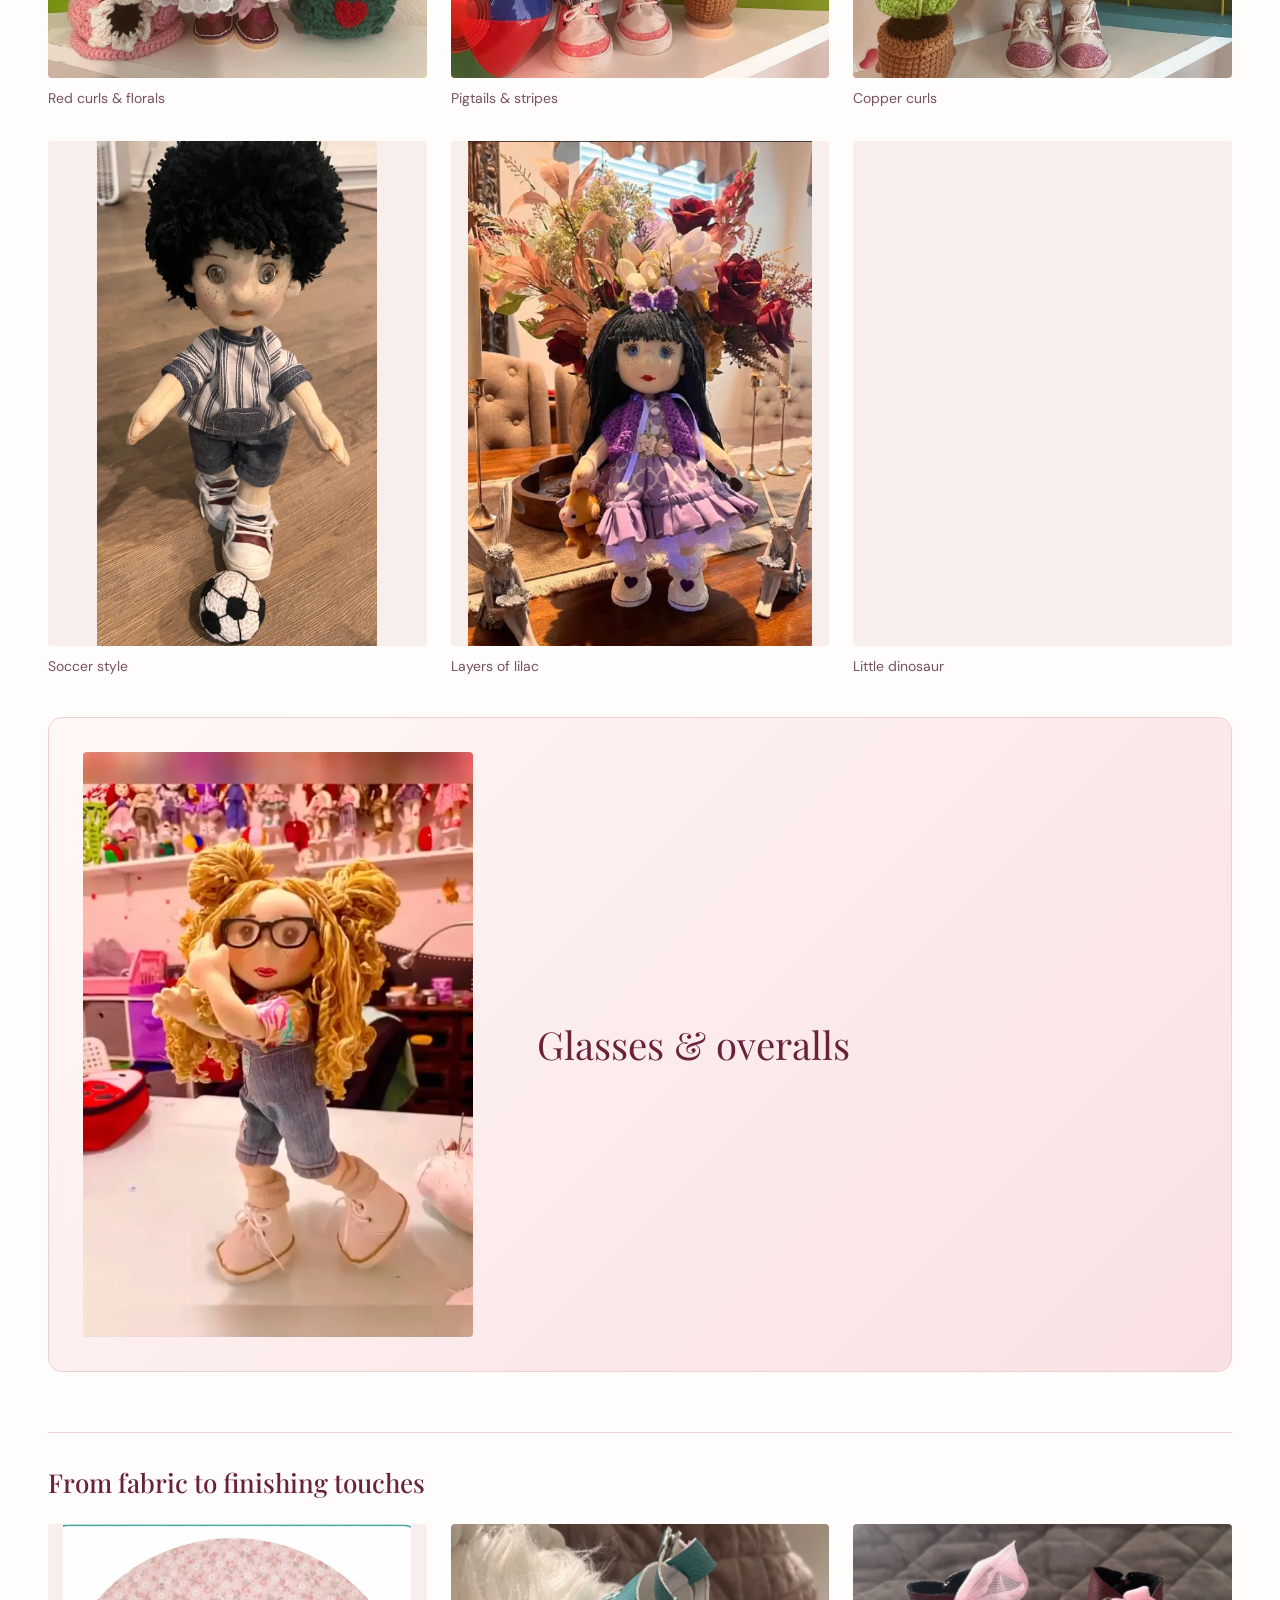
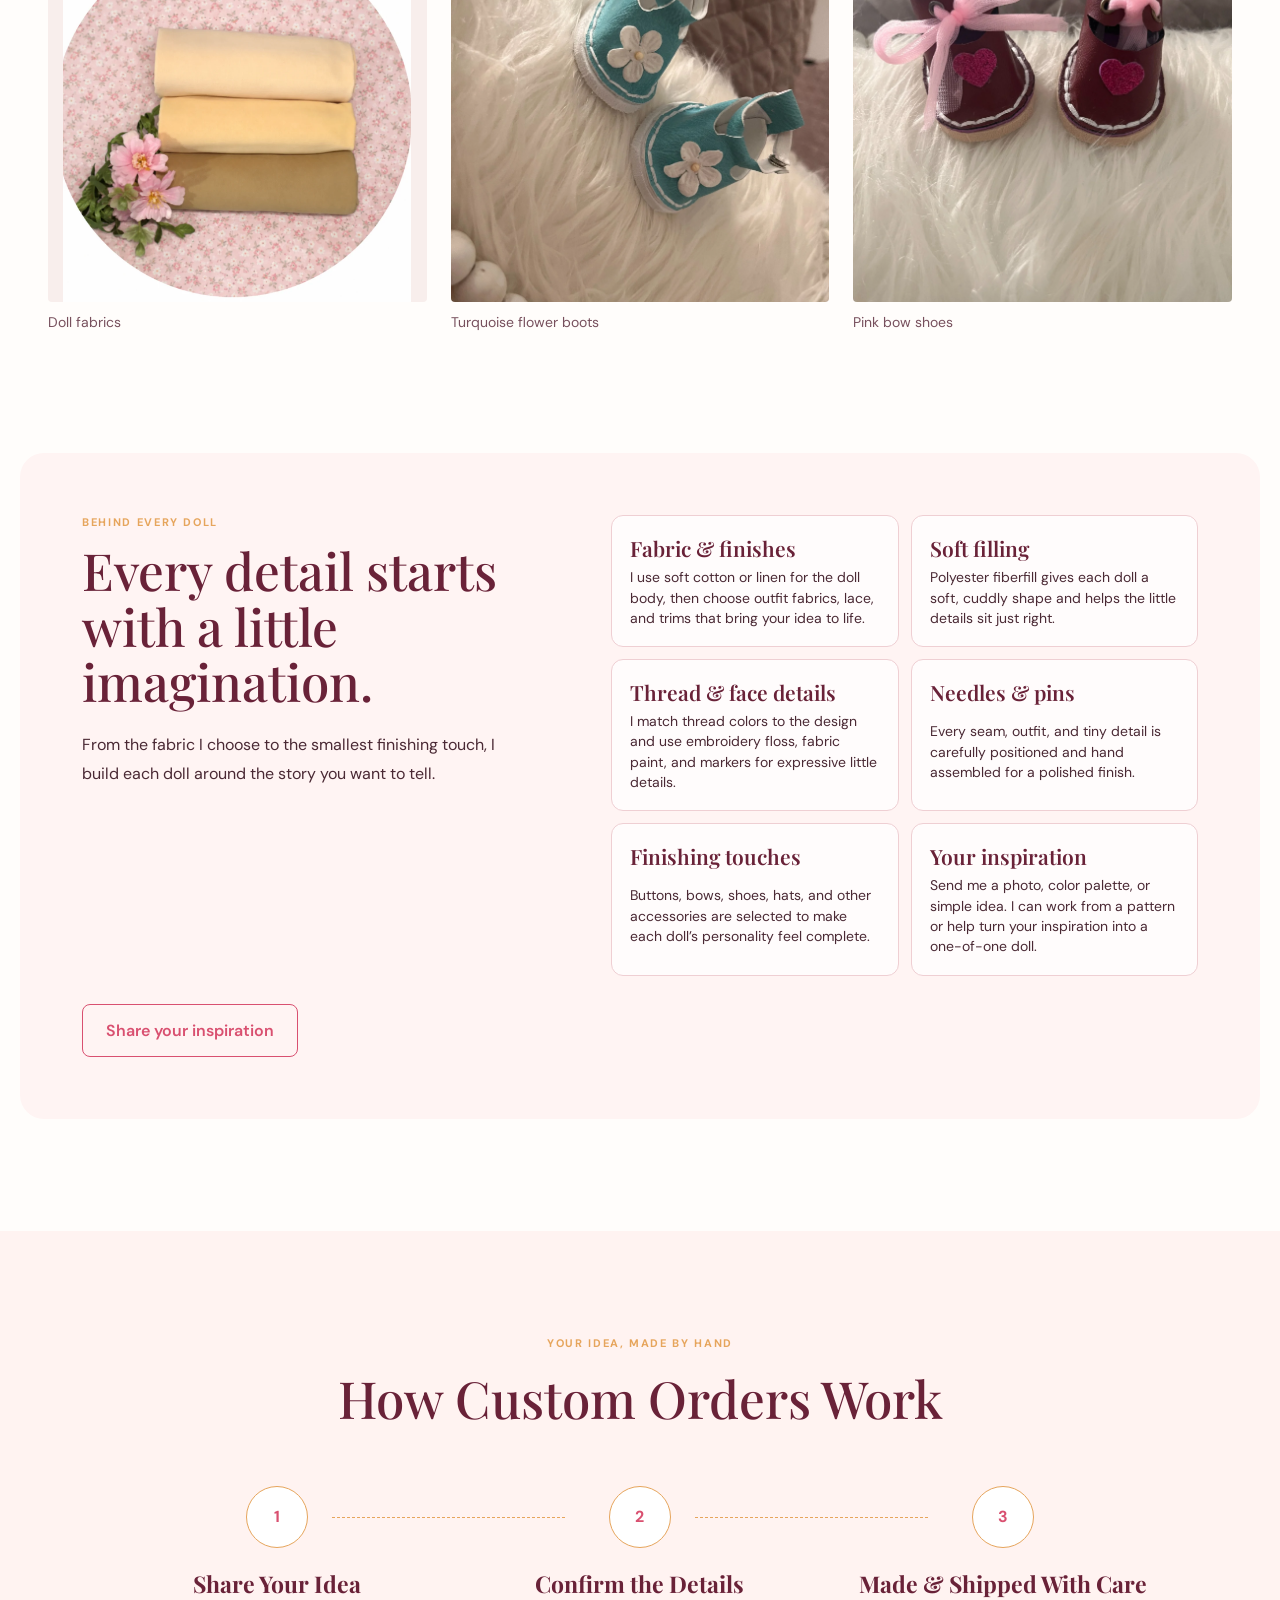
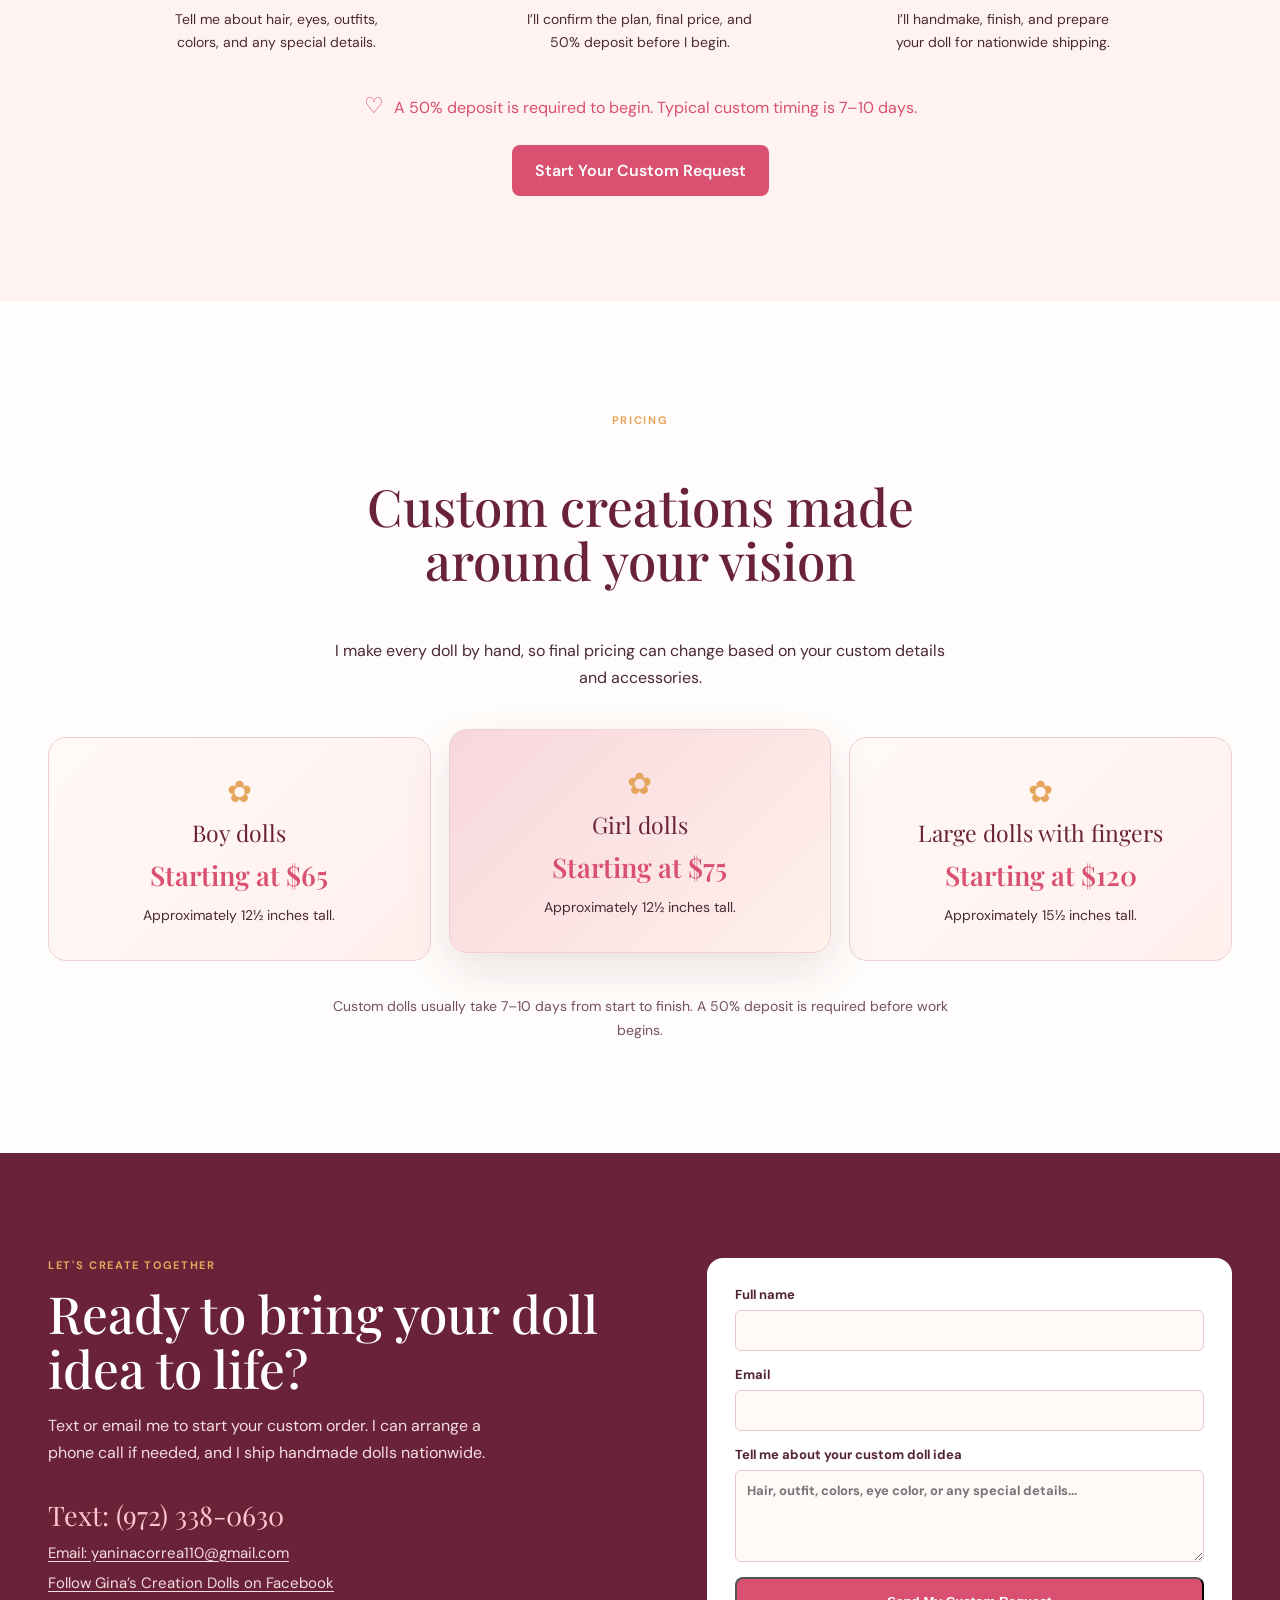
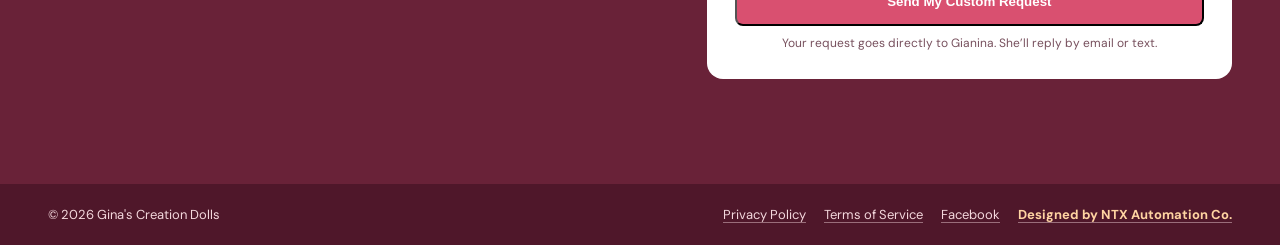
==== commit 42efa19f: "Add Gina's Facebook page across the site" ====
--- a/index.html
+++ b/index.html
@@ -36,7 +36,10 @@
         },
         "telephone": "+1-972-338-0630",
         "email": "yaninacorrea110@gmail.com",
-        "areaServed": "US"
+        "areaServed": "US",
+        "sameAs": [
+          "https://www.facebook.com/people/Ginas-Creation-Dolls/61590723359042/"
+        ]
       }
     </script>
   </head>
@@ -289,6 +292,7 @@
           <p>Text or email me to start your custom order. I can arrange a phone call if needed, and I ship handmade dolls nationwide.</p>
           <a href="sms:+19723380630" class="contact-phone">Text: (972) 338-0630</a>
           <a href="mailto:yaninacorrea110@gmail.com" class="contact-email">Email: yaninacorrea110@gmail.com</a>
+          <a href="https://www.facebook.com/people/Ginas-Creation-Dolls/61590723359042/" class="contact-email" target="_blank" rel="noopener noreferrer">Follow Gina’s Creation Dolls on Facebook</a>
         </div>
         <form class="contact-form" id="order-form" action="https://formsubmit.co/yaninacorrea110@gmail.com" method="POST">
           <input type="hidden" name="_subject" value="New Gina’s Creation Dolls custom order request" />
@@ -309,6 +313,7 @@
       <div class="footer-links">
         <a href="privacy.html">Privacy Policy</a>
         <a href="terms.html">Terms of Service</a>
+        <a href="https://www.facebook.com/people/Ginas-Creation-Dolls/61590723359042/" target="_blank" rel="noopener noreferrer">Facebook</a>
         <a class="ntx-credit" href="https://ntxautomationco.com/" target="_blank" rel="noopener">Designed by NTX Automation Co.</a>
       </div>
     </footer>
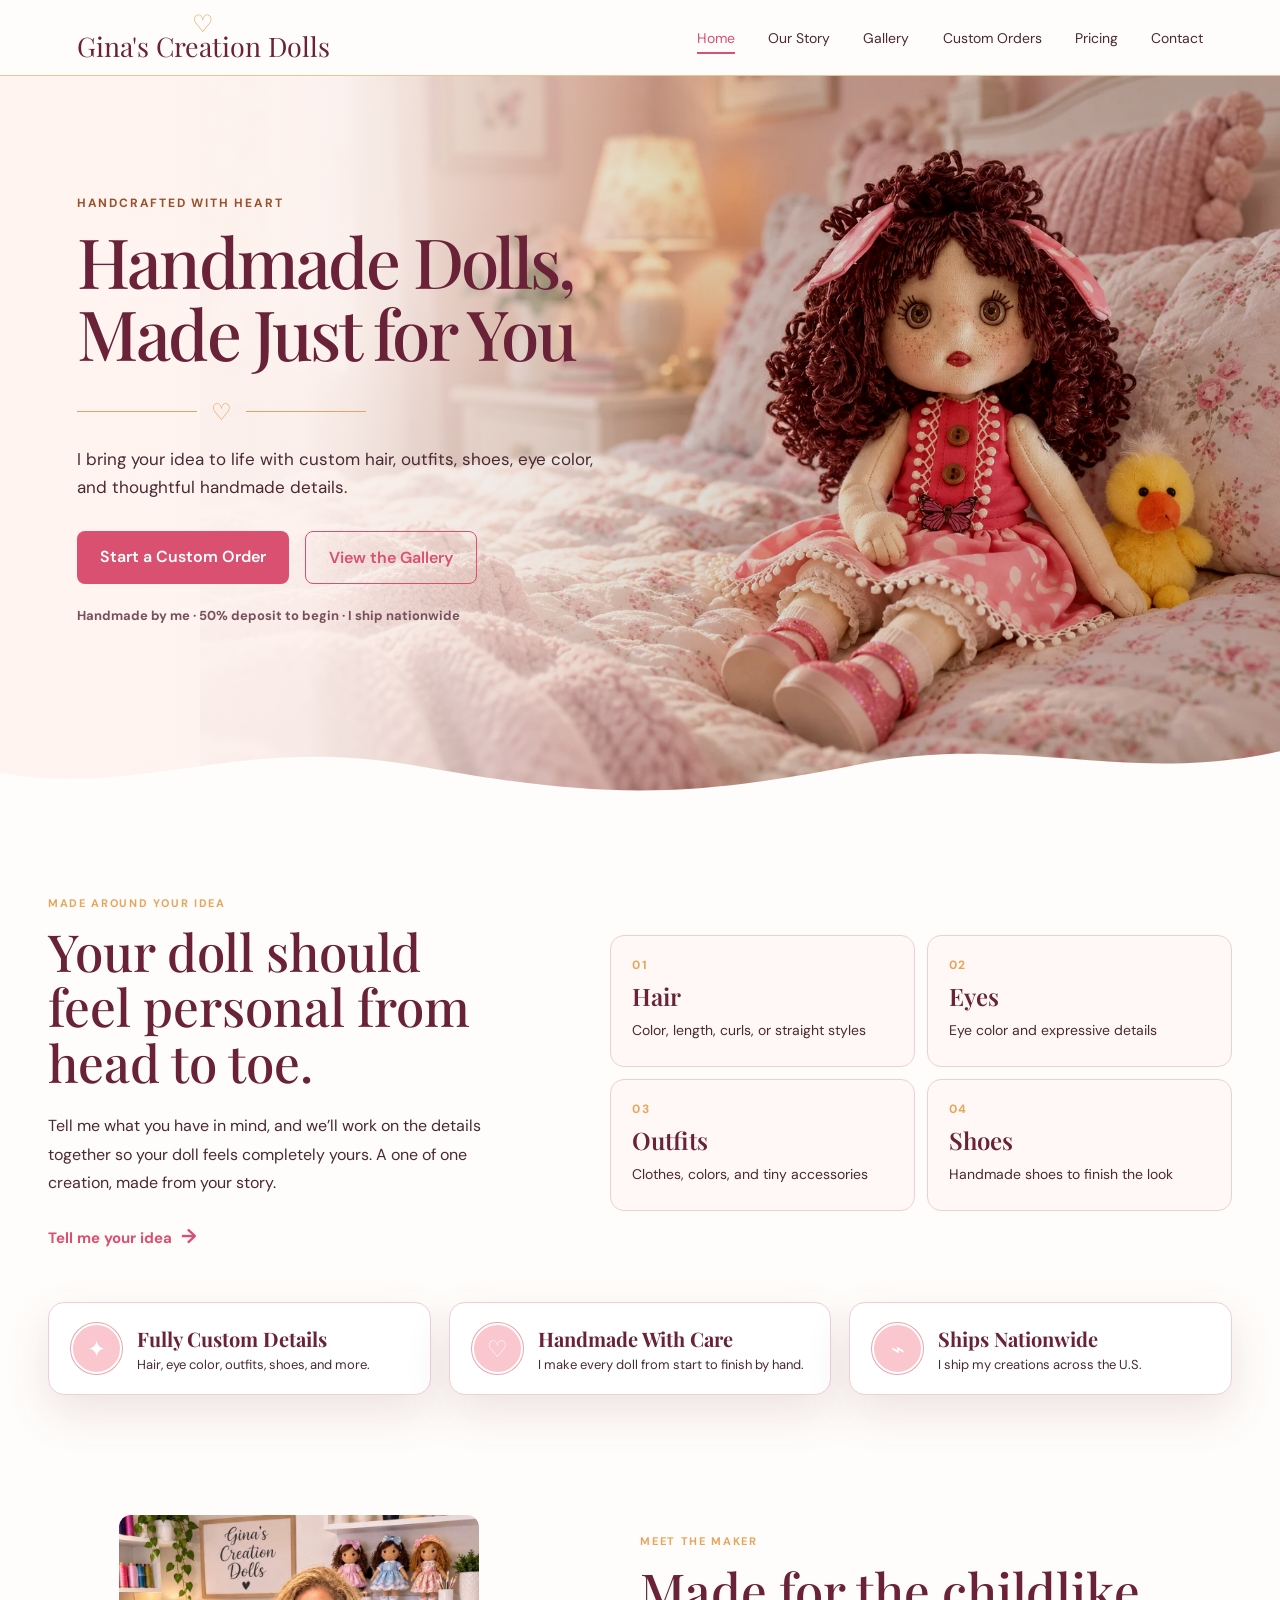
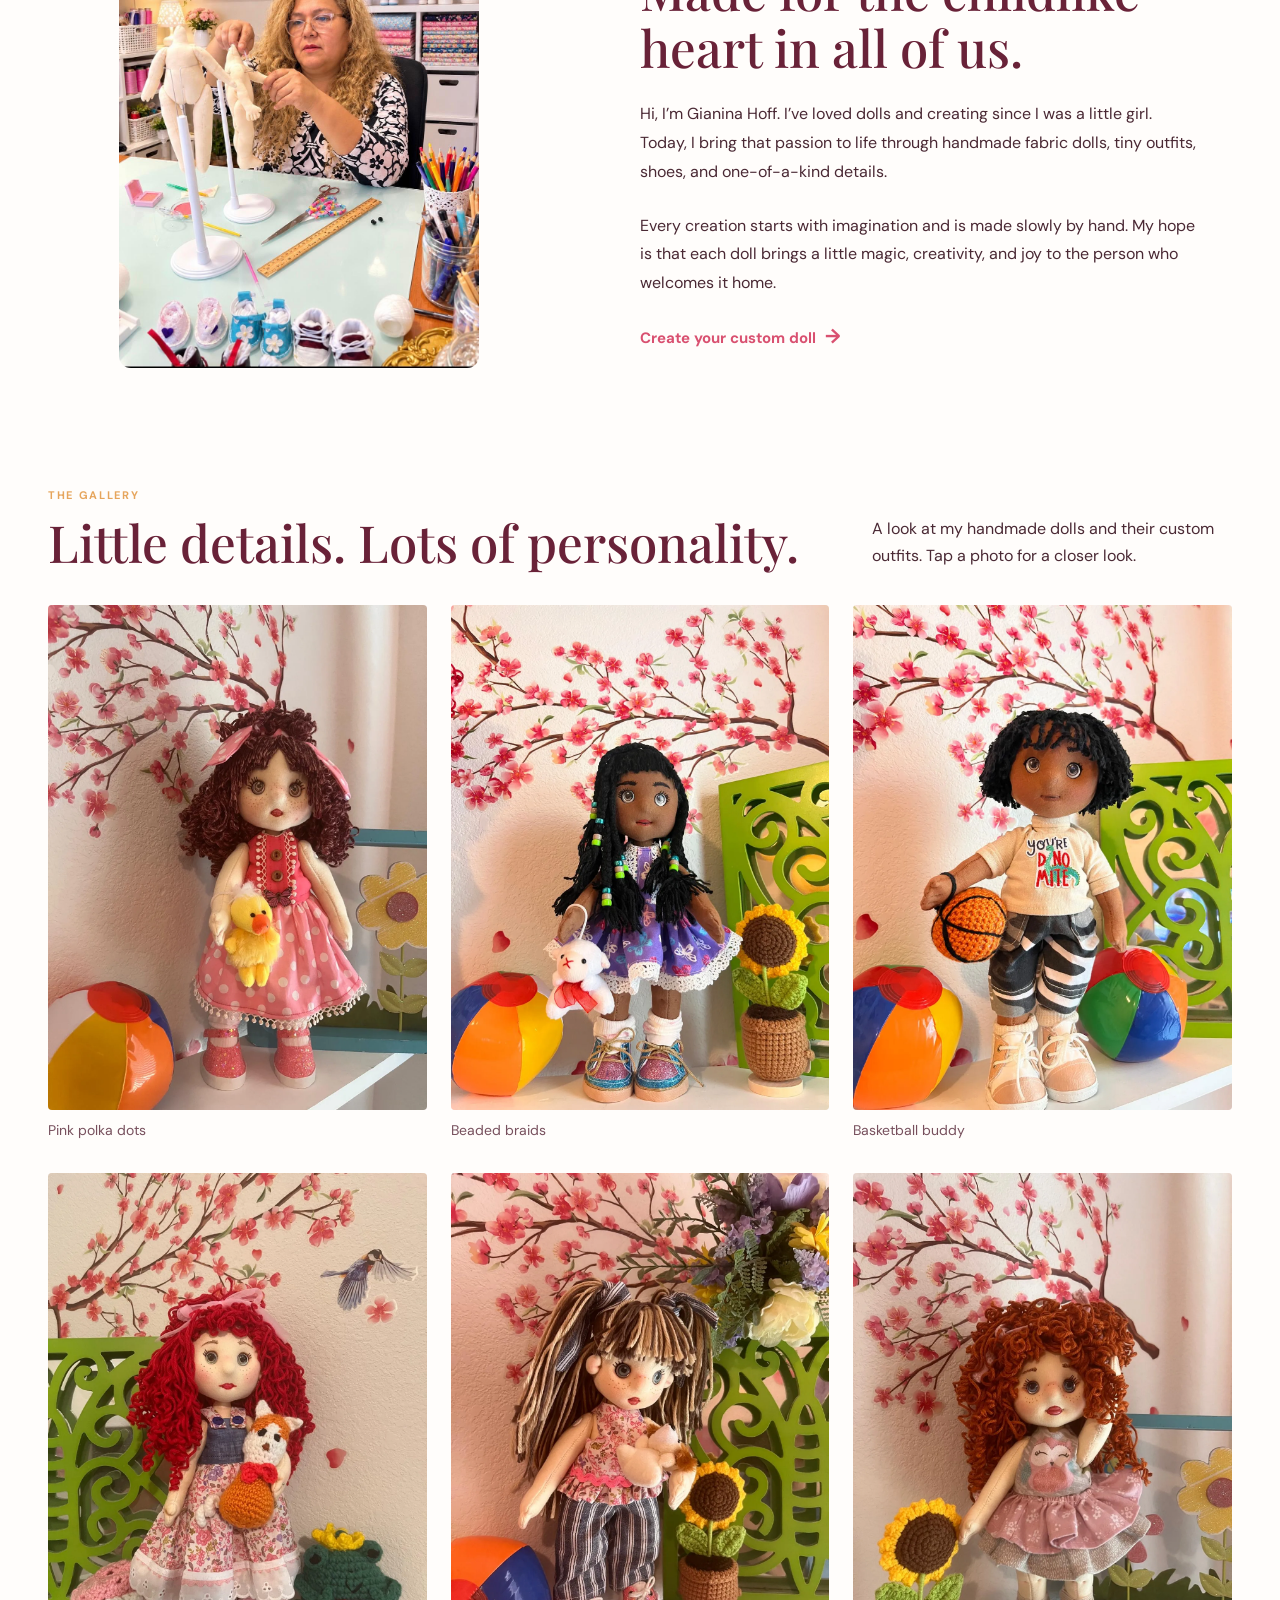
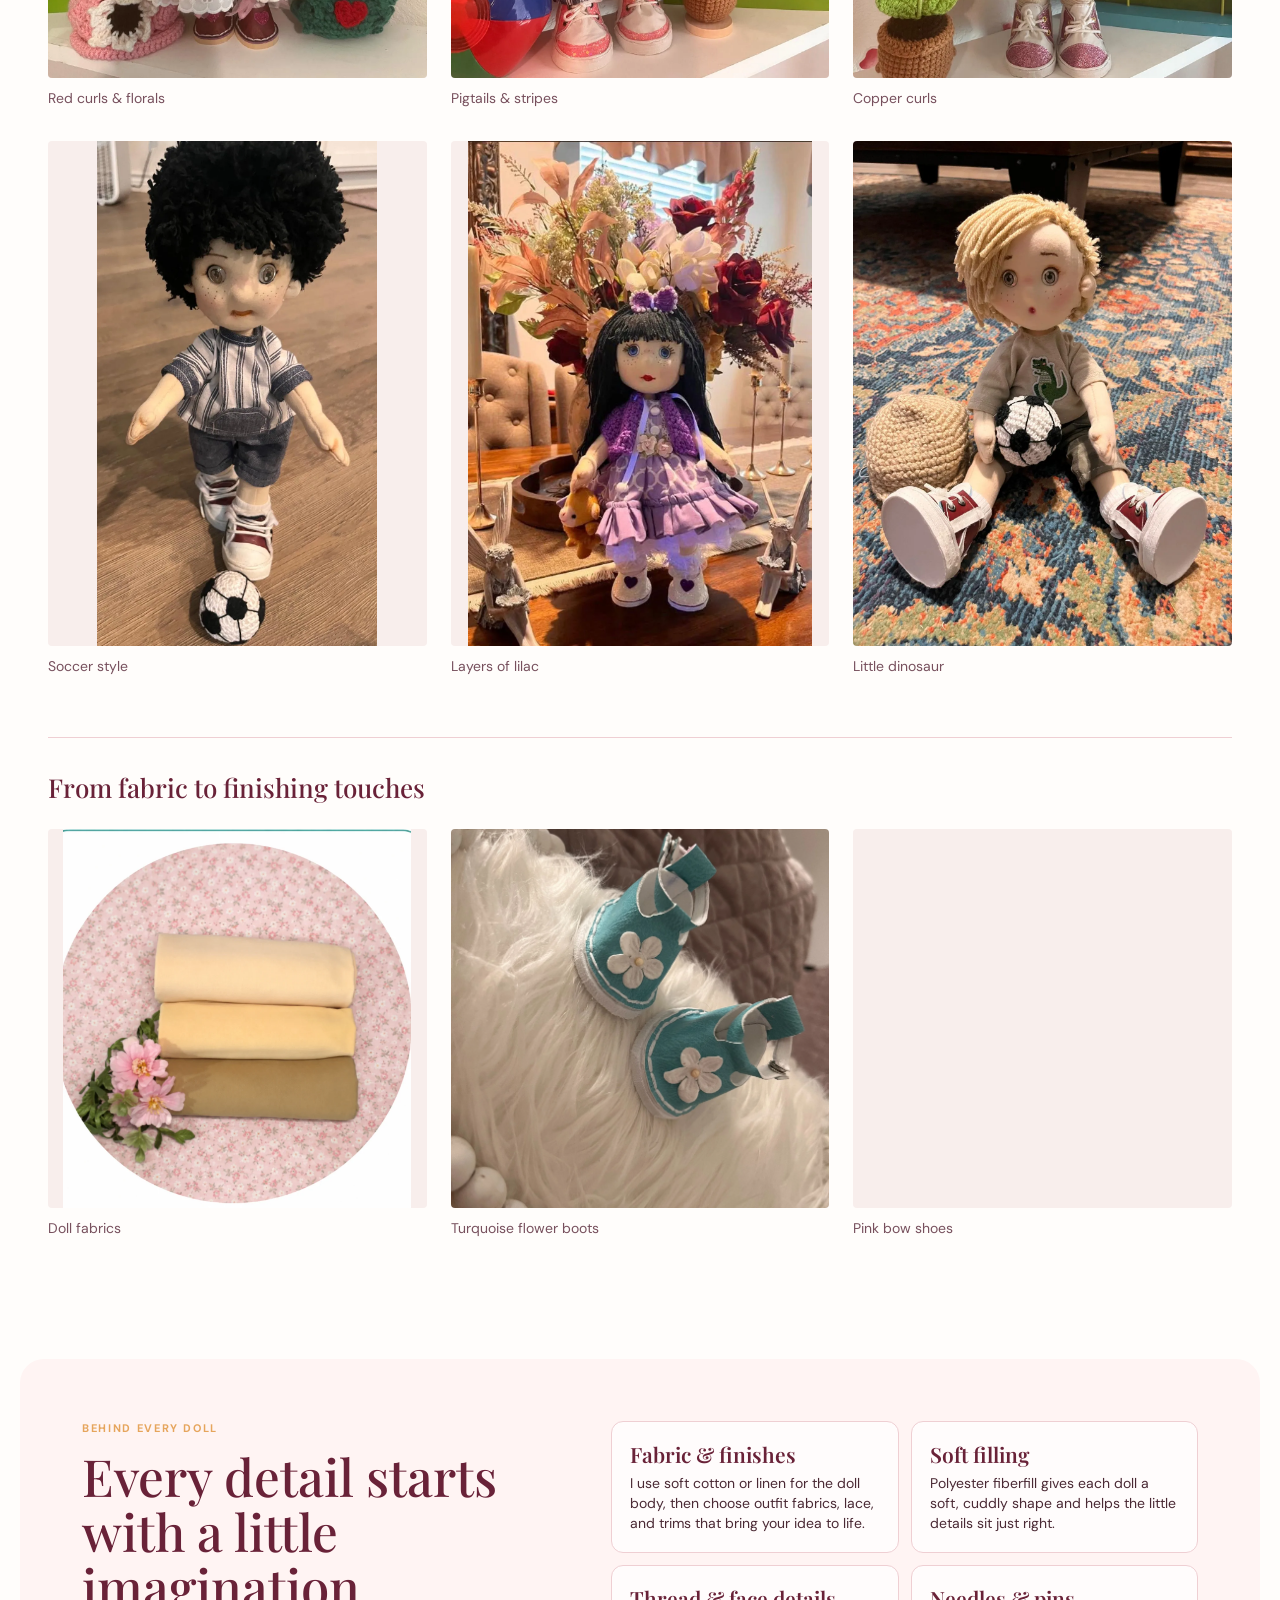
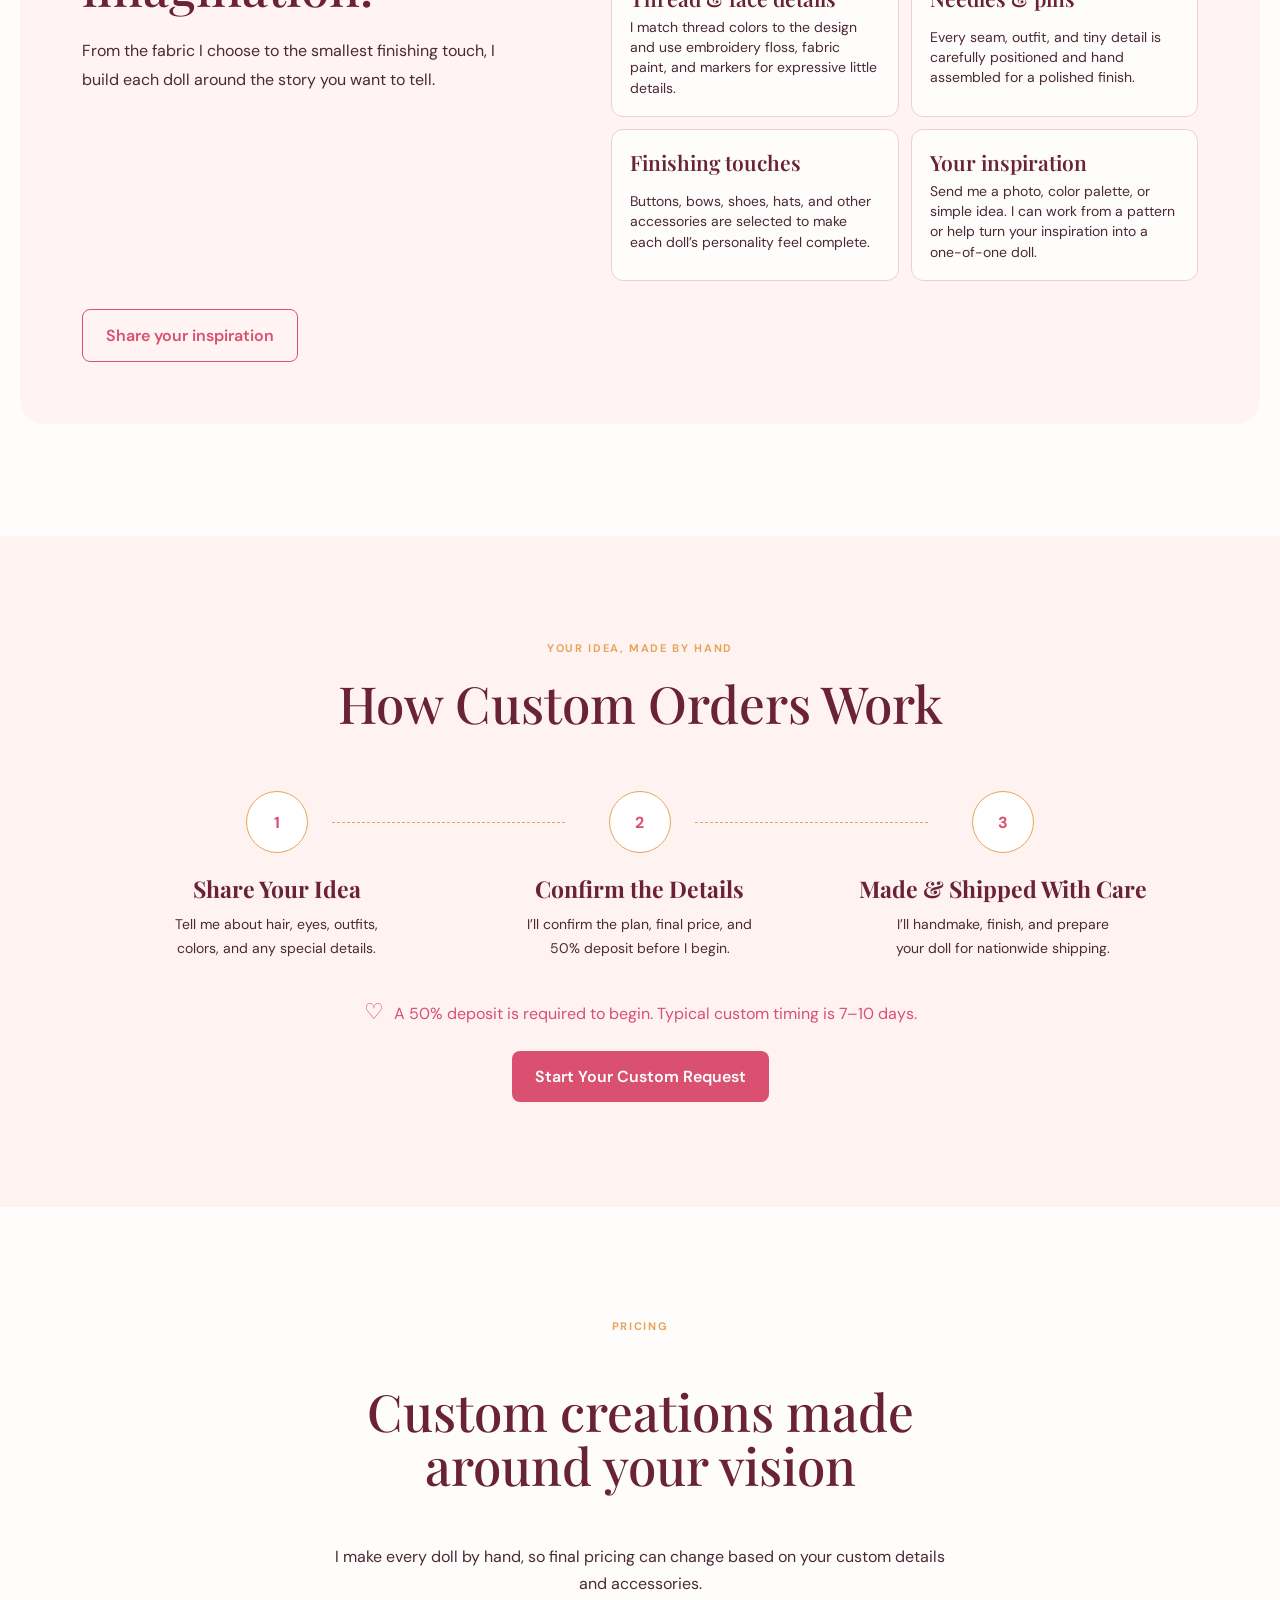
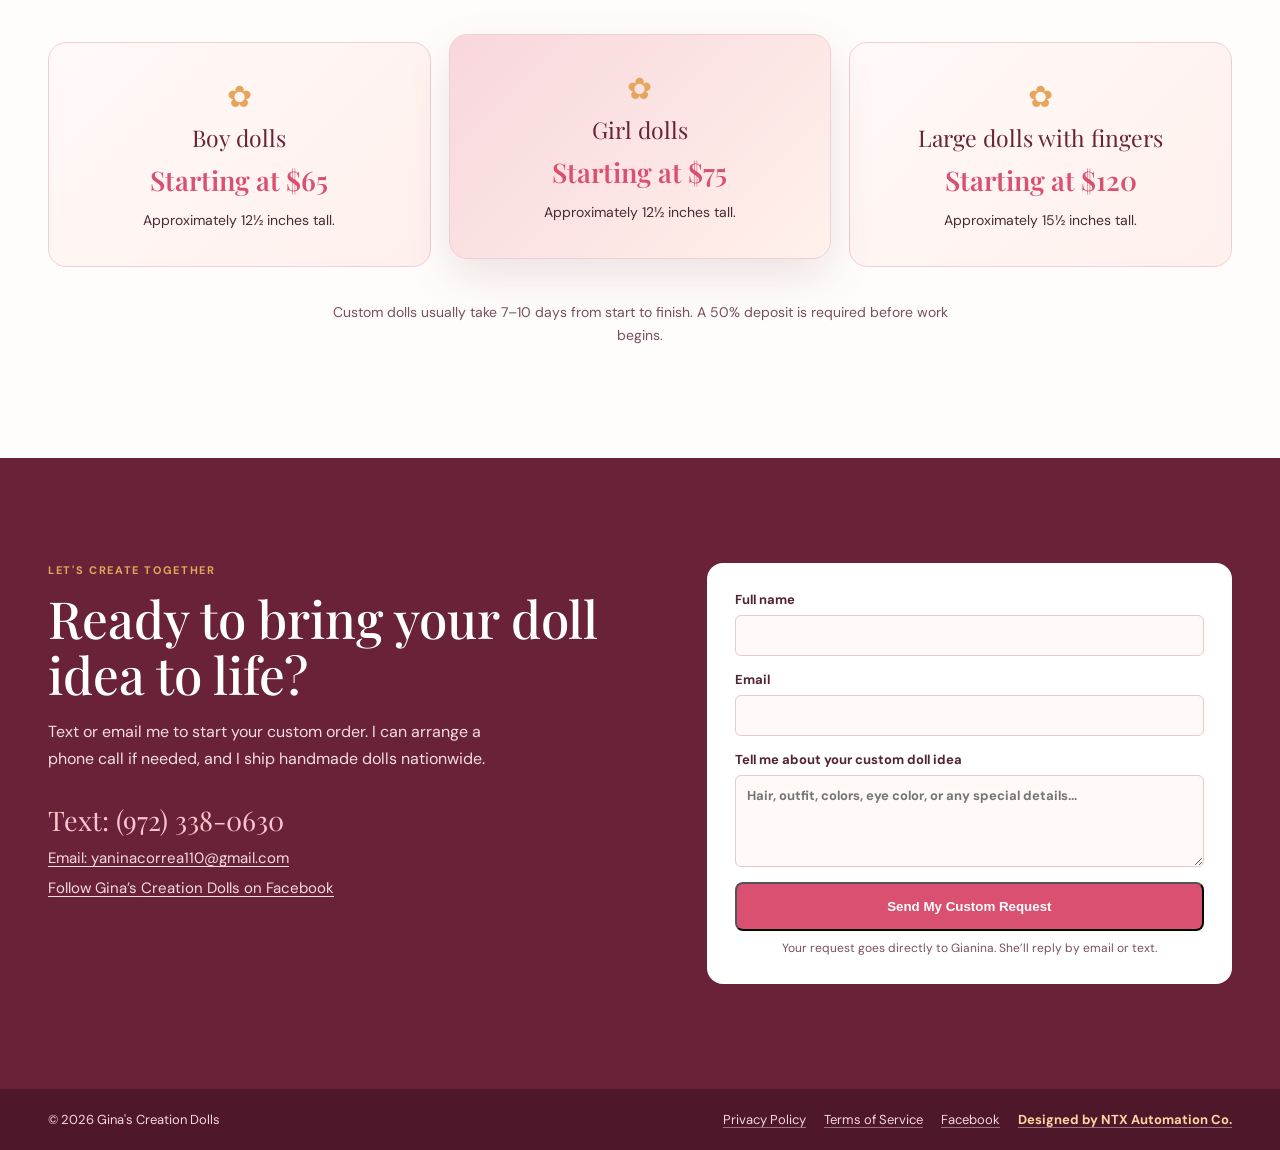
==== commit 8c73aa12: "Balance gallery with nine strongest doll photos" ====
--- a/index.html
+++ b/index.html
@@ -193,12 +193,6 @@
             </a>
             <figcaption>Little dinosaur</figcaption>
           </figure>
-          <figure class="gallery-card gallery-card-featured">
-            <a class="gallery-photo gallery-photo-glasses" href="assets/glasses-overalls.webp" target="_blank" rel="noopener">
-              <img src="assets/glasses-overalls.webp" alt="Golden-haired doll with black glasses, denim overalls, and lace-up shoes" width="710" height="1536" loading="lazy" decoding="async" />
-            </a>
-            <figcaption>Glasses &amp; overalls</figcaption>
-          </figure>
         </div>
         <div class="craft-details">
           <h3>From fabric to finishing touches</h3>
--- a/styles.css
+++ b/styles.css
@@ -234,43 +234,3 @@
   .hero .hero-intro { max-width: 520px; font-size: 16px; }
 }
 
-
-/* Give the final portrait a deliberate full-width spotlight instead of an orphaned grid cell. */
-.gallery-card-featured {
-  align-items: center;
-  background: linear-gradient(135deg, #fff8f6, #f9e0e3);
-  border: 1px solid var(--line);
-  border-radius: 14px;
-  display: grid;
-  gap: clamp(24px, 5vw, 70px);
-  grid-column: 1 / -1;
-  grid-template-columns: minmax(250px, 390px) 1fr;
-  margin-top: 8px;
-  overflow: hidden;
-  padding: clamp(18px, 3vw, 34px);
-}
-.gallery-card-featured .gallery-photo {
-  width: 100%;
-}
-.gallery-card-featured figcaption {
-  color: var(--ink);
-  font-family: "Playfair Display", serif;
-  font-size: clamp(25px, 3vw, 39px);
-  margin: 0;
-}
-@media (max-width: 850px) {
-  .gallery-card-featured {
-    grid-template-columns: minmax(220px, 330px) 1fr;
-  }
-}
-@media (max-width: 620px) {
-  .gallery-card-featured {
-    grid-template-columns: 1fr;
-  }
-  .gallery-card-featured .gallery-photo {
-    max-width: 330px;
-  }
-  .hero .hero-photo-frame img {
-    filter: brightness(.88) contrast(1.06) saturate(.96);
-  }
-}
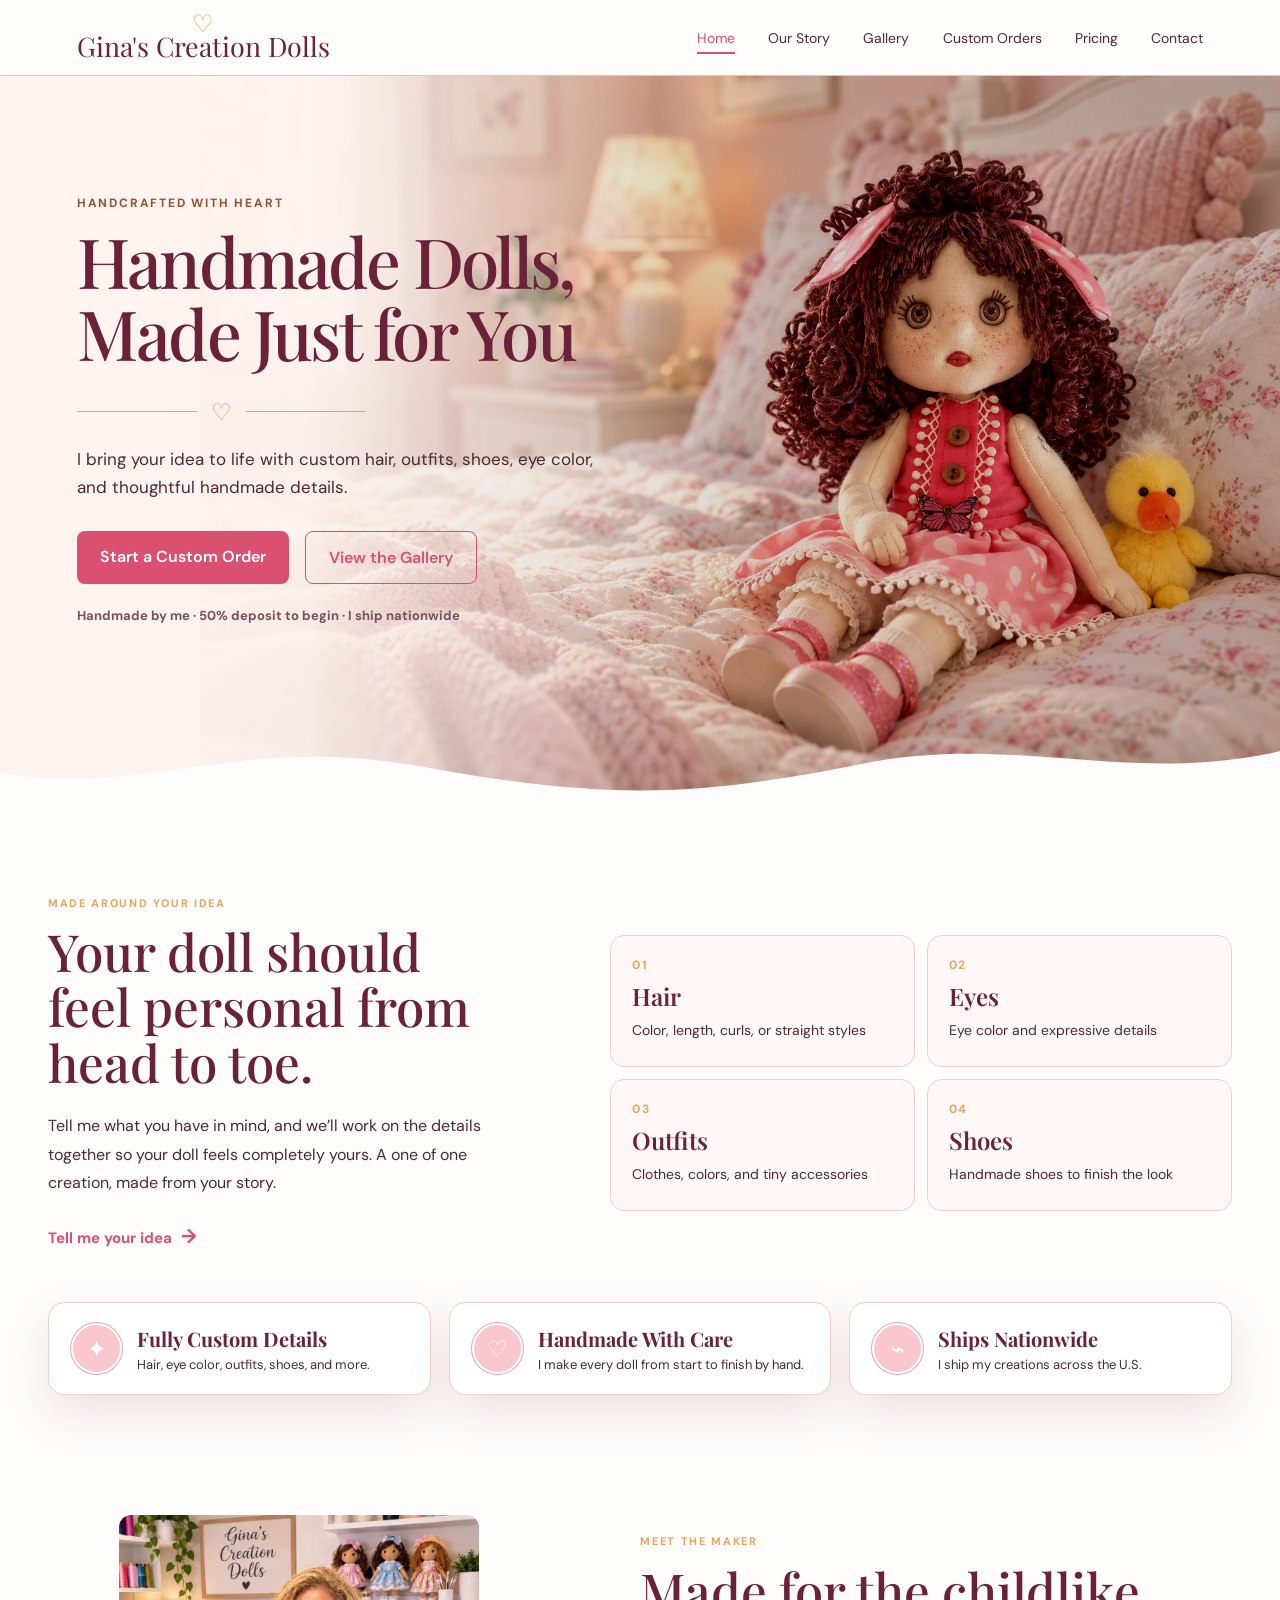
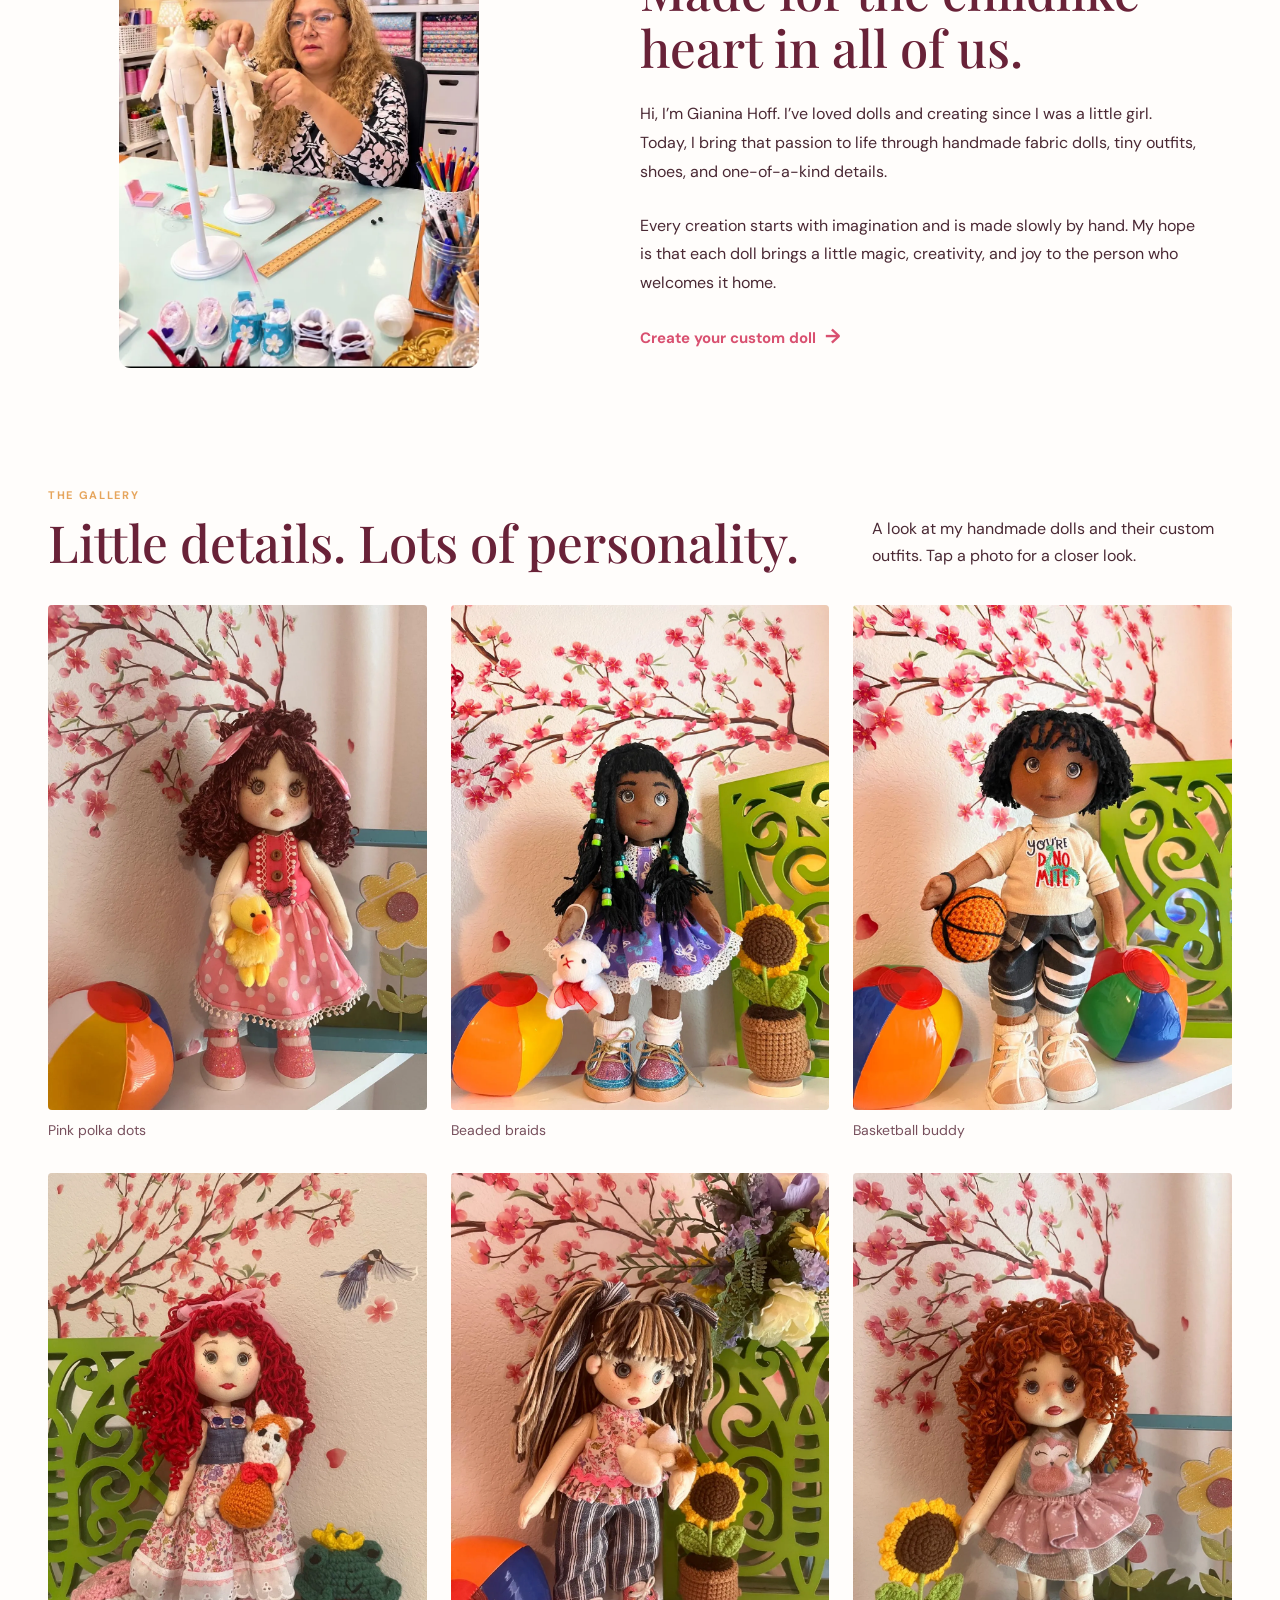
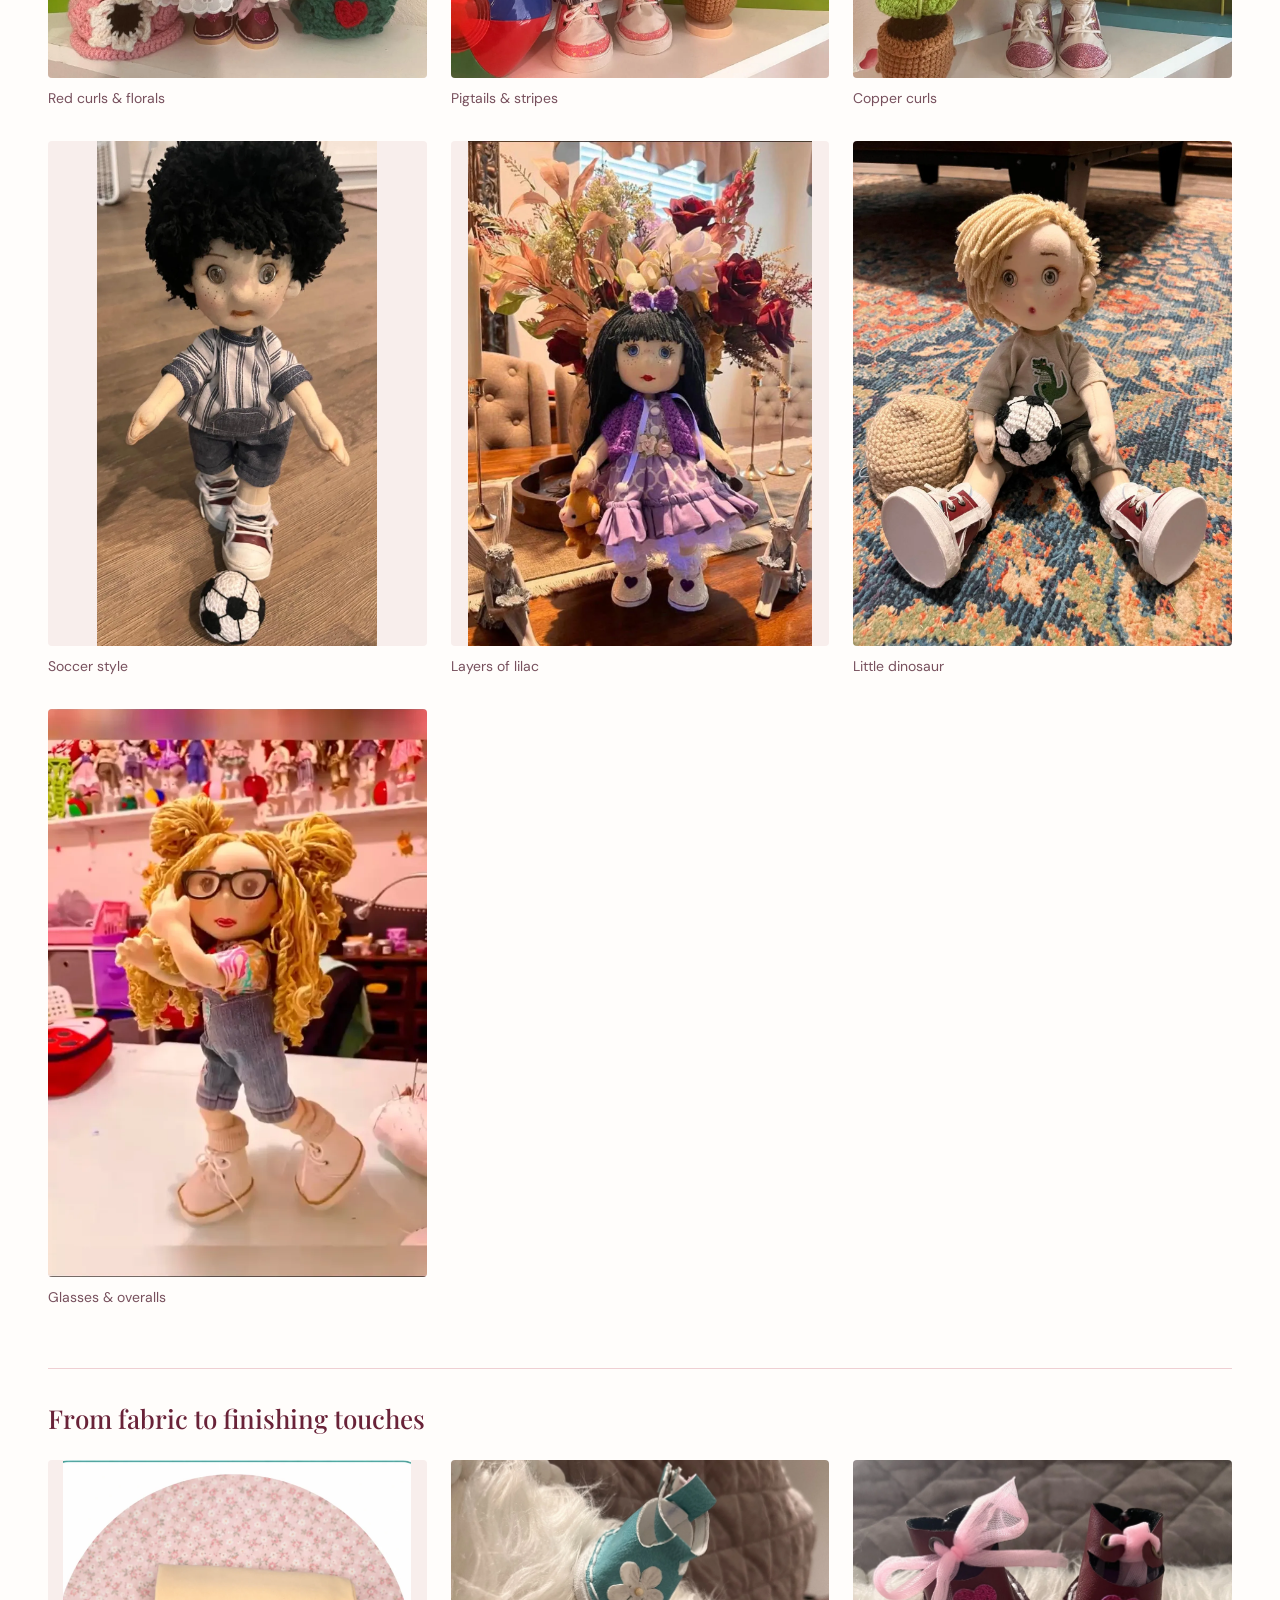
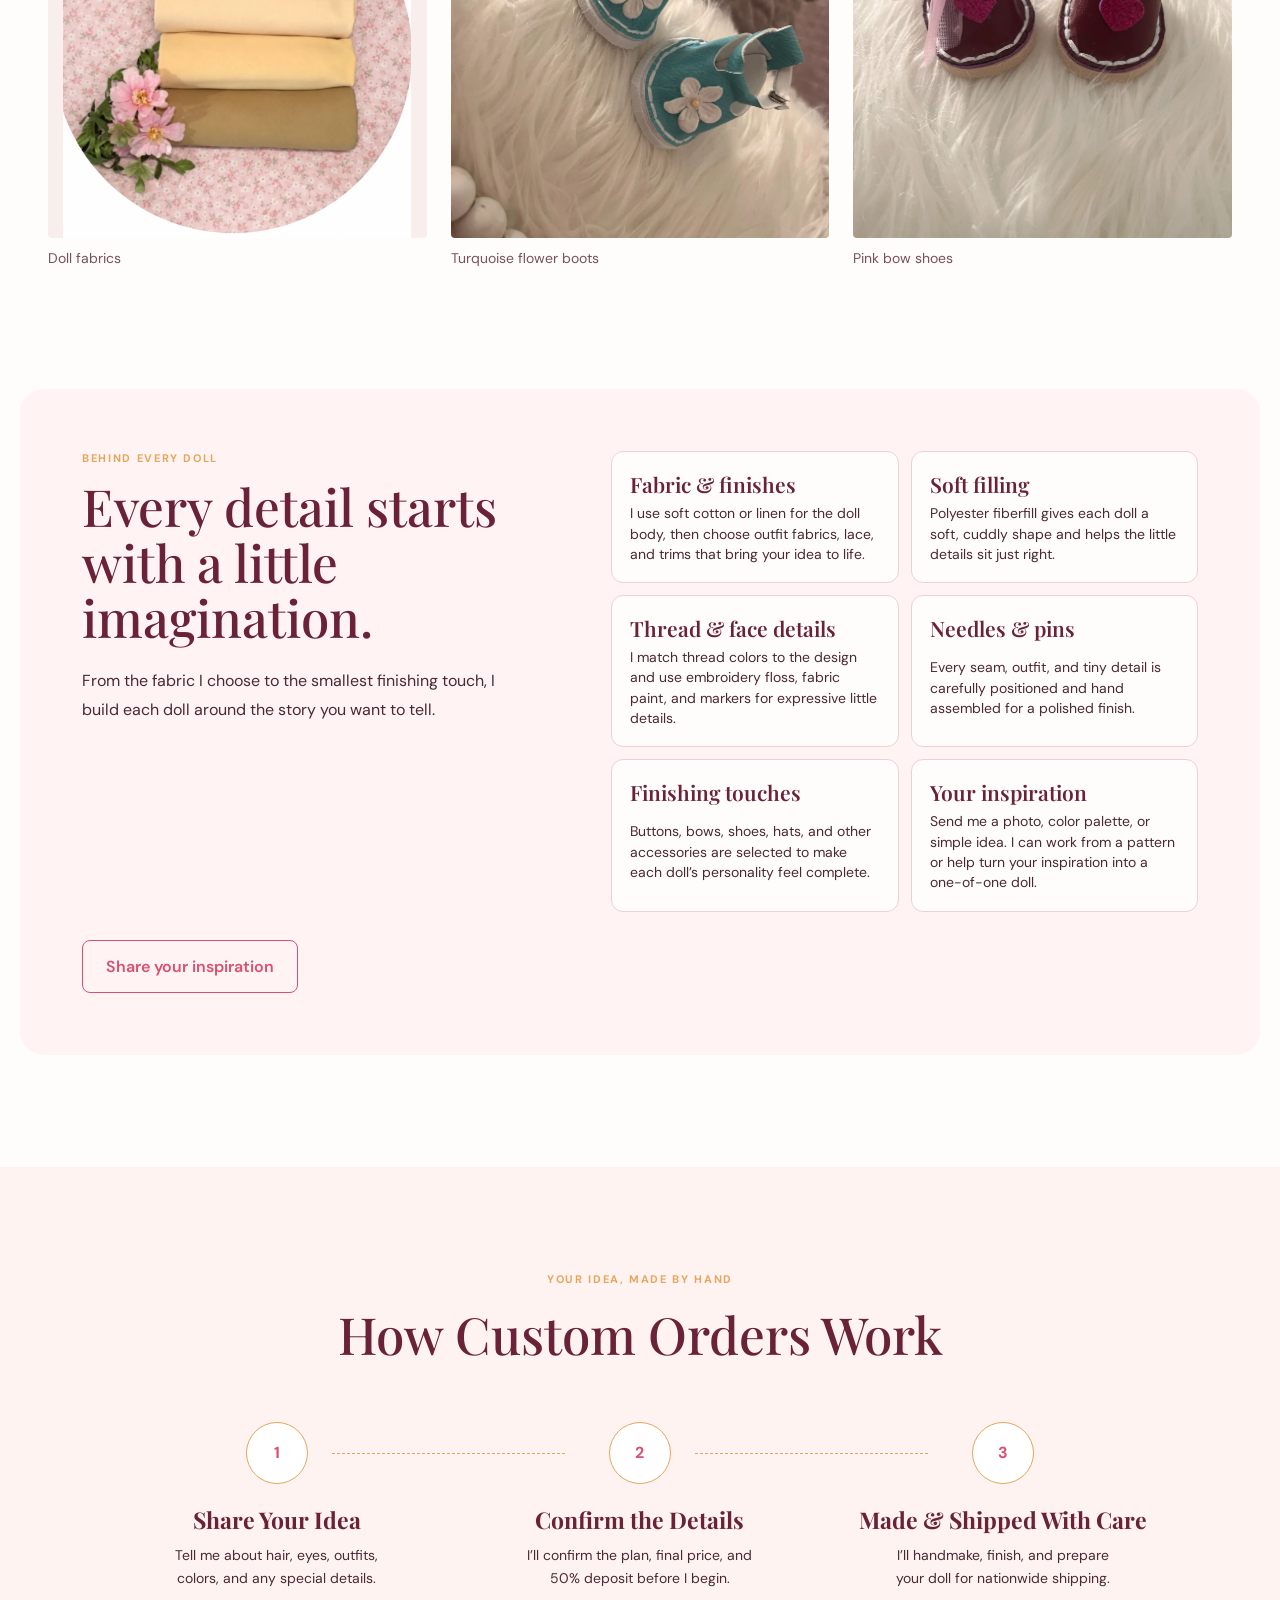
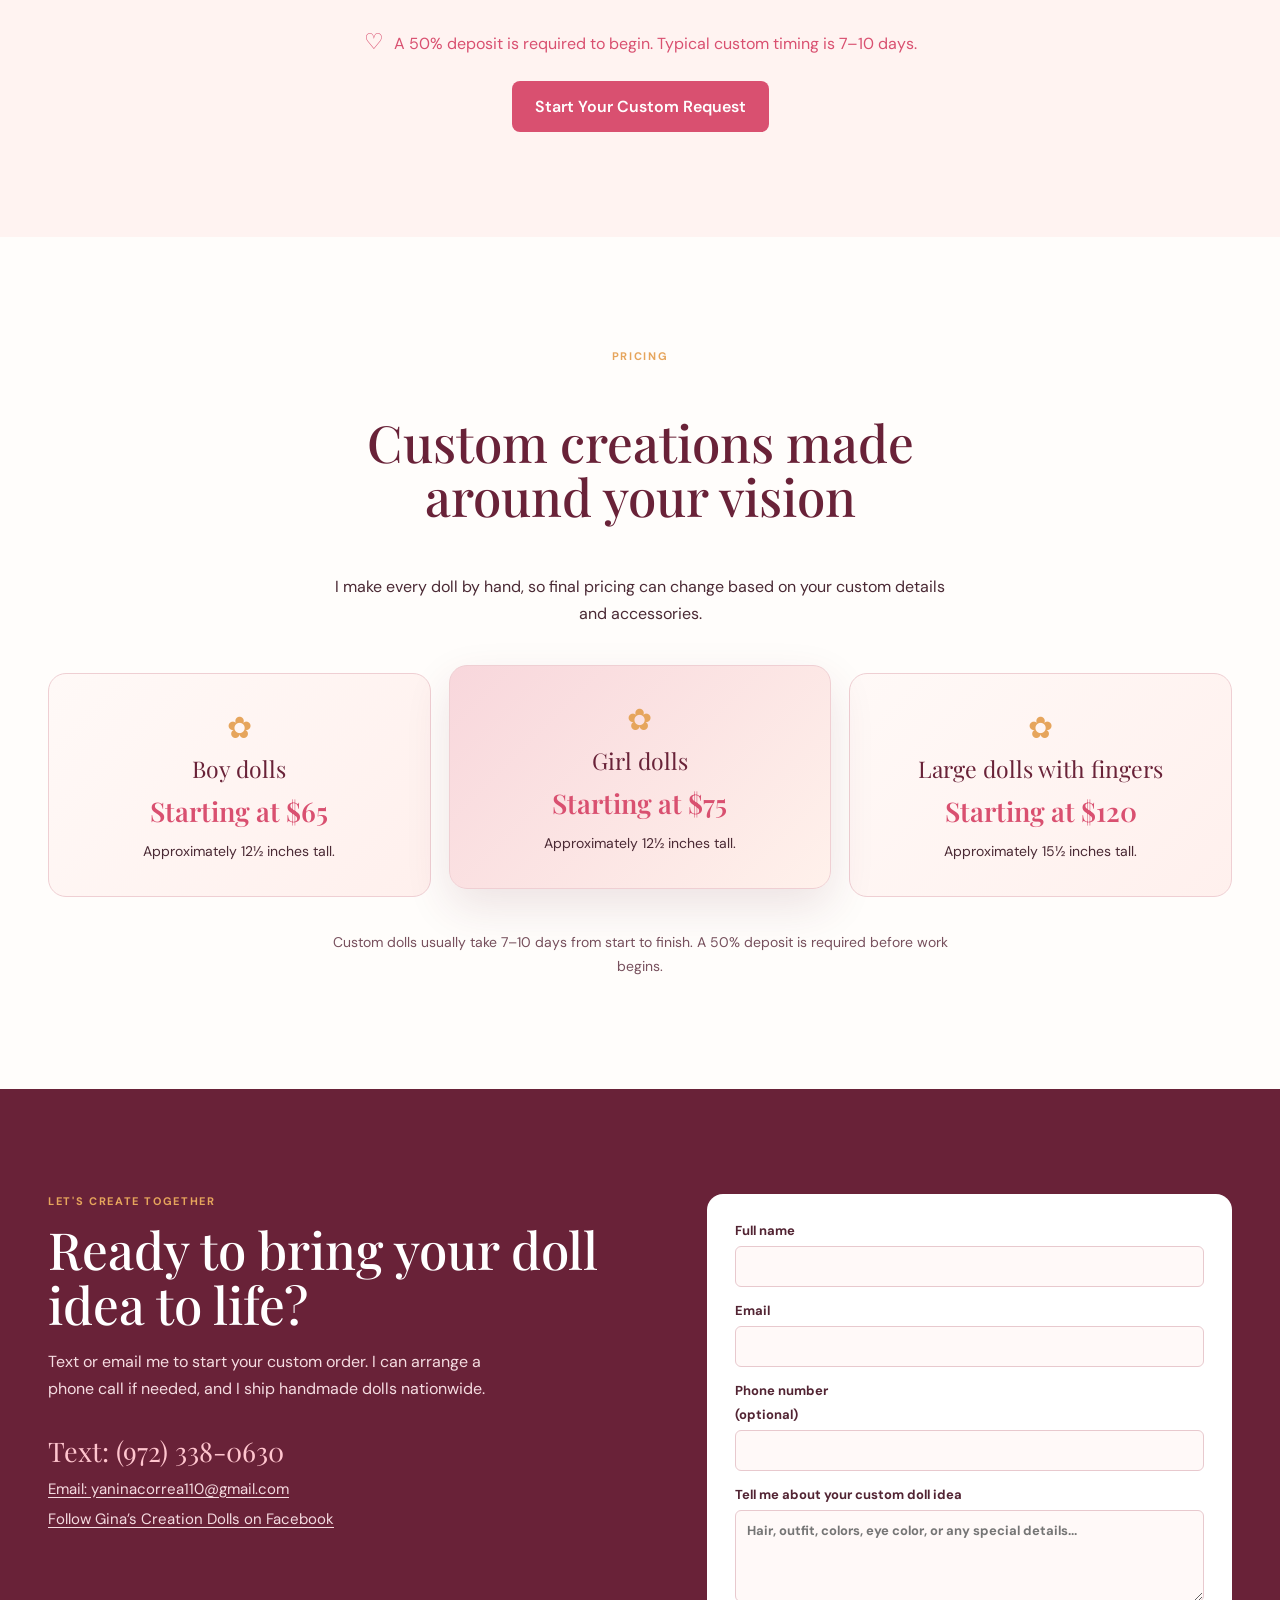
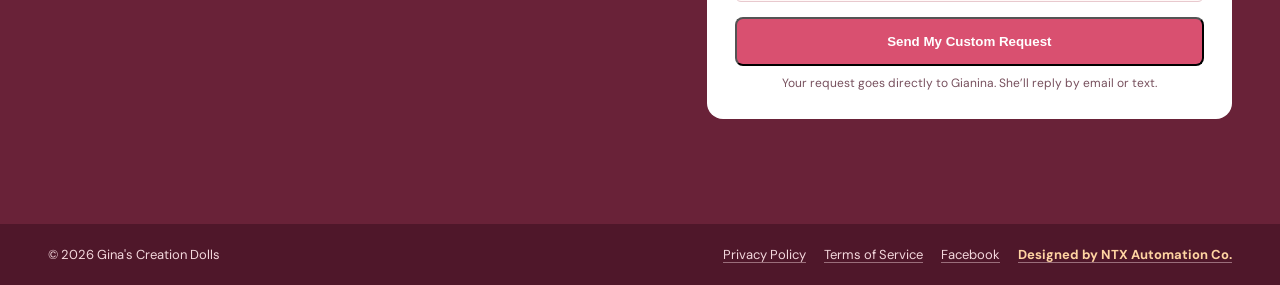
==== commit 94094538: "Complete custom-domain SEO, favicon, and ten-photo gallery" ====
--- a/index.html
+++ b/index.html
@@ -11,12 +11,24 @@
     <meta name="theme-color" content="#f7d5dc" />
     <meta property="og:type" content="website" />
     <meta property="og:site_name" content="Gina's Creation Dolls" />
+    <meta property="og:url" content="https://ginascreationdolls.com/" />
+    <meta property="og:image" content="https://ginascreationdolls.com/assets/og-ginas-creation-dolls.jpg" />
+    <meta property="og:image:secure_url" content="https://ginascreationdolls.com/assets/og-ginas-creation-dolls.jpg" />
+    <meta property="og:image:type" content="image/jpeg" />
+    <meta property="og:image:width" content="1200" />
+    <meta property="og:image:height" content="630" />
+    <meta property="og:image:alt" content="Gina's Creation Dolls handmade fabric doll beside the embroidered business name" />
     <meta property="og:title" content="Custom Handmade Dolls | Gina's Creation Dolls" />
     <meta property="og:description" content="One-of-one handmade fabric dolls, customized with thoughtful details and shipped nationwide." />
-    <meta name="twitter:card" content="summary" />
+    <meta name="twitter:card" content="summary_large_image" />
+    <meta name="twitter:image" content="https://ginascreationdolls.com/assets/og-ginas-creation-dolls.jpg" />
+    <meta name="twitter:image:alt" content="Gina's Creation Dolls handmade fabric doll beside the embroidered business name" />
     <meta name="twitter:title" content="Custom Handmade Dolls | Gina's Creation Dolls" />
     <meta name="twitter:description" content="One-of-one handmade fabric dolls, customized with thoughtful details and shipped nationwide." />
     <title>Custom Handmade Dolls | Gina's Creation Dolls</title>
+    <link rel="canonical" href="https://ginascreationdolls.com/" />
+    <link rel="icon" href="assets/favicon.ico" sizes="any" />
+    <link rel="apple-touch-icon" href="assets/apple-touch-icon.png" />
     <link rel="preconnect" href="https://fonts.googleapis.com" />
     <link rel="preconnect" href="https://fonts.gstatic.com" crossorigin />
     <link
@@ -29,6 +41,8 @@
         "@context": "https://schema.org",
         "@type": "Store",
         "name": "Gina's Creation Dolls",
+        "url": "https://ginascreationdolls.com/",
+        "image": "https://ginascreationdolls.com/assets/og-ginas-creation-dolls.jpg",
         "description": "Gianina Hoff creates handmade custom fabric dolls with personalized hair, eye color, outfits, shoes, and accessories.",
         "founder": {
           "@type": "Person",
@@ -118,7 +132,7 @@
 
       <section id="story" class="story section-shell">
         <div class="story-image-wrap">
-          <img src="assets/about-gianina-workshop.PNG" alt="Gianina Hoff hand-stitching a fabric doll in her studio, surrounded by finished dolls, fabrics, tools, and handmade shoes" width="960" height="1200" loading="lazy" decoding="async" />
+          <img src="assets/about-gianina-workshop.webp" alt="Gianina Hoff hand-stitching a fabric doll in her studio, surrounded by finished dolls, fabrics, tools, and handmade shoes" width="960" height="1200" loading="lazy" decoding="async" />
         </div>
         <div class="story-copy">
           <p class="eyebrow">Meet the maker</p>
@@ -192,6 +206,12 @@
               <img src="assets/blond-doll.webp" alt="Seated blond boy doll in a dinosaur shirt holding a crocheted soccer ball" width="1200" height="1600" loading="lazy" decoding="async" />
             </a>
             <figcaption>Little dinosaur</figcaption>
+          </figure>
+          <figure class="gallery-card">
+            <a class="gallery-photo gallery-photo-glasses" href="assets/glasses-overalls.webp" target="_blank" rel="noopener">
+              <img src="assets/glasses-overalls.webp" alt="Golden-haired doll with black glasses, denim overalls, and lace-up shoes" width="710" height="1536" loading="lazy" decoding="async" />
+            </a>
+            <figcaption>Glasses &amp; overalls</figcaption>
           </figure>
         </div>
         <div class="craft-details">
@@ -295,6 +315,7 @@
           <input class="sr-only" type="text" name="_honey" tabindex="-1" autocomplete="off" aria-hidden="true" />
           <label>Full name<input name="name" required autocomplete="name" /></label>
           <label>Email<input name="email" type="email" required autocomplete="email" /></label>
+          <label>Phone number <span aria-hidden="true">(optional)</span><input name="phone" type="tel" autocomplete="tel" inputmode="tel" /></label>
           <label>Tell me about your custom doll idea<textarea name="idea" required rows="4" placeholder="Hair, outfit, colors, eye color, or any special details..."></textarea></label>
           <button class="button button-primary" type="submit">Send My Custom Request</button>
           <p class="form-note">Your request goes directly to Gianina. She’ll reply by email or text.</p>
